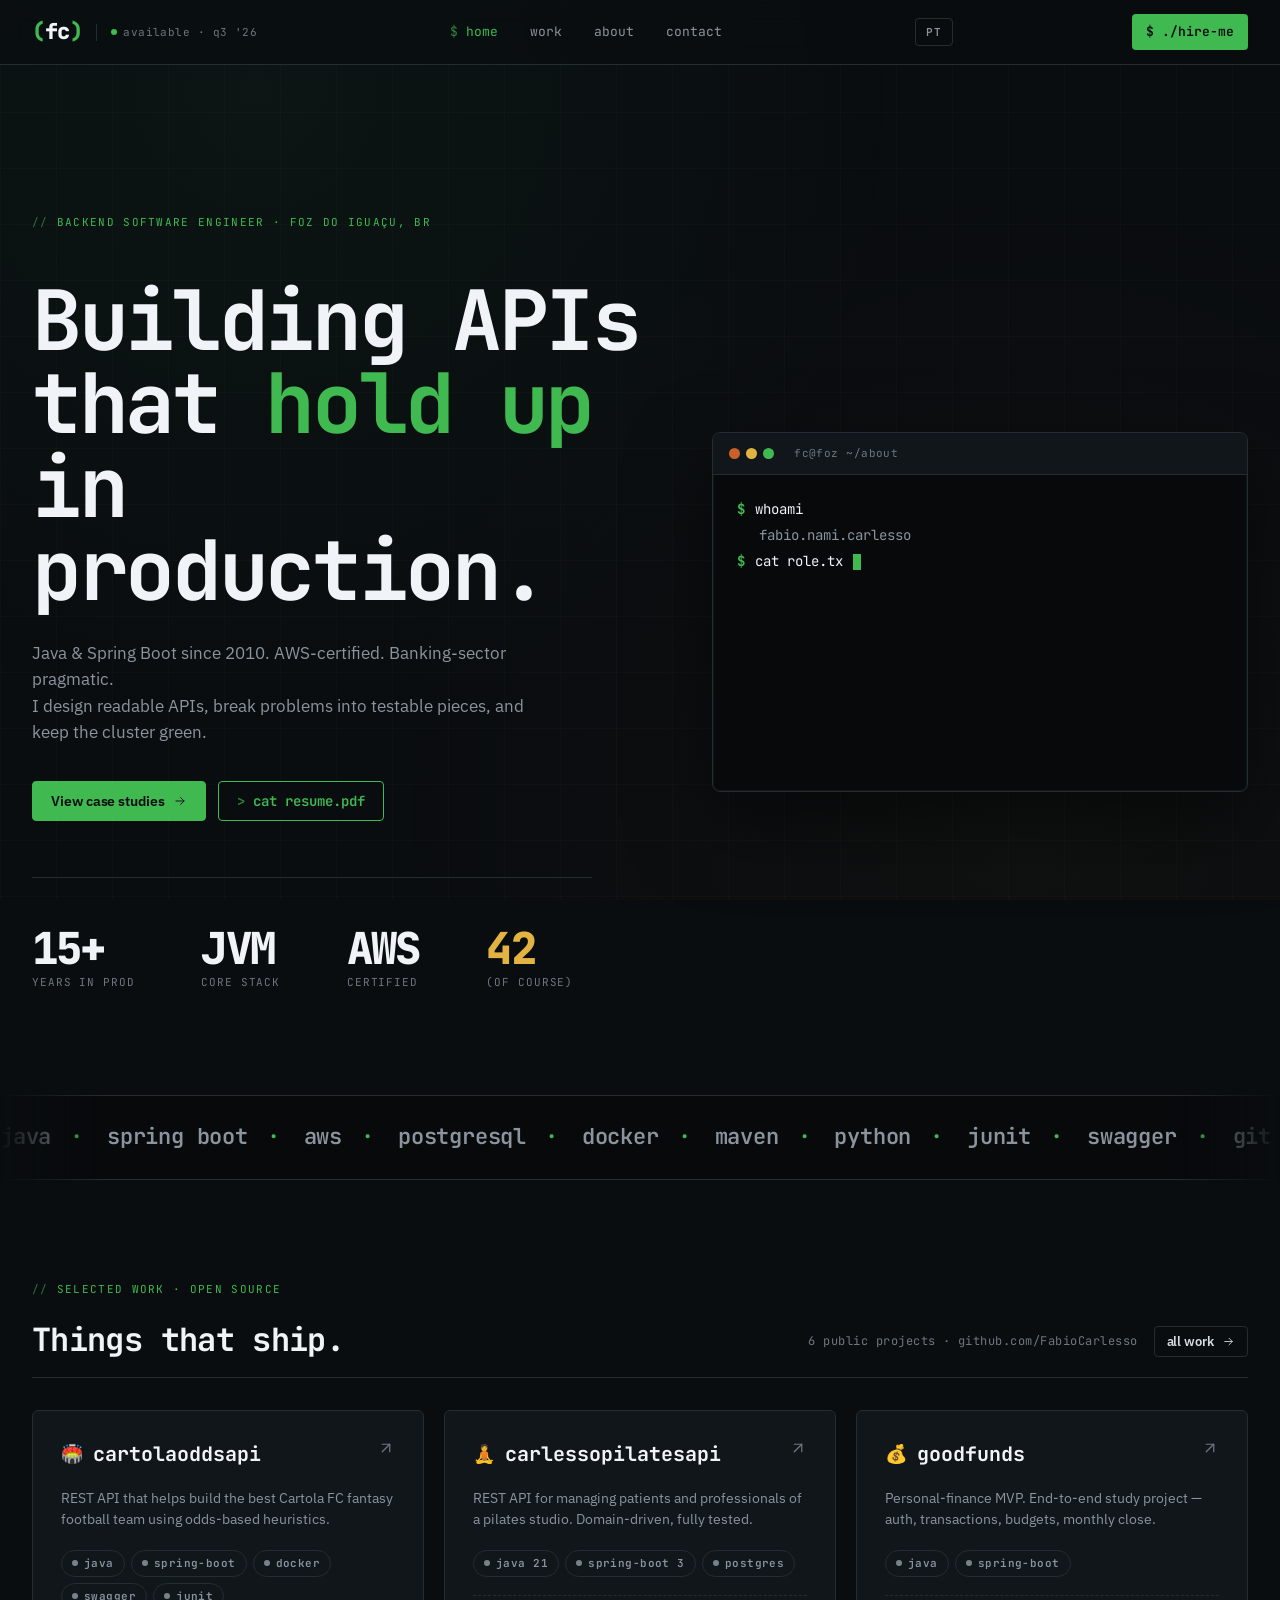
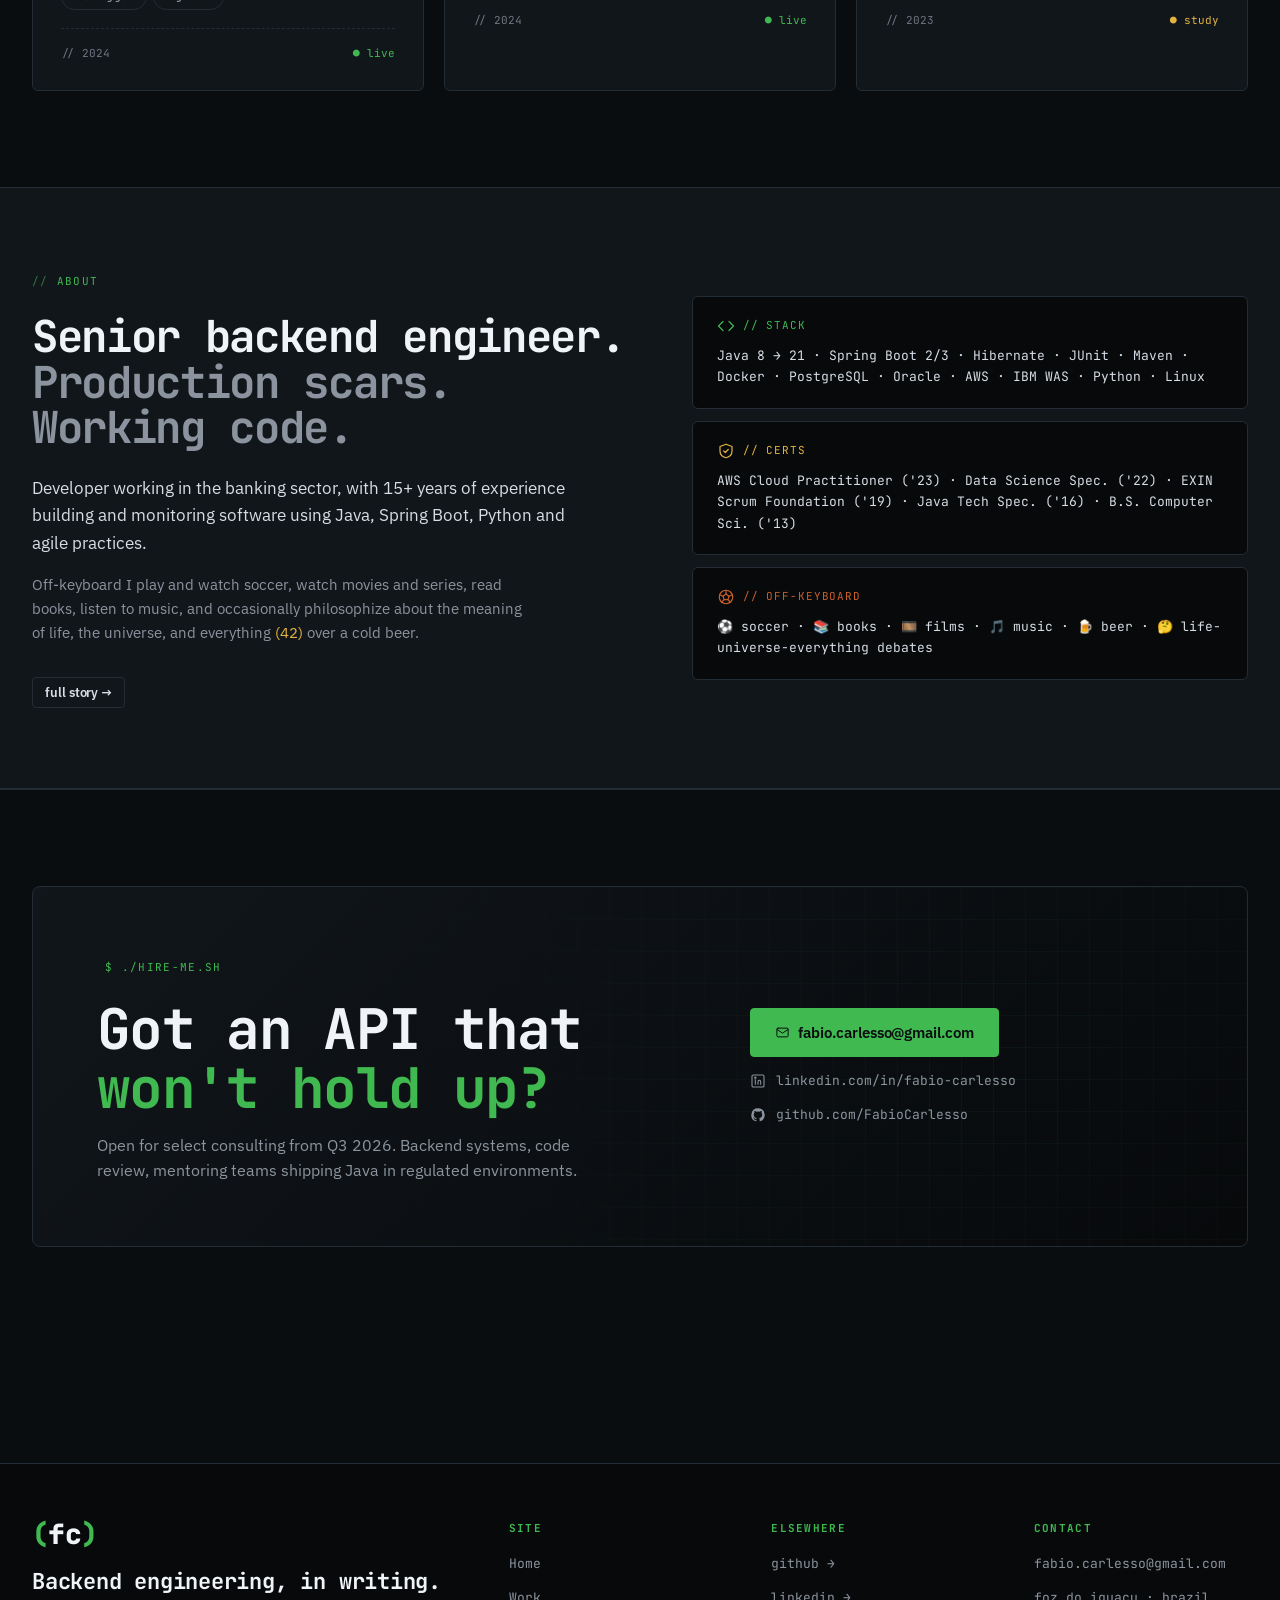
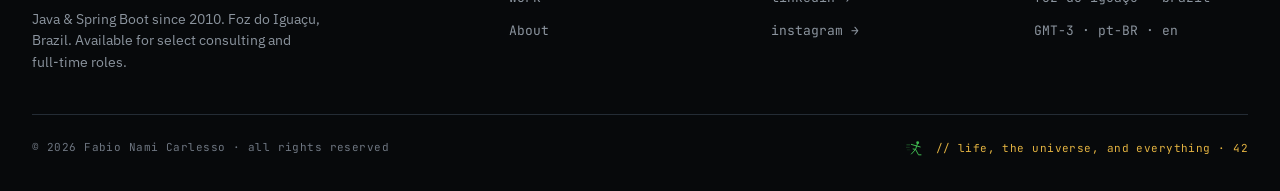
==== index.html @ 84242313 "feat: add PT/EN language toggle with full site translation Implements bilingual support (English def" ====
<!DOCTYPE html>
<html lang="en">
<head>
    <meta charset="UTF-8">
    <meta name="viewport" content="width=device-width, initial-scale=1.0">
    <title>Fabio Carlesso · Backend Engineer</title>
    <meta name="description" content="Building APIs that hold up in production. Java · Spring Boot · AWS · 15+ years.">
    <meta name="author" content="Fabio Carlesso">
    <meta name="keywords" content="Fabio Carlesso, Backend Engineer, Java, Spring Boot, AWS, API">
    <meta name="theme-color" content="#0A0D10">

    <meta property="og:title" content="Fabio Carlesso · Backend Engineer">
    <meta property="og:description" content="Building APIs that hold up in production. Java · Spring Boot · AWS · 15+ years.">
    <meta property="og:image" content="https://fabiocarlesso.com/assets/og-image.png">
    <meta property="og:url" content="https://fabiocarlesso.com/">
    <meta property="og:type" content="website">
    <meta name="twitter:card" content="summary_large_image">
    <meta name="twitter:creator" content="@fabio_carlesso">

    <link rel="icon" type="image/svg+xml" href="assets/favicon.svg">
    <link rel="icon" type="image/x-icon" href="assets/favicon.ico">
    <link rel="apple-touch-icon" sizes="180x180" href="assets/apple-touch-icon.png">
    <link rel="icon" sizes="192x192" href="assets/favicon-192.png">
    <link rel="icon" sizes="512x512" href="assets/favicon-512.png">

    <link rel="preconnect" href="https://fonts.googleapis.com">
    <link rel="preconnect" href="https://fonts.gstatic.com" crossorigin>
    <link href="https://fonts.googleapis.com/css2?family=IBM+Plex+Sans:wght@300;400;500;600;700&family=IBM+Plex+Serif:ital,wght@0,400;1,400&family=JetBrains+Mono:wght@400;500;600;700;800&display=swap" rel="stylesheet">

    <link rel="stylesheet" href="css/tokens.css">
    <link rel="stylesheet" href="css/style.css">
    <script src="js/site.js" defer></script>
</head>
<body>
    <div class="site">
        <header class="topbar">
            <div class="topbar-inner">
                <a class="topbar-brand" href="index.html" aria-label="fc() — Fabio Carlesso, home">
                    <span class="logo-fc"><span class="paren">(</span>fc<span class="paren">)</span></span>
                    <span class="topbar-status"><span class="pulse"></span><span data-i18n="topbar.status">available · q3 '26</span></span>
                </a>
                <button class="nav-toggle" aria-expanded="false" aria-controls="primary-nav">menu</button>
                <nav class="topbar-nav" id="primary-nav" aria-label="Primary">
                    <a class="active" href="index.html" data-i18n="nav.home">home</a>
                    <a href="work.html" data-i18n="nav.work">work</a>
                    <a href="about.html" data-i18n="nav.about">about</a>
                    <!-- writing: hidden until first post — <a href="writing.html">writing</a> -->
                    <a href="contact.html" data-i18n="nav.contact">contact</a>
                </nav>
                <button class="lang-toggle" id="lang-toggle" aria-label="Toggle language">PT</button>
                <a class="topbar-cta" href="contact.html">$ ./hire-me</a>
            </div>
        </header>

        <main class="page page-home">
            <!-- HERO -->
            <section class="hero">
                <div class="container">
                    <div class="hero-grid">
                        <div class="hero-left">
                            <div class="kicker" data-i18n="home.kicker">Backend Software Engineer · Foz do Iguaçu, BR</div>
                            <h1 class="hero-h1" data-i18n="home.hero.h1">Building APIs<br>that <span class="green">hold up</span><br>in production.</h1>
                            <p class="hero-lede" data-i18n="home.hero.lede">Java &amp; Spring Boot since 2010. AWS-certified. Banking-sector pragmatic.<br>I design readable APIs, break problems into testable pieces, and keep the cluster green.</p>
                            <div class="hero-cta">
                                <a class="btn btn-primary" href="work.html"><span data-i18n="home.hero.cta.primary">View case studies</span>
                                    <svg viewBox="0 0 24 24" fill="none" stroke="currentColor" stroke-width="1.6" stroke-linecap="round" stroke-linejoin="round"><line x1="5" y1="12" x2="19" y2="12"/><polyline points="13 6 19 12 13 18"/></svg>
                                </a>
                                <a class="btn btn-terminal btn-mono" href="contact.html">cat resume.pdf</a>
                            </div>
                            <div class="hero-stats">
                                <div class="statb"><div class="statb-num">15+</div><div class="statb-lab" data-i18n="home.hero.stat.years">years in prod</div></div>
                                <div class="statb"><div class="statb-num">JVM</div><div class="statb-lab" data-i18n="home.hero.stat.stack">core stack</div></div>
                                <div class="statb"><div class="statb-num">AWS</div><div class="statb-lab" data-i18n="home.hero.stat.cert">certified</div></div>
                                <div class="statb"><div class="statb-num amber">42</div><div class="statb-lab">(of course)</div></div>
                            </div>
                        </div>
                        <div class="hero-right">
                            <div class="term-card">
                                <div class="term-card-bar">
                                    <span class="dot dot-r"></span><span class="dot dot-y"></span><span class="dot dot-g"></span>
                                    <span class="term-title">fc@foz ~/about</span>
                                </div>
                                <div class="term-card-body" data-terminal-body></div>
                            </div>
                        </div>
                    </div>
                </div>
            </section>

            <!-- TECH MARQUEE -->
            <div class="marq" aria-hidden="true">
                <div class="marq-track">
                    <span class="marq-item">java</span><span class="marq-item">spring boot</span><span class="marq-item">aws</span><span class="marq-item">postgresql</span><span class="marq-item">docker</span><span class="marq-item">maven</span><span class="marq-item">python</span><span class="marq-item">junit</span><span class="marq-item">swagger</span><span class="marq-item">git</span><span class="marq-item">linux</span><span class="marq-item">intellij</span><span class="marq-item">kafka</span><span class="marq-item">redis</span><span class="marq-item">oracle</span><span class="marq-item">ibm was</span>
                    <span class="marq-item">java</span><span class="marq-item">spring boot</span><span class="marq-item">aws</span><span class="marq-item">postgresql</span><span class="marq-item">docker</span><span class="marq-item">maven</span><span class="marq-item">python</span><span class="marq-item">junit</span><span class="marq-item">swagger</span><span class="marq-item">git</span><span class="marq-item">linux</span><span class="marq-item">intellij</span><span class="marq-item">kafka</span><span class="marq-item">redis</span><span class="marq-item">oracle</span><span class="marq-item">ibm was</span>
                </div>
            </div>

            <!-- FEATURED WORK -->
            <section class="section-pad">
                <div class="container">
                    <div class="kicker" data-i18n="home.work.kicker">selected work · open source</div>
                    <div class="section-head">
                        <h2 data-i18n="home.work.h2">Things that ship.</h2>
                        <div class="row" style="gap:16px">
                            <span class="sub" data-i18n="home.work.sub">6 public projects · github.com/FabioCarlesso</span>
                            <a class="btn btn-ghost btn-sm" href="work.html"><span data-i18n="home.work.all">all work</span>
                                <svg viewBox="0 0 24 24" fill="none" stroke="currentColor" stroke-width="1.6" stroke-linecap="round" stroke-linejoin="round"><line x1="5" y1="12" x2="19" y2="12"/><polyline points="13 6 19 12 13 18"/></svg>
                            </a>
                        </div>
                    </div>
                    <div class="proj-grid">
                        <a class="proj" href="https://github.com/FabioCarlesso/cartolaoddsapi" target="_blank" rel="noreferrer">
                            <div class="proj-head">
                                <div class="proj-name"><span class="glyph">🏟️</span>cartolaoddsapi</div>
                                <span class="proj-arrow"><svg viewBox="0 0 24 24" fill="none" stroke="currentColor" stroke-width="1.6" stroke-linecap="round" stroke-linejoin="round" width="18" height="18"><line x1="7" y1="17" x2="17" y2="7"/><polyline points="7 7 17 7 17 17"/></svg></span>
                            </div>
                            <p class="proj-desc" data-i18n="proj.cartolaoddsapi">REST API that helps build the best Cartola FC fantasy football team using odds-based heuristics.</p>
                            <div class="proj-tags"><span class="bd bd-neutral">java</span><span class="bd bd-neutral">spring-boot</span><span class="bd bd-neutral">docker</span><span class="bd bd-neutral">swagger</span><span class="bd bd-neutral">junit</span></div>
                            <div class="proj-meta-row"><span>// 2024</span><span class="proj-status live" data-i18n="proj.status.live">● live</span></div>
                        </a>
                        <a class="proj" href="https://github.com/FabioCarlesso/carlessopilatesapi" target="_blank" rel="noreferrer">
                            <div class="proj-head">
                                <div class="proj-name"><span class="glyph">🧘</span>carlessopilatesapi</div>
                                <span class="proj-arrow"><svg viewBox="0 0 24 24" fill="none" stroke="currentColor" stroke-width="1.6" stroke-linecap="round" stroke-linejoin="round" width="18" height="18"><line x1="7" y1="17" x2="17" y2="7"/><polyline points="7 7 17 7 17 17"/></svg></span>
                            </div>
                            <p class="proj-desc" data-i18n="proj.carlessopilatesapi">REST API for managing patients and professionals of a pilates studio. Domain-driven, fully tested.</p>
                            <div class="proj-tags"><span class="bd bd-neutral">java 21</span><span class="bd bd-neutral">spring-boot 3</span><span class="bd bd-neutral">postgres</span></div>
                            <div class="proj-meta-row"><span>// 2024</span><span class="proj-status live" data-i18n="proj.status.live">● live</span></div>
                        </a>
                        <a class="proj" href="https://github.com/FabioCarlesso/goodfunds" target="_blank" rel="noreferrer">
                            <div class="proj-head">
                                <div class="proj-name"><span class="glyph">💰</span>goodfunds</div>
                                <span class="proj-arrow"><svg viewBox="0 0 24 24" fill="none" stroke="currentColor" stroke-width="1.6" stroke-linecap="round" stroke-linejoin="round" width="18" height="18"><line x1="7" y1="17" x2="17" y2="7"/><polyline points="7 7 17 7 17 17"/></svg></span>
                            </div>
                            <p class="proj-desc" data-i18n="proj.goodfunds">Personal-finance MVP. End-to-end study project — auth, transactions, budgets, monthly close.</p>
                            <div class="proj-tags"><span class="bd bd-neutral">java</span><span class="bd bd-neutral">spring-boot</span></div>
                            <div class="proj-meta-row"><span>// 2023</span><span class="proj-status study" data-i18n="proj.status.study">● study</span></div>
                        </a>
                    </div>
                </div>
            </section>

            <!-- ABOUT PREVIEW -->
            <section class="about-preview">
                <div class="container">
                    <div class="about-grid">
                        <div>
                            <div class="kicker" data-i18n="home.about.kicker">about</div>
                            <h2 class="h-display" style="font-size:44px;margin-bottom:24px" data-i18n="home.about.h2">Senior backend engineer.<br><span class="muted">Production scars. Working code.</span></h2>
                            <p class="lede" data-i18n="home.about.lede">Developer working in the banking sector, with 15+ years of experience building and monitoring software using Java, Spring Boot, Python and agile practices.</p>
                            <p class="sub" data-i18n="home.about.sub">Off-keyboard I play and watch soccer, watch movies and series, read books, listen to music, and occasionally philosophize about the meaning of life, the universe, and everything <span class="amber">(42)</span> over a cold beer.</p>
                            <a class="btn btn-ghost btn-sm" href="about.html" data-i18n="home.about.link">full story →</a>
                        </div>
                        <div class="about-card-stack">
                            <div class="ac">
                                <div class="ac-h green"><svg viewBox="0 0 24 24" fill="none" stroke="currentColor" stroke-width="1.6" stroke-linecap="round" stroke-linejoin="round" width="18" height="18"><polyline points="8 6 2 12 8 18"/><polyline points="16 6 22 12 16 18"/></svg><span class="mono green">// STACK</span></div>
                                <div class="ac-body">Java 8 → 21 · Spring Boot 2/3 · Hibernate · JUnit · Maven · Docker · PostgreSQL · Oracle · AWS · IBM WAS · Python · Linux</div>
                            </div>
                            <div class="ac">
                                <div class="ac-h amber"><svg viewBox="0 0 24 24" fill="none" stroke="currentColor" stroke-width="1.6" stroke-linecap="round" stroke-linejoin="round" width="18" height="18"><path d="M12 3l8 3v6c0 5-3.5 8-8 9-4.5-1-8-4-8-9V6z"/><polyline points="9 12 11 14 15 10"/></svg><span class="mono amber">// CERTS</span></div>
                                <div class="ac-body">AWS Cloud Practitioner ('23) · Data Science Spec. ('22) · EXIN Scrum Foundation ('19) · Java Tech Spec. ('16) · B.S. Computer Sci. ('13)</div>
                            </div>
                            <div class="ac">
                                <div class="ac-h" style="color:var(--fc-rust)"><svg viewBox="0 0 24 24" fill="none" stroke="currentColor" stroke-width="1.6" stroke-linecap="round" stroke-linejoin="round" width="18" height="18"><circle cx="12" cy="12" r="9"/><polygon points="12 8 16 11 14.5 15.5 9.5 15.5 8 11"/><line x1="12" y1="3" x2="12" y2="8"/><line x1="3.5" y1="9" x2="8" y2="11"/><line x1="20.5" y1="9" x2="16" y2="11"/><line x1="6" y1="19" x2="9.5" y2="15.5"/><line x1="18" y1="19" x2="14.5" y2="15.5"/></svg><span class="mono" style="color:var(--fc-rust)">// OFF-KEYBOARD</span></div>
                                <div class="ac-body">⚽ soccer · 📚 books · 🎞️ films · 🎵 music · 🍺 beer · 🤔 life-universe-everything debates</div>
                            </div>
                        </div>
                    </div>
                </div>
            </section>

            <!-- RECENT WRITING — hidden until first post; uncomment the block below to re-enable -->
            <!--
            <section class="section-pad">
                <div class="container">
                    <div class="kicker">recent writing</div>
                    <div class="section-head">
                        <h2>Notes from production.</h2>
                        <div class="row" style="gap:16px">
                            <span class="sub">dev notes · debug logs · the occasional rant</span>
                            <a class="btn btn-ghost btn-sm" href="writing.html">archive
                                <svg viewBox="0 0 24 24" fill="none" stroke="currentColor" stroke-width="1.6" stroke-linecap="round" stroke-linejoin="round"><line x1="5" y1="12" x2="19" y2="12"/><polyline points="13 6 19 12 13 18"/></svg>
                            </a>
                        </div>
                    </div>
                    <div class="post-grid">
                        <a class="post-card" href="writing.html">
                            <div class="post-meta"><span>May 14, 2026</span><span>·</span><span>4 min</span><span style="margin-left:auto;color:var(--fc-green)">#debugging</span></div>
                            <h3>The YAML didn't lie</h3>
                            <p>4 hours of Spring Boot debugging, one semicolon, three lessons.</p>
                            <div class="post-foot">read →</div>
                        </a>
                        <a class="post-card" href="writing.html">
                            <div class="post-meta"><span>April 28, 2026</span><span>·</span><span>6 min</span><span style="margin-left:auto;color:var(--fc-green)">#java</span></div>
                            <h3>Why I still reach for Spring Boot in 2026</h3>
                            <p>After 15 years of churn, the boring choice keeps shipping.</p>
                            <div class="post-foot">read →</div>
                        </a>
                        <a class="post-card" href="writing.html">
                            <div class="post-meta"><span>April 10, 2026</span><span>·</span><span>8 min</span><span style="margin-left:auto;color:var(--fc-green)">#career</span></div>
                            <h3>Banking-sector pragmatic</h3>
                            <p>What 6 years inside a regulated environment taught me about boring software.</p>
                            <div class="post-foot">read →</div>
                        </a>
                    </div>
                </div>
            </section>
            -->

            <!-- CONTACT CTA -->
            <section class="section-pad section-pad--bordered">
                <div class="container">
                    <div class="cta-card">
                        <div class="cta-grid-bg"></div>
                        <div class="cta-inner">
                            <div>
                                <div class="kicker kicker--bare">$ ./hire-me.sh</div>
                                <h2 class="h-display" style="font-size:56px" data-i18n="home.cta.h2">Got an API that<br><span class="green">won't hold up?</span></h2>
                                <p class="lede" data-i18n="home.cta.lede">Open for select consulting from Q3 2026. Backend systems, code review, mentoring teams shipping Java in regulated environments.</p>
                            </div>
                            <div class="cta-actions">
                                <a class="btn btn-primary btn-lg" href="contact.html">
                                    <svg viewBox="0 0 24 24" fill="none" stroke="currentColor" stroke-width="1.6" stroke-linecap="round" stroke-linejoin="round"><rect x="3" y="5" width="18" height="14" rx="2"/><polyline points="3 7 12 13 21 7"/></svg>
                                    fabio.carlesso@gmail.com
                                </a>
                                <a class="cta-link" href="https://www.linkedin.com/in/fabio-carlesso/" target="_blank" rel="noreferrer">
                                    <svg viewBox="0 0 24 24" fill="none" stroke="currentColor" stroke-width="1.6" stroke-linecap="round" stroke-linejoin="round"><rect x="3" y="3" width="18" height="18" rx="2"/><line x1="8" y1="10" x2="8" y2="17"/><circle cx="8" cy="7" r="1"/><path d="M12 17v-4a2 2 0 0 1 4 0v4M12 13v4"/></svg>
                                    linkedin.com/in/fabio-carlesso
                                </a>
                                <a class="cta-link" href="https://github.com/FabioCarlesso" target="_blank" rel="noreferrer">
                                    <svg viewBox="0 0 24 24" fill="currentColor" stroke="none"><path d="M12 2a10 10 0 0 0-3.16 19.49c.5.09.68-.22.68-.48v-1.7c-2.78.6-3.37-1.34-3.37-1.34-.45-1.16-1.11-1.46-1.11-1.46-.91-.62.07-.6.07-.6 1 .07 1.53 1.04 1.53 1.04.9 1.52 2.34 1.08 2.91.83.09-.65.35-1.08.63-1.33-2.22-.25-4.55-1.11-4.55-4.94 0-1.1.39-1.99 1.03-2.69-.1-.25-.45-1.27.1-2.65 0 0 .84-.27 2.75 1.02a9.6 9.6 0 0 1 5 0c1.9-1.29 2.75-1.02 2.75-1.02.55 1.38.2 2.4.1 2.65.64.7 1.03 1.59 1.03 2.69 0 3.84-2.34 4.69-4.57 4.94.36.31.68.92.68 1.85V21c0 .27.18.58.69.48A10 10 0 0 0 12 2z"/></svg>
                                    github.com/FabioCarlesso
                                </a>
                            </div>
                        </div>
                    </div>
                </div>
            </section>
        </main>

        <footer class="footer">
            <div class="footer-inner">
                <div class="footer-grid">
                    <div class="footer-brand">
                        <span class="logo-fc"><span class="paren">(</span>fc<span class="paren">)</span></span>
                        <h3 data-i18n="footer.brand.h3">Backend engineering, in writing.</h3>
                        <p data-i18n="footer.brand.p">Java &amp; Spring Boot since 2010. Foz do Iguaçu, Brazil. Available for select consulting and full-time roles.</p>
                    </div>
                    <div class="footer-col">
                        <h4 data-i18n="footer.site">Site</h4>
                        <ul>
                            <li><a href="index.html" data-i18n="footer.nav.home">Home</a></li>
                            <li><a href="work.html" data-i18n="footer.nav.work">Work</a></li>
                            <li><a href="about.html" data-i18n="footer.nav.about">About</a></li>
                            <!-- writing: hidden until first post — <li><a href="writing.html">Writing</a></li> -->
                        </ul>
                    </div>
                    <div class="footer-col">
                        <h4 data-i18n="footer.elsewhere">Elsewhere</h4>
                        <ul>
                            <li><a href="https://github.com/FabioCarlesso" target="_blank" rel="noreferrer">github →</a></li>
                            <li><a href="https://www.linkedin.com/in/fabio-carlesso/" target="_blank" rel="noreferrer">linkedin →</a></li>
                            <li><a href="https://www.instagram.com/fabio.carlesso/" target="_blank" rel="noreferrer">instagram →</a></li>
                        </ul>
                    </div>
                    <div class="footer-col">
                        <h4 data-i18n="footer.contact.label">Contact</h4>
                        <ul>
                            <li><a href="mailto:fabio.carlesso@gmail.com">fabio.carlesso@gmail.com</a></li>
                            <li><a>foz do iguaçu · brazil</a></li>
                            <li><a>GMT-3 · pt-BR · en</a></li>
                        </ul>
                    </div>
                </div>
                <div class="footer-bottom">
                    <div data-i18n="footer.copyright">© 2026 Fabio Nami Carlesso · all rights reserved</div>
                    <div class="easter">
                        <svg viewBox="0 0 48 48" width="20" height="20" aria-hidden="true"><circle cx="28" cy="9" r="3.5" fill="var(--fc-green)"/><path d="M27 13 L23 25 L17 24" stroke="var(--fc-green)" stroke-width="2.4" fill="none" stroke-linecap="round"/><path d="M23 16 L34 19" stroke="var(--fc-green)" stroke-width="2.4" fill="none" stroke-linecap="round"/><path d="M23 16 L13 13" stroke="var(--fc-green)" stroke-width="2.4" fill="none" stroke-linecap="round"/><path d="M23 25 L30 38 L36 38" stroke="var(--fc-green)" stroke-width="2.4" fill="none" stroke-linecap="round"/><path d="M23 25 L13 36" stroke="var(--fc-green)" stroke-width="2.4" fill="none" stroke-linecap="round"/><line x1="2" y1="14" x2="9" y2="14" stroke="var(--fc-green)" stroke-width="1.6" stroke-linecap="round" opacity="0.6"/><line x1="0" y1="20" x2="8" y2="20" stroke="var(--fc-green)" stroke-width="1.6" stroke-linecap="round" opacity="0.4"/><line x1="3" y1="26" x2="9" y2="26" stroke="var(--fc-green)" stroke-width="1.6" stroke-linecap="round" opacity="0.25"/></svg>
                        <span>// life, the universe, and everything · 42</span>
                    </div>
                </div>
            </div>
        </footer>
    </div>
</body>
</html>
---- css/tokens.css ----
/* ============================================================
   FABIO CARLESSO — DESIGN TOKENS v1.0
   Dark-first sistema técnico com personalidade
   ============================================================ */

:root {
  /* —— Core palette ——————————————————————————————— */
  --fc-ink:        #0a0d10;   /* obsidian — backgrounds primários */
  --fc-ink-2:      #11161b;   /* surface elevation 1 */
  --fc-ink-3:      #1a2128;   /* surface elevation 2 */
  --fc-ink-4:      #242c35;   /* borders / dividers em dark */

  --fc-paper:      #f5f1ea;   /* off-white quente — light surfaces */
  --fc-paper-2:    #ebe6dc;   /* paper elevation */
  --fc-paper-3:    #ddd5c6;   /* borders em light */

  --fc-bone:       #fafaf7;   /* near-white para máximo contraste */

  /* —— Accents ——————————————————————————————————— */
  --fc-green:      #3fb950;   /* terminal green — accent primário */
  --fc-green-soft: #2ea043;
  --fc-green-glow: rgba(63, 185, 80, 0.18);

  --fc-amber:      #e3b341;   /* 42 / easter eggs / highlights */
  --fc-amber-soft: #d29922;

  --fc-rust:       #c8602a;   /* secundário quente raro */
  --fc-rust-soft:  #a04d20;

  /* —— Text ————————————————————————————————————— */
  --fc-text-hi:    #f0f3f7;
  --fc-text:       #d6dde4;
  --fc-text-mid:   #8b949e;
  --fc-text-low:   #6e7681;
  --fc-text-faint: #484f58;

  /* Light context */
  --fc-text-ink-hi:  #0a0d10;
  --fc-text-ink:     #2a3038;
  --fc-text-ink-mid: #5a6470;
  --fc-text-ink-low: #8a929c;

  /* —— Type ————————————————————————————————————— */
  --fc-font-display: "JetBrains Mono", ui-monospace, monospace;
  --fc-font-mono:    "JetBrains Mono", ui-monospace, monospace;
  --fc-font-body:    "IBM Plex Sans", system-ui, sans-serif;
  --fc-font-serif:   "IBM Plex Serif", Georgia, serif;

  /* —— Scale ————————————————————————————————————— */
  --fc-size-xs:   12px;
  --fc-size-sm:   13px;
  --fc-size-base: 15px;
  --fc-size-md:   17px;
  --fc-size-lg:   20px;
  --fc-size-xl:   28px;
  --fc-size-2xl:  40px;
  --fc-size-3xl:  60px;
  --fc-size-4xl:  92px;
  --fc-size-5xl:  140px;

  /* —— Spacing ————————————————————————————————— */
  --fc-s-1: 4px;
  --fc-s-2: 8px;
  --fc-s-3: 12px;
  --fc-s-4: 16px;
  --fc-s-5: 24px;
  --fc-s-6: 32px;
  --fc-s-7: 48px;
  --fc-s-8: 64px;
  --fc-s-9: 96px;
  --fc-s-10: 128px;

  /* —— Radii ————————————————————————————————————— */
  --fc-r-0: 0;
  --fc-r-1: 2px;
  --fc-r-2: 4px;
  --fc-r-3: 6px;
  --fc-r-4: 8px;
  --fc-r-pill: 999px;

  /* —— Borders ————————————————————————————————— */
  --fc-border-dark:  1px solid var(--fc-ink-4);
  --fc-border-light: 1px solid var(--fc-paper-3);

  /* —— Grid ————————————————————————————————————— */
  --fc-container: 1280px;
  --fc-gutter: 32px;
}
---- css/style.css ----
/* ============================================================
   FABIO CARLESSO — (fc) design system · site styles
   Ported from handoff/design-references to static multi-page HTML.
   Tokens are the contract — every value below is var(--fc-*).
   ============================================================ */

/* —— Reset ————————————————————————————————————————— */
* { box-sizing: border-box; margin: 0; padding: 0; }

html, body {
  background: var(--fc-ink);
  color: var(--fc-text);
  font-family: var(--fc-font-body);
  font-size: var(--fc-size-base);
  line-height: 1.55;
  -webkit-font-smoothing: antialiased;
  scroll-behavior: smooth;
}

::selection { background: var(--fc-green); color: var(--fc-ink); }

a { color: inherit; text-decoration: none; cursor: pointer; }

img { max-width: 100%; display: block; }

button { font-family: inherit; }

:focus-visible {
  outline: 2px solid var(--fc-green);
  outline-offset: 2px;
  border-radius: var(--fc-r-1);
}

/* —— Background — subtle grid + glow ——————————————— */
body::before {
  content: "";
  position: fixed;
  inset: 0;
  background-image:
    linear-gradient(rgba(255, 255, 255, 0.018) 1px, transparent 1px),
    linear-gradient(90deg, rgba(255, 255, 255, 0.018) 1px, transparent 1px);
  background-size: 56px 56px;
  pointer-events: none;
  z-index: 0;
}
body::after {
  content: "";
  position: fixed;
  inset: 0;
  background:
    radial-gradient(circle at 20% 10%, rgba(63, 185, 80, 0.05), transparent 50%),
    radial-gradient(circle at 80% 90%, rgba(227, 179, 65, 0.03), transparent 50%);
  pointer-events: none;
  z-index: 0;
}

/* —— Layout shell —————————————————————————————————— */
.site {
  position: relative;
  z-index: 1;
  min-height: 100vh;
  display: flex;
  flex-direction: column;
}

.container {
  max-width: var(--fc-container);
  margin: 0 auto;
  padding: 0 var(--fc-gutter);
  width: 100%;
}
.container--tight { max-width: 980px; }

.page {
  animation: fadeUp 0.4s ease-out;
  padding: 80px 0 120px;
}
@keyframes fadeUp {
  from { opacity: 0; transform: translateY(12px); }
  to   { opacity: 1; transform: translateY(0); }
}

/* —— Brand mark: (fc) ——————————————————————————————— */
.logo-fc {
  font-family: var(--fc-font-mono);
  font-weight: 800;
  letter-spacing: -0.02em;
  color: var(--fc-text-hi);
  line-height: 1;
  white-space: nowrap;
}
.logo-fc .paren { color: var(--fc-green); }

/* —— Generic utilities ————————————————————————————— */
.mono  { font-family: var(--fc-font-mono); }
.green { color: var(--fc-green); }
.amber { color: var(--fc-amber); }
.muted { color: var(--fc-text-mid); }
.faint { color: var(--fc-text-low); }
.row { display: flex; align-items: center; gap: 12px; }
.col { display: flex; flex-direction: column; }
.visually-hidden {
  position: absolute; width: 1px; height: 1px;
  padding: 0; margin: -1px; overflow: hidden;
  clip: rect(0, 0, 0, 0); white-space: nowrap; border: 0;
}

/* —— Common section bits ——————————————————————————— */
.kicker {
  display: inline-flex;
  align-items: center;
  gap: 8px;
  font-family: var(--fc-font-mono);
  font-size: 11px;
  letter-spacing: 0.12em;
  text-transform: uppercase;
  color: var(--fc-green);
  margin-bottom: 24px;
}
.kicker::before { content: "//"; opacity: 0.6; }
.kicker--bare::before { content: ""; }

.section-head {
  display: flex;
  justify-content: space-between;
  align-items: flex-end;
  margin-bottom: 32px;
  padding-bottom: 20px;
  border-bottom: 1px solid var(--fc-ink-4);
  gap: 24px;
}
.section-head h2 {
  font-family: var(--fc-font-mono);
  font-size: 32px;
  font-weight: 700;
  color: var(--fc-text-hi);
  letter-spacing: -0.02em;
  line-height: 1.1;
}
.section-head .sub {
  font-family: var(--fc-font-mono);
  font-size: 12px;
  color: var(--fc-text-low);
  letter-spacing: 0.04em;
}

.h-display {
  font-family: var(--fc-font-mono);
  font-weight: 700;
  letter-spacing: -0.03em;
  line-height: 1.04;
  color: var(--fc-text-hi);
}

/* ============================================================
   TOP BAR
   ============================================================ */
.topbar {
  position: sticky;
  top: 0;
  z-index: 50;
  backdrop-filter: blur(12px);
  -webkit-backdrop-filter: blur(12px);
  background: rgba(10, 13, 16, 0.78);
  border-bottom: 1px solid var(--fc-ink-4);
}
.topbar-inner {
  max-width: var(--fc-container);
  margin: 0 auto;
  padding: 14px var(--fc-gutter);
  display: flex;
  align-items: center;
  justify-content: space-between;
  gap: 32px;
}
.topbar-brand {
  display: flex;
  align-items: center;
  gap: 14px;
}
.topbar-brand .logo-fc { font-size: 22px; }
.topbar-status {
  font-family: var(--fc-font-mono);
  font-size: 11px;
  color: var(--fc-text-low);
  letter-spacing: 0.04em;
  padding-left: 14px;
  border-left: 1px solid var(--fc-ink-4);
  display: flex;
  align-items: center;
  gap: 6px;
}
.pulse {
  width: 6px; height: 6px;
  border-radius: var(--fc-r-pill);
  background: var(--fc-green);
  box-shadow: 0 0 0 0 rgba(63, 185, 80, 0.6);
  animation: pulse 2.2s ease-out infinite;
}
@keyframes pulse {
  0%   { box-shadow: 0 0 0 0 rgba(63, 185, 80, 0.6); }
  60%  { box-shadow: 0 0 0 10px rgba(63, 185, 80, 0); }
  100% { box-shadow: 0 0 0 0 rgba(63, 185, 80, 0); }
}
.topbar-nav { display: flex; gap: 4px; align-items: center; }
.topbar-nav a {
  font-family: var(--fc-font-mono);
  font-size: 13px;
  color: var(--fc-text-mid);
  padding: 8px 14px;
  border-radius: var(--fc-r-2);
  transition: all 0.15s ease;
}
.topbar-nav a:hover { color: var(--fc-text-hi); background: var(--fc-ink-3); }
.topbar-nav a.active { color: var(--fc-green); }
.topbar-nav a.active::before { content: "$ "; opacity: 0.7; }
.topbar-cta {
  font-family: var(--fc-font-mono);
  font-size: 13px;
  font-weight: 600;
  color: var(--fc-ink);
  background: var(--fc-green);
  padding: 8px 14px;
  border-radius: var(--fc-r-2);
  cursor: pointer;
  transition: background 0.15s ease;
  border: none;
}
.topbar-cta:hover { background: var(--fc-green-soft); }
.nav-toggle { display: none; }

/* —— Language toggle ——————————————————————————————— */
.lang-toggle {
  background: transparent;
  border: 1px solid var(--fc-ink-4);
  border-radius: var(--fc-r-2);
  color: var(--fc-text-mid);
  font-family: var(--fc-font-mono);
  font-size: 11px;
  font-weight: 600;
  letter-spacing: 0.08em;
  padding: 6px 10px;
  cursor: pointer;
  transition: color 0.15s ease, border-color 0.15s ease;
  white-space: nowrap;
  flex-shrink: 0;
}
.lang-toggle:hover {
  color: var(--fc-green);
  border-color: var(--fc-green);
}

/* ============================================================
   FOOTER
   ============================================================ */
.footer {
  margin-top: auto;
  border-top: 1px solid var(--fc-ink-4);
  background: #07090b;
}
.footer-inner {
  max-width: var(--fc-container);
  margin: 0 auto;
  padding: 56px var(--fc-gutter) 32px;
}
.footer-grid {
  display: grid;
  grid-template-columns: 2fr 1fr 1fr 1fr;
  gap: 48px;
  padding-bottom: 40px;
  border-bottom: 1px solid var(--fc-ink-4);
}
.footer-brand .logo-fc { font-size: 28px; }
.footer-brand h3 {
  font-family: var(--fc-font-mono);
  font-size: 22px;
  font-weight: 700;
  color: var(--fc-text-hi);
  margin: 14px 0 10px;
  letter-spacing: -0.01em;
}
.footer-brand p { font-size: 14px; color: var(--fc-text-mid); max-width: 36ch; }
.footer-col h4 {
  font-family: var(--fc-font-mono);
  font-size: 11px;
  letter-spacing: 0.12em;
  text-transform: uppercase;
  color: var(--fc-green);
  margin-bottom: 14px;
}
.footer-col ul { list-style: none; display: flex; flex-direction: column; gap: 10px; }
.footer-col li a {
  font-family: var(--fc-font-mono);
  font-size: 13px;
  color: var(--fc-text-mid);
  transition: color 0.15s ease;
}
.footer-col li a:hover { color: var(--fc-green); }
.footer-bottom {
  padding-top: 24px;
  display: flex;
  justify-content: space-between;
  gap: 16px;
  flex-wrap: wrap;
  font-family: var(--fc-font-mono);
  font-size: 11px;
  color: var(--fc-text-low);
  letter-spacing: 0.04em;
}
.footer-bottom .easter { display: flex; align-items: center; gap: 10px; }
.footer-bottom .easter span { color: var(--fc-amber); }

/* ============================================================
   BUTTONS
   ============================================================ */
.btn {
  display: inline-flex;
  align-items: center;
  gap: 8px;
  font-family: var(--fc-font-body);
  font-weight: 600;
  font-size: 14px;
  line-height: 1;
  padding: 12px 18px;
  border-radius: var(--fc-r-2);
  border: 1px solid transparent;
  cursor: pointer;
  transition: all 0.15s ease;
  letter-spacing: -0.005em;
}
.btn svg { width: 1em; height: 1em; }
.btn-mono { font-family: var(--fc-font-mono); font-weight: 600; letter-spacing: 0; }
.btn-sm { padding: 8px 12px; font-size: 13px; }
.btn-lg { padding: 16px 24px; font-size: 15px; }
.btn-primary { background: var(--fc-green); color: var(--fc-ink); border-color: var(--fc-green); }
.btn-primary:hover { background: var(--fc-green-soft); }
.btn-secondary { background: var(--fc-ink-3); color: var(--fc-text-hi); border-color: var(--fc-ink-4); }
.btn-secondary:hover { background: var(--fc-ink-4); }
.btn-ghost { background: transparent; color: var(--fc-text); border-color: var(--fc-ink-4); }
.btn-ghost:hover { color: var(--fc-green); border-color: var(--fc-green); }
.btn-terminal {
  background: var(--fc-ink);
  color: var(--fc-green);
  border-color: var(--fc-green);
  font-family: var(--fc-font-mono);
  font-weight: 600;
}
.btn-terminal::before { content: "> "; opacity: 0.7; }
.btn-terminal:hover { background: var(--fc-green-glow); }
.btn-danger { background: var(--fc-rust); color: var(--fc-bone); border-color: var(--fc-rust); }

/* ============================================================
   BADGES
   ============================================================ */
.bd {
  display: inline-flex;
  align-items: center;
  gap: 6px;
  padding: 4px 10px;
  border-radius: var(--fc-r-pill);
  font-family: var(--fc-font-mono);
  font-size: 11px;
  font-weight: 600;
  letter-spacing: 0.04em;
  border: 1px solid;
}
.bd::before {
  content: "";
  width: 6px; height: 6px; border-radius: var(--fc-r-pill);
  background: currentColor;
  opacity: 0.85;
}
.bd-neutral { color: var(--fc-text-mid); border-color: var(--fc-ink-4); background: var(--fc-ink-2); }
.bd-active  { color: var(--fc-green); border-color: rgba(63, 185, 80, 0.35); background: rgba(63, 185, 80, 0.08); }
.bd-warn    { color: var(--fc-amber); border-color: rgba(227, 179, 65, 0.4); background: rgba(227, 179, 65, 0.08); }
.bd-error   { color: var(--fc-rust); border-color: rgba(200, 96, 42, 0.4); background: rgba(200, 96, 42, 0.08); }

/* ============================================================
   STAT BLOCK
   ============================================================ */
.statb { padding: 24px 0; display: flex; flex-direction: column; gap: 4px; }
.statb-num {
  font-family: var(--fc-font-mono);
  font-weight: 800;
  font-size: 44px;
  letter-spacing: -0.04em;
  line-height: 1;
  color: var(--fc-text-hi);
}
.statb-num.amber { color: var(--fc-amber); }
.statb-lab {
  font-family: var(--fc-font-mono);
  font-size: 11px;
  color: var(--fc-text-low);
  letter-spacing: 0.08em;
  text-transform: uppercase;
}

/* ============================================================
   PROJECT CARD
   ============================================================ */
.proj {
  display: block;
  padding: 28px;
  background: var(--fc-ink-2);
  border: 1px solid var(--fc-ink-4);
  border-radius: var(--fc-r-3);
  transition: all 0.2s ease;
  position: relative;
  overflow: hidden;
}
.proj:hover { border-color: var(--fc-green); transform: translateY(-2px); }
.proj:hover .proj-arrow { transform: translate(4px, -4px); color: var(--fc-green); }
.proj-head { display: flex; justify-content: space-between; align-items: flex-start; margin-bottom: 18px; }
.proj-name {
  font-family: var(--fc-font-mono);
  font-size: 20px;
  font-weight: 700;
  color: var(--fc-text-hi);
  display: flex;
  align-items: center;
  gap: 10px;
}
.proj-name .glyph { font-size: 18px; }
.proj-arrow { color: var(--fc-text-low); transition: all 0.2s ease; display: inline-flex; }
.proj-desc {
  font-size: 14px;
  color: var(--fc-text-mid);
  line-height: 1.55;
  margin-bottom: 18px;
  min-height: 44px;
}
.proj-tags { display: flex; flex-wrap: wrap; gap: 6px; }
.proj-meta-row {
  display: flex;
  justify-content: space-between;
  margin-top: 18px;
  padding-top: 16px;
  border-top: 1px dashed var(--fc-ink-4);
  font-family: var(--fc-font-mono);
  font-size: 11px;
  color: var(--fc-text-low);
}
.proj-status.live    { color: var(--fc-green); }
.proj-status.study   { color: var(--fc-amber); }
.proj-status.archived { color: var(--fc-text-low); }

/* ============================================================
   TERMINAL CARD (home hero)
   ============================================================ */
.term-card {
  background: #07090b;
  border: 1px solid var(--fc-ink-4);
  border-radius: var(--fc-r-4);
  overflow: hidden;
  font-family: var(--fc-font-mono);
  box-shadow:
    0 30px 80px rgba(0, 0, 0, 0.5),
    0 0 0 1px rgba(63, 185, 80, 0.08) inset;
  min-height: 360px;
}
.term-card-bar {
  display: flex; align-items: center; gap: 6px;
  padding: 12px 16px;
  background: var(--fc-ink-2);
  border-bottom: 1px solid var(--fc-ink-4);
}
.dot { width: 11px; height: 11px; border-radius: var(--fc-r-pill); }
.dot-r { background: var(--fc-rust); }
.dot-y { background: var(--fc-amber); }
.dot-g { background: var(--fc-green); }
.term-title { margin-left: 14px; font-size: 11px; color: var(--fc-text-low); letter-spacing: 0.04em; }
.term-card-body {
  padding: 22px 24px;
  font-size: 14px;
  line-height: 1.85;
  color: var(--fc-text);
  min-height: 300px;
}
.term-line { display: flex; align-items: center; gap: 10px; }
.prompt { color: var(--fc-green); font-weight: 700; }
.cmd { color: var(--fc-text-hi); }
.term-out { padding-left: 22px; color: var(--fc-text-mid); }
.term-out.amber { color: var(--fc-amber); }
.cursor {
  display: inline-block;
  width: 8px; height: 16px;
  vertical-align: -2px;
  background: var(--fc-green);
  animation: blink 1.1s steps(1) infinite;
}
@keyframes blink { 0%, 50% { opacity: 1; } 50.01%, 100% { opacity: 0; } }

/* ============================================================
   TECH MARQUEE
   ============================================================ */
.marq {
  overflow: hidden;
  padding: 24px 0;
  border-top: 1px solid var(--fc-ink-4);
  border-bottom: 1px solid var(--fc-ink-4);
  background: #07090b;
  -webkit-mask-image: linear-gradient(90deg, transparent, black 8%, black 92%, transparent);
  mask-image: linear-gradient(90deg, transparent, black 8%, black 92%, transparent);
}
.marq-track {
  display: flex;
  gap: 56px;
  animation: marq 40s linear infinite;
  width: max-content;
}
.marq-item {
  font-family: var(--fc-font-mono);
  font-size: 22px;
  font-weight: 600;
  color: var(--fc-text-mid);
  letter-spacing: -0.01em;
  text-transform: lowercase;
  position: relative;
}
.marq-item::after { content: "·"; position: absolute; right: -32px; color: var(--fc-green); }
@keyframes marq { from { transform: translateX(0); } to { transform: translateX(-50%); } }
@media (prefers-reduced-motion: reduce) {
  .marq-track { animation: none; }
  .cursor { animation: none; }
  .pulse { animation: none; }
}

/* ============================================================
   HOME — hero / about preview / writing preview / CTA
   ============================================================ */
.hero { padding: 64px 0 80px; }
.hero-grid { display: grid; grid-template-columns: 1.15fr 1fr; gap: 64px; align-items: center; }
.hero-h1 {
  font-family: var(--fc-font-mono);
  font-weight: 700;
  font-size: clamp(48px, 6.5vw, 88px);
  line-height: 1;
  letter-spacing: -0.04em;
  color: var(--fc-text-hi);
  margin: 24px 0 28px;
}
.hero-lede {
  font-size: 17px;
  line-height: 1.55;
  color: var(--fc-text-mid);
  max-width: 52ch;
  margin-bottom: 36px;
}
.hero-cta { display: flex; gap: 12px; margin-bottom: 56px; flex-wrap: wrap; }
.hero-stats {
  display: grid;
  grid-template-columns: repeat(4, auto);
  gap: 48px;
  padding-top: 24px;
  border-top: 1px solid var(--fc-ink-4);
  max-width: 560px;
}

.proj-grid { display: grid; grid-template-columns: repeat(3, 1fr); gap: 20px; }

.about-preview {
  padding: 80px 0;
  background: var(--fc-ink-2);
  border-top: 1px solid var(--fc-ink-4);
  border-bottom: 1px solid var(--fc-ink-4);
}
.about-grid { display: grid; grid-template-columns: 1.1fr 1fr; gap: 48px; align-items: center; }
.about-grid .lede { font-size: 17px; color: var(--fc-text); line-height: 1.6; margin-bottom: 16px; max-width: 55ch; }
.about-grid .sub  { font-size: 15px; color: var(--fc-text-mid); line-height: 1.6; margin-bottom: 32px; max-width: 55ch; }
.about-card-stack { display: flex; flex-direction: column; gap: 12px; }
.ac { padding: 20px 24px; background: #07090b; border: 1px solid var(--fc-ink-4); border-radius: var(--fc-r-3); }
.ac-h { display: flex; align-items: center; gap: 8px; margin-bottom: 10px; font-size: 11px; letter-spacing: 0.08em; font-family: var(--fc-font-mono); }
.ac-body { font-family: var(--fc-font-mono); font-size: 13px; color: var(--fc-text); line-height: 1.65; }

.post-grid { display: grid; grid-template-columns: repeat(3, 1fr); gap: 20px; }
.post-card {
  display: block;
  padding: 28px;
  background: var(--fc-ink-2);
  border: 1px solid var(--fc-ink-4);
  border-radius: var(--fc-r-3);
  transition: all 0.2s ease;
}
.post-card:hover { border-color: var(--fc-green); transform: translateY(-2px); }
.post-meta { display: flex; gap: 8px; font-family: var(--fc-font-mono); font-size: 11px; color: var(--fc-text-low); margin-bottom: 16px; letter-spacing: 0.04em; }
.post-card h3 { font-family: var(--fc-font-mono); font-size: 22px; font-weight: 700; color: var(--fc-text-hi); margin-bottom: 8px; letter-spacing: -0.01em; line-height: 1.2; }
.post-card p { font-size: 14px; color: var(--fc-text-mid); line-height: 1.55; }
.post-foot { margin-top: 20px; padding-top: 16px; border-top: 1px dashed var(--fc-ink-4); font-family: var(--fc-font-mono); font-size: 12px; color: var(--fc-green); }

.cta-card {
  position: relative;
  padding: 64px;
  background: linear-gradient(135deg, var(--fc-ink-2), #07090b);
  border: 1px solid var(--fc-ink-4);
  border-radius: var(--fc-r-4);
  overflow: hidden;
}
.cta-grid-bg {
  position: absolute; inset: 0;
  background-image:
    linear-gradient(rgba(63, 185, 80, 0.06) 1px, transparent 1px),
    linear-gradient(90deg, rgba(63, 185, 80, 0.06) 1px, transparent 1px);
  background-size: 32px 32px;
  -webkit-mask-image: radial-gradient(circle at 80% 50%, black, transparent 70%);
  mask-image: radial-gradient(circle at 80% 50%, black, transparent 70%);
  pointer-events: none;
}
.cta-inner { position: relative; display: grid; grid-template-columns: 1.4fr 1fr; gap: 48px; align-items: center; }
.cta-inner .lede { font-size: 16px; color: var(--fc-text-mid); max-width: 50ch; margin-top: 16px; }
.cta-actions { display: flex; flex-direction: column; gap: 14px; align-items: flex-start; }
.cta-link { display: flex; align-items: center; gap: 10px; font-family: var(--fc-font-mono); font-size: 13px; color: var(--fc-text-mid); }
.cta-link:hover { color: var(--fc-green); }
.cta-link svg { width: 16px; height: 16px; }

.section-pad { padding: 96px 0; }
.section-pad--bordered { border-top: 1px solid var(--fc-ink-4); }

/* ============================================================
   WORK
   ============================================================ */
.work-bar {
  display: flex;
  justify-content: space-between;
  align-items: center;
  margin-bottom: 32px;
  padding-bottom: 16px;
  border-bottom: 1px solid var(--fc-ink-4);
  gap: 24px;
  flex-wrap: wrap;
}
.work-filters { display: flex; gap: 6px; flex-wrap: wrap; }
.filter {
  padding: 8px 14px;
  background: transparent;
  border: 1px solid var(--fc-ink-4);
  border-radius: var(--fc-r-2);
  font-family: var(--fc-font-mono);
  font-size: 12px;
  color: var(--fc-text-mid);
  cursor: pointer;
  transition: all 0.15s ease;
  display: inline-flex;
  align-items: center;
  gap: 8px;
}
.filter:hover { color: var(--fc-text-hi); border-color: var(--fc-ink-3); }
.filter.active { color: var(--fc-green); border-color: var(--fc-green); background: rgba(63, 185, 80, 0.06); }
.filter-count { font-size: 10px; padding: 1px 6px; background: var(--fc-ink-3); border-radius: var(--fc-r-pill); color: var(--fc-text-low); }
.filter.active .filter-count { background: rgba(63, 185, 80, 0.18); color: var(--fc-green); }
.work-link { font-family: var(--fc-font-mono); font-size: 12px; color: var(--fc-text-mid); display: inline-flex; align-items: center; gap: 8px; }
.work-link:hover { color: var(--fc-green); }
.work-grid { display: grid; grid-template-columns: repeat(3, 1fr); gap: 20px; }
.proj.is-hidden { display: none; }
.empty { padding: 64px; text-align: center; color: var(--fc-text-low); border: 1px dashed var(--fc-ink-4); border-radius: var(--fc-r-3); display: none; }
.empty.show { display: block; }

.case-study { padding: 64px 0; border-top: 1px solid var(--fc-ink-4); background: var(--fc-ink-2); }
.cs-grid { display: grid; grid-template-columns: 1fr 2fr; gap: 64px; align-items: start; }
.cs-stat-col { display: flex; flex-direction: column; gap: 20px; padding-right: 32px; border-right: 1px solid var(--fc-ink-4); }
.cs-stat { display: flex; flex-direction: column; gap: 4px; }
.cs-stat b { font-family: var(--fc-font-mono); font-weight: 800; font-size: 44px; color: var(--fc-green); letter-spacing: -0.04em; line-height: 1; }
.cs-stat span { font-family: var(--fc-font-mono); font-size: 11px; color: var(--fc-text-low); letter-spacing: 0.08em; text-transform: uppercase; }
.cs-body h3 { font-family: var(--fc-font-mono); font-size: 14px; font-weight: 700; color: var(--fc-green); margin-bottom: 8px; margin-top: 24px; letter-spacing: 0.04em; text-transform: uppercase; }
.cs-body h3:first-child { margin-top: 0; }
.cs-body p { font-size: 15px; color: var(--fc-text); line-height: 1.65; max-width: 60ch; }
.cs-actions { margin-top: 24px; display: flex; gap: 12px; flex-wrap: wrap; }

/* ============================================================
   ABOUT
   ============================================================ */
.about-2col { display: grid; grid-template-columns: 1.5fr 1fr; gap: 56px; align-items: start; }
.about-2col .lede { font-size: 18px; color: var(--fc-text); line-height: 1.65; margin-bottom: 20px; max-width: 60ch; }
.about-2col p + p { font-size: 16px; color: var(--fc-text-mid); line-height: 1.65; margin-bottom: 20px; max-width: 60ch; }
.about-portrait {
  aspect-ratio: 3 / 4;
  background: linear-gradient(135deg, var(--fc-ink-2), #07090b);
  border: 1px solid var(--fc-ink-4);
  border-radius: var(--fc-r-3);
  padding: 32px;
  position: relative;
  overflow: hidden;
  display: flex;
  flex-direction: column;
  justify-content: flex-end;
}
.portrait-grid {
  position: absolute; inset: 0;
  background-image:
    linear-gradient(rgba(63, 185, 80, 0.06) 1px, transparent 1px),
    linear-gradient(90deg, rgba(63, 185, 80, 0.06) 1px, transparent 1px);
  background-size: 28px 28px;
  -webkit-mask-image: radial-gradient(circle at 60% 30%, black, transparent 80%);
  mask-image: radial-gradient(circle at 60% 30%, black, transparent 80%);
}
.portrait-content { position: relative; z-index: 1; }
.portrait-mono { font-family: var(--fc-font-mono); font-size: 12px; color: var(--fc-green); margin-bottom: 16px; }
.portrait-name {
  font-family: var(--fc-font-mono);
  font-weight: 800;
  font-size: 42px;
  color: var(--fc-text-hi);
  letter-spacing: -0.03em;
  line-height: 1;
  margin-bottom: 20px;
}
.portrait-tags { display: flex; flex-wrap: wrap; gap: 6px; margin-bottom: 16px; }
.portrait-loc { display: flex; align-items: center; gap: 8px; font-family: var(--fc-font-mono); font-size: 12px; color: var(--fc-text-low); padding-top: 16px; border-top: 1px solid var(--fc-ink-4); }

.timeline-section { padding: 80px 0; background: var(--fc-ink-2); border-top: 1px solid var(--fc-ink-4); border-bottom: 1px solid var(--fc-ink-4); }
.tl { position: relative; }
.tl-line { position: absolute; left: 80px; top: 8px; bottom: 8px; width: 1px; background: var(--fc-ink-4); }
.tl-row { display: grid; grid-template-columns: 80px 24px 1fr; gap: 20px; padding: 20px 0; align-items: start; }
.tl-year { font-family: var(--fc-font-mono); font-size: 22px; font-weight: 700; letter-spacing: -0.02em; }
.tl-dot {
  width: 12px; height: 12px;
  border-radius: var(--fc-r-pill);
  background: var(--fc-ink-2);
  border: 2px solid;
  margin-top: 8px;
  margin-left: 6px;
  position: relative;
  z-index: 1;
}
.tl-content { padding-top: 4px; }
.tl-tag { font-family: var(--fc-font-mono); font-size: 11px; letter-spacing: 0.08em; margin-bottom: 4px; display: block; }
.tl-content p { font-size: 15px; color: var(--fc-text); line-height: 1.55; max-width: 60ch; }
/* timeline tag colors */
.tag-java, .tag-ship { color: var(--fc-green); }
.tag-education, .tag-cert { color: var(--fc-amber); }
.tag-career { color: var(--fc-text-hi); }
.tag-now { color: var(--fc-rust); }
.tl-dot.tag-java, .tl-dot.tag-ship { border-color: var(--fc-green); }
.tl-dot.tag-education, .tl-dot.tag-cert { border-color: var(--fc-amber); }
.tl-dot.tag-career { border-color: var(--fc-text-hi); }
.tl-dot.tag-now { border-color: var(--fc-rust); }

.certs { display: grid; grid-template-columns: repeat(3, 1fr); gap: 16px; }
.cert {
  position: relative;
  padding: 28px;
  background: var(--fc-ink-2);
  border: 1px solid var(--fc-ink-4);
  border-radius: var(--fc-r-3);
}
.cert--easter { border-color: rgba(227, 179, 65, 0.3); background: linear-gradient(135deg, var(--fc-ink-2), rgba(227, 179, 65, 0.04)); }
.cert-year { position: absolute; top: 20px; right: 24px; font-family: var(--fc-font-mono); font-size: 11px; color: var(--fc-text-low); letter-spacing: 0.04em; }
.cert h4 { font-family: var(--fc-font-mono); font-size: 16px; font-weight: 700; color: var(--fc-text-hi); margin: 16px 0 6px; letter-spacing: -0.005em; }
.cert p { font-size: 13px; color: var(--fc-text-mid); }

/* ============================================================
   WRITING
   ============================================================ */
.writing-list { display: flex; flex-direction: column; gap: 4px; margin-bottom: 80px; }
.writing-row {
  display: grid;
  grid-template-columns: 120px 1fr;
  gap: 32px;
  padding: 32px 0;
  border-top: 1px solid var(--fc-ink-4);
  transition: all 0.2s ease;
  align-items: start;
}
.writing-row:hover { background: var(--fc-ink-2); padding-left: 16px; padding-right: 16px; border-radius: var(--fc-r-3); }
.writing-row:hover h3 { color: var(--fc-green); }
.writing-row:last-child { border-bottom: 1px solid var(--fc-ink-4); }
.wr-date { font-family: var(--fc-font-mono); display: flex; flex-direction: column; gap: 4px; }
.wr-year { font-size: 11px; color: var(--fc-text-low); letter-spacing: 0.08em; text-transform: uppercase; }
.wr-day { font-size: 13px; color: var(--fc-text); }
.wr-meta { display: flex; gap: 8px; font-family: var(--fc-font-mono); font-size: 11px; color: var(--fc-text-low); margin-bottom: 12px; letter-spacing: 0.04em; }
.wr-meta span:first-child { color: var(--fc-green); }
.wr-body h3 {
  font-family: var(--fc-font-mono);
  font-size: 28px;
  font-weight: 700;
  color: var(--fc-text-hi);
  letter-spacing: -0.02em;
  margin-bottom: 10px;
  transition: color 0.15s ease;
}
.wr-body p { font-size: 15px; color: var(--fc-text-mid); line-height: 1.6; max-width: 65ch; }
.wr-foot { margin-top: 14px; font-family: var(--fc-font-mono); font-size: 12px; color: var(--fc-green); }

.sub-block {
  padding: 40px;
  background: var(--fc-ink-2);
  border: 1px solid var(--fc-ink-4);
  border-radius: var(--fc-r-3);
  display: grid;
  grid-template-columns: 1fr 1fr;
  gap: 32px;
  align-items: center;
}
.sub-block h3 { font-family: var(--fc-font-mono); font-size: 28px; color: var(--fc-text-hi); margin-bottom: 12px; letter-spacing: -0.02em; }
.sub-block p { font-size: 14px; color: var(--fc-text-mid); max-width: 44ch; }
.sub-form { display: flex; gap: 8px; }
.sub-form input {
  flex: 1;
  padding: 12px 14px;
  background: #07090b;
  border: 1px solid var(--fc-ink-4);
  border-radius: var(--fc-r-2);
  color: var(--fc-text-hi);
  font-family: var(--fc-font-mono);
  font-size: 13px;
  outline: none;
}
.sub-form input:focus { border-color: var(--fc-green); }

/* ============================================================
   CONTACT
   ============================================================ */
.contact-grid { display: grid; grid-template-columns: 1fr 1.1fr; gap: 56px; }
/* Single-column variant used while the contact form is disabled (no backend). */
.contact-grid--solo { grid-template-columns: 1fr; max-width: 640px; }
.contact-left .lede { font-size: 17px; color: var(--fc-text); margin-bottom: 32px; line-height: 1.6; max-width: 50ch; }
.methods { display: flex; flex-direction: column; gap: 8px; margin-bottom: 32px; }
.method {
  display: grid;
  grid-template-columns: 24px 1fr 16px;
  gap: 16px;
  padding: 16px 20px;
  background: var(--fc-ink-2);
  border: 1px solid var(--fc-ink-4);
  border-radius: var(--fc-r-3);
  align-items: center;
  transition: all 0.15s ease;
}
.method:hover { border-color: var(--fc-green); transform: translateX(4px); }
.method--info { cursor: default; }
.method--info:hover { transform: none; border-color: var(--fc-ink-4); }
.method-label { font-family: var(--fc-font-mono); font-size: 10px; color: var(--fc-text-low); letter-spacing: 0.12em; }
.method-value { font-family: var(--fc-font-mono); font-size: 14px; color: var(--fc-text-hi); margin-top: 2px; }
.method svg { width: 20px; height: 20px; }
.method .arrow { width: 16px; height: 16px; color: var(--fc-text-low); }

.response-box {
  padding: 20px 24px;
  background: rgba(63, 185, 80, 0.04);
  border: 1px solid rgba(63, 185, 80, 0.25);
  border-radius: var(--fc-r-3);
  display: flex;
  align-items: center;
  gap: 16px;
}
.response-pulse { width: 12px; }
.response-pulse span {
  display: inline-block;
  width: 10px; height: 10px;
  border-radius: var(--fc-r-pill);
  background: var(--fc-green);
  animation: pulse 2.2s ease-out infinite;
}
.response-box .big { font-family: var(--fc-font-mono); font-size: 20px; color: var(--fc-text-hi); margin-top: 4px; }

.contact-right {
  background: #07090b;
  border: 1px solid var(--fc-ink-4);
  border-radius: var(--fc-r-3);
  overflow: hidden;
  font-family: var(--fc-font-mono);
}
.form-bar {
  display: flex; align-items: center; gap: 6px;
  padding: 12px 16px;
  background: var(--fc-ink-2);
  border-bottom: 1px solid var(--fc-ink-4);
}
.form-title { margin-left: 14px; font-size: 11px; color: var(--fc-text-low); letter-spacing: 0.04em; }
.form-body { padding: 32px; }
.form-group { margin-bottom: 18px; display: flex; flex-direction: column; gap: 6px; }
.form-group label { font-family: var(--fc-font-mono); font-size: 12px; color: var(--fc-green); }
.req { color: var(--fc-rust); }
.form-group input, .form-group textarea {
  padding: 10px 14px;
  background: var(--fc-ink-2);
  border: 1px solid var(--fc-ink-4);
  border-radius: var(--fc-r-2);
  color: var(--fc-text-hi);
  font-family: var(--fc-font-mono);
  font-size: 14px;
  outline: none;
  resize: vertical;
}
.form-group input:focus, .form-group textarea:focus { border-color: var(--fc-green); }
.form-foot { display: flex; align-items: center; justify-content: space-between; gap: 16px; margin-top: 24px; padding-top: 20px; border-top: 1px dashed var(--fc-ink-4); flex-wrap: wrap; }

.form-success { text-align: center; padding: 48px 24px; }
.form-success[hidden] { display: none; }
.success-glyph {
  width: 80px; height: 80px;
  margin: 0 auto 24px;
  border-radius: var(--fc-r-pill);
  background: rgba(63, 185, 80, 0.1);
  border: 2px solid var(--fc-green);
  display: flex;
  align-items: center;
  justify-content: center;
}
.form-success h3 { font-family: var(--fc-font-mono); font-size: 28px; color: var(--fc-text-hi); margin-bottom: 12px; letter-spacing: -0.02em; }
.form-success p { color: var(--fc-text-mid); max-width: 42ch; margin: 0 auto; line-height: 1.6; }
.form-success .exit { font-family: var(--fc-font-mono); font-size: 13px; color: var(--fc-text-low); margin-top: 24px; }
.form-success .exit .amber { color: var(--fc-amber); }

/* ============================================================
   RESPONSIVE
   ============================================================ */
@media (max-width: 1024px) {
  .hero-grid { grid-template-columns: 1fr; gap: 48px; }
  .cta-inner { grid-template-columns: 1fr; gap: 32px; }
  .about-grid, .about-2col, .contact-grid { grid-template-columns: 1fr; gap: 40px; }
  .cs-grid { grid-template-columns: 1fr; gap: 32px; }
  .cs-stat-col { flex-direction: row; flex-wrap: wrap; gap: 32px; padding-right: 0; border-right: none; padding-bottom: 24px; border-bottom: 1px solid var(--fc-ink-4); }
  .footer-grid { grid-template-columns: 1fr 1fr; gap: 32px; }
  .proj-grid, .post-grid, .work-grid, .certs { grid-template-columns: repeat(2, 1fr); }
}

@media (max-width: 720px) {
  .topbar-status { display: none; }
  .nav-toggle {
    display: inline-flex;
    background: transparent;
    border: 1px solid var(--fc-ink-4);
    border-radius: var(--fc-r-2);
    color: var(--fc-text-hi);
    font-family: var(--fc-font-mono);
    font-size: 13px;
    padding: 8px 12px;
    cursor: pointer;
  }
  .topbar-nav {
    display: none;
    position: absolute;
    top: 100%;
    left: 0;
    right: 0;
    flex-direction: column;
    align-items: stretch;
    gap: 0;
    background: rgba(10, 13, 16, 0.97);
    backdrop-filter: blur(12px);
    -webkit-backdrop-filter: blur(12px);
    border-bottom: 1px solid var(--fc-ink-4);
    padding: 8px var(--fc-gutter) 16px;
  }
  .topbar-nav.open { display: flex; }
  .topbar-nav a { padding: 12px 8px; }
  .topbar-cta { display: none; }
  .hero-stats { grid-template-columns: repeat(2, 1fr); gap: 24px; }
  .proj-grid, .post-grid, .work-grid, .certs, .footer-grid, .sub-block { grid-template-columns: 1fr; }
  .page { padding: 48px 0 80px; }
  .cta-card { padding: 40px 24px; }
  .tl-line { left: 64px; }
  .tl-row { grid-template-columns: 64px 16px 1fr; gap: 12px; }
  .tl-year { font-size: 18px; }
  .writing-row { grid-template-columns: 1fr; gap: 12px; }
  .form-body, .cta-card { padding: 24px; }
}
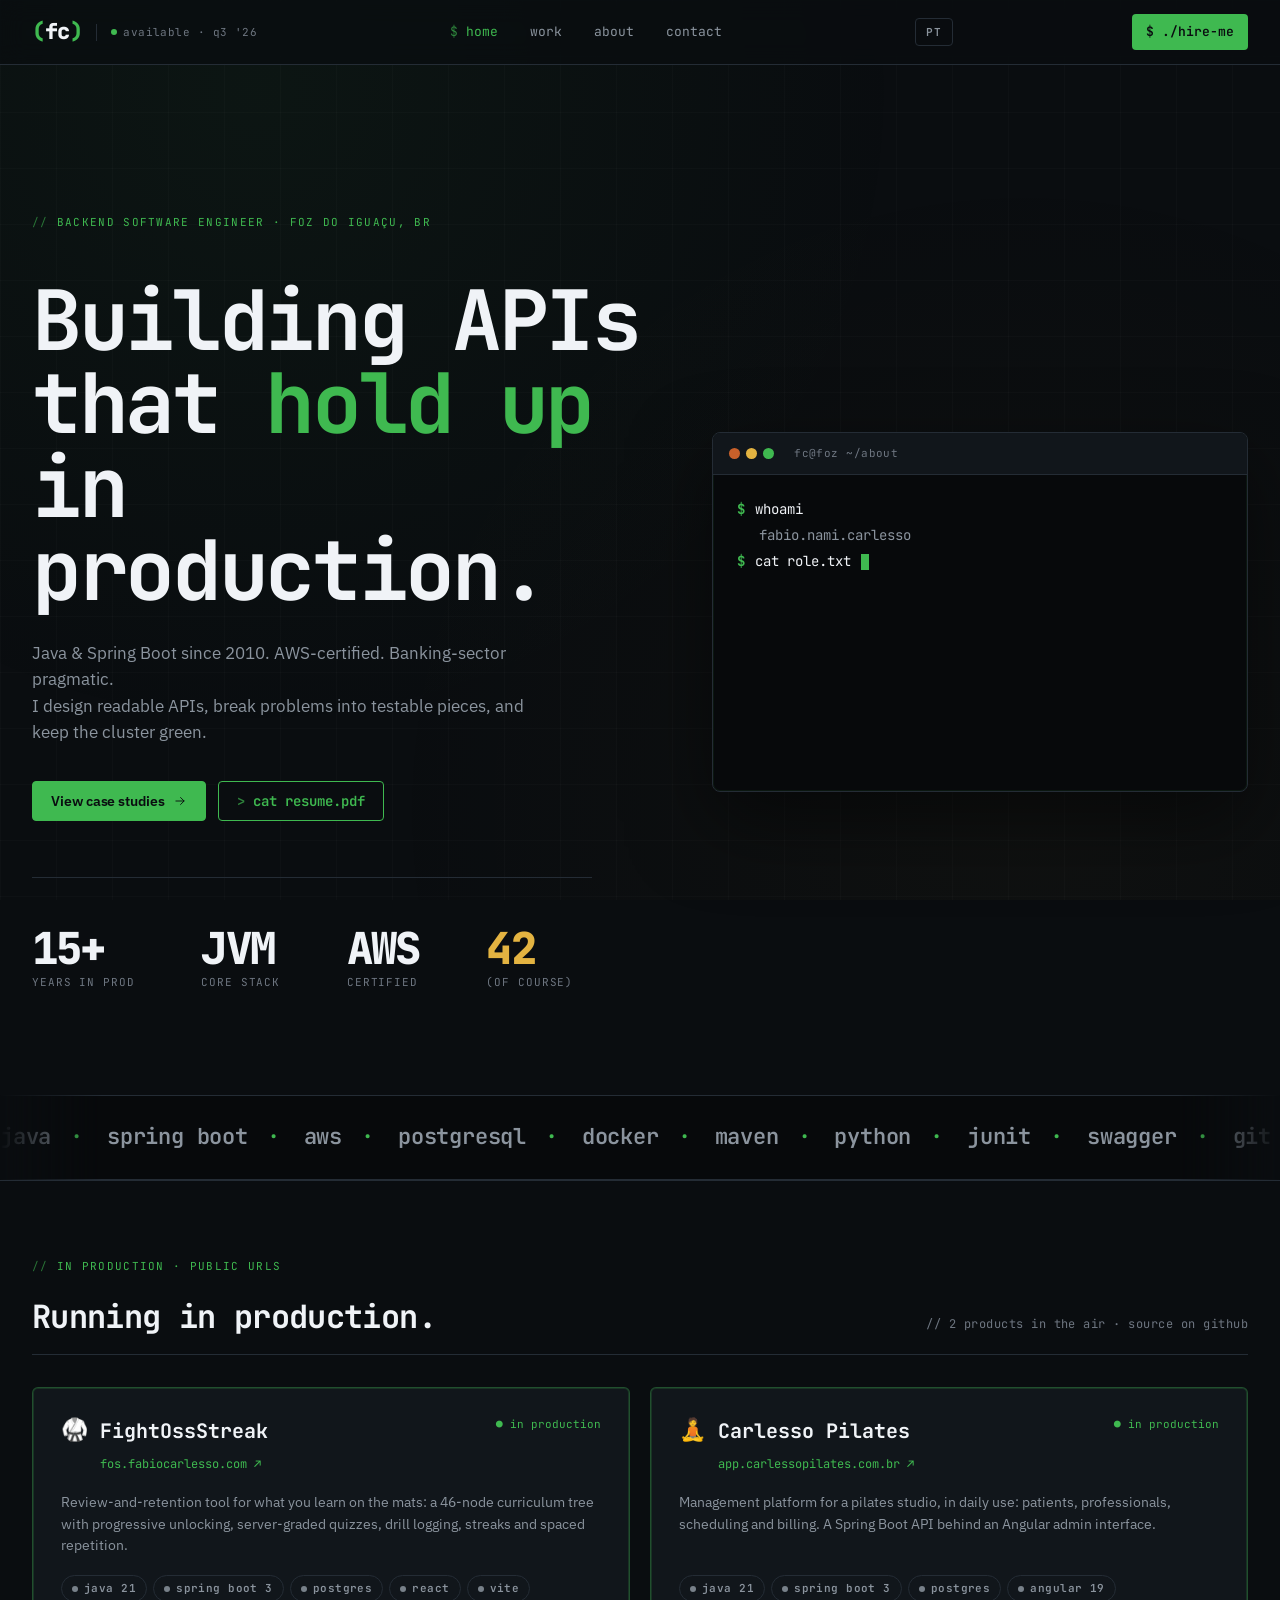
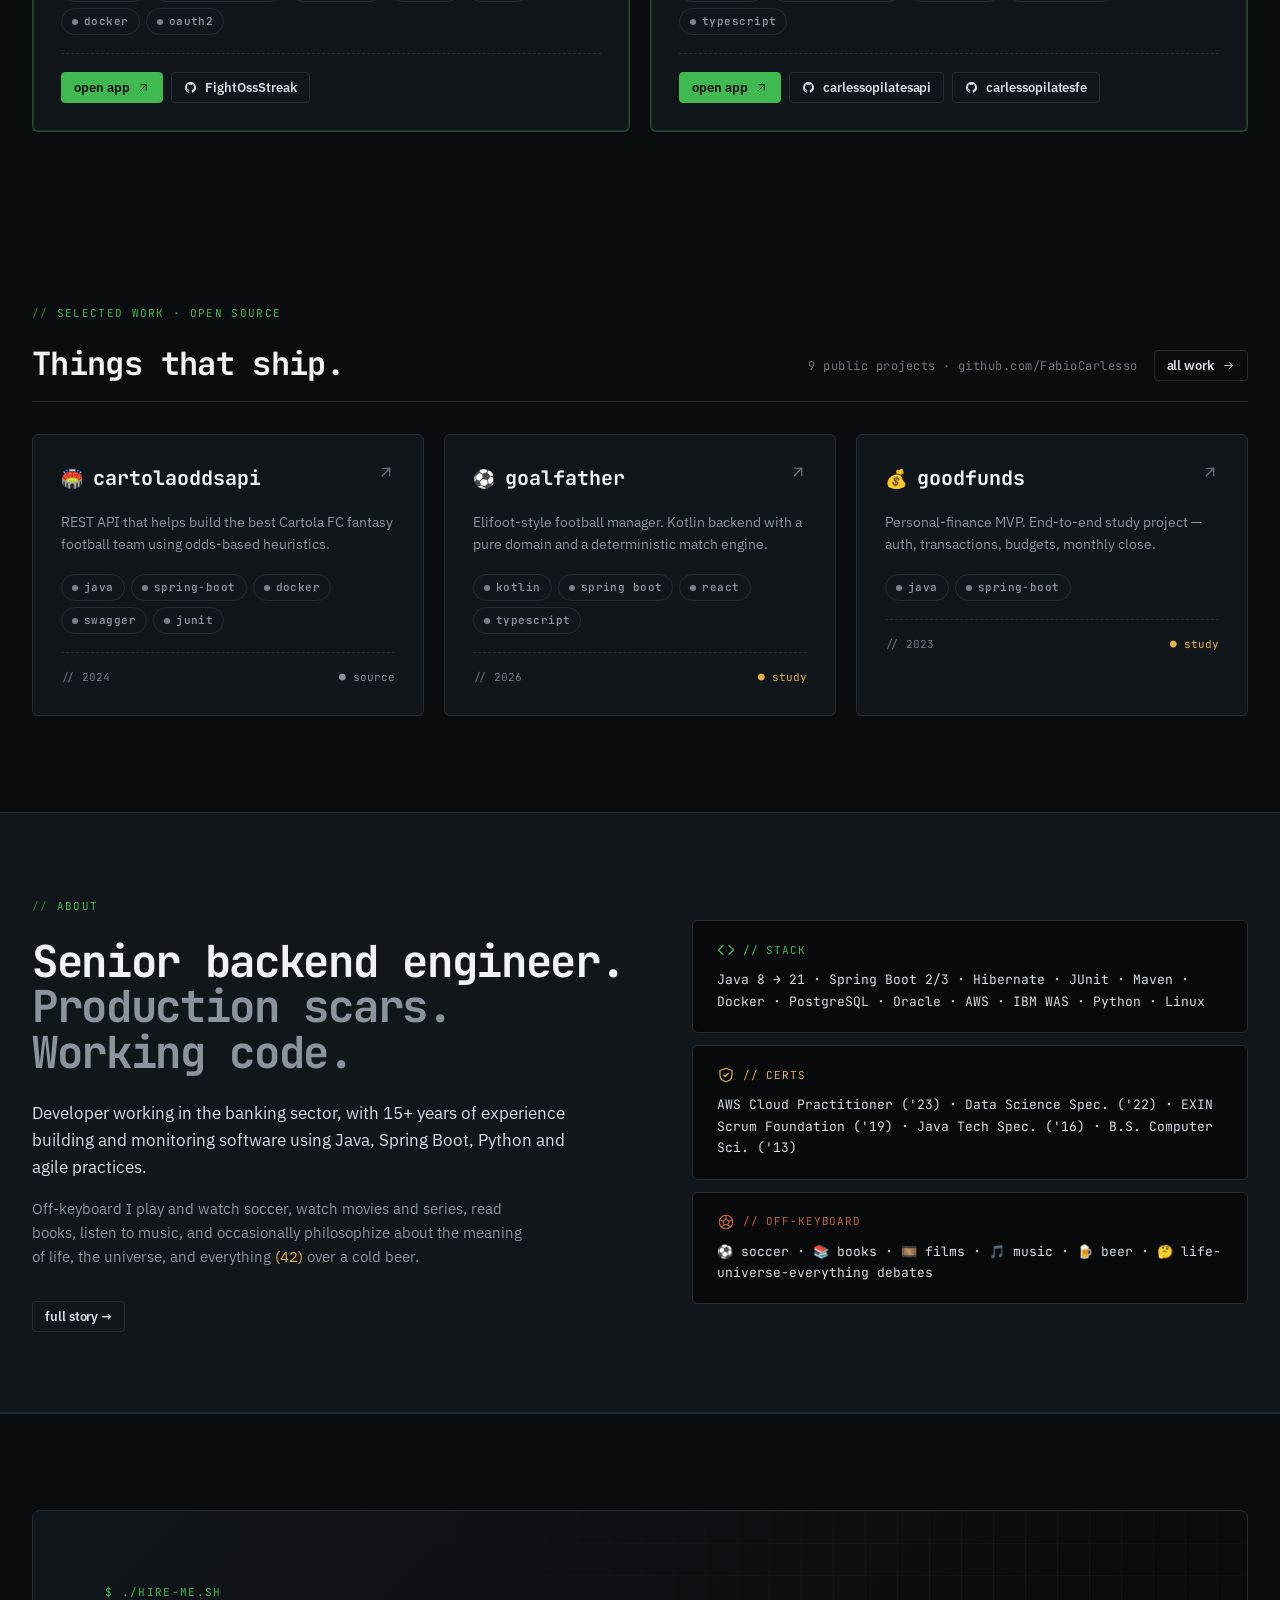
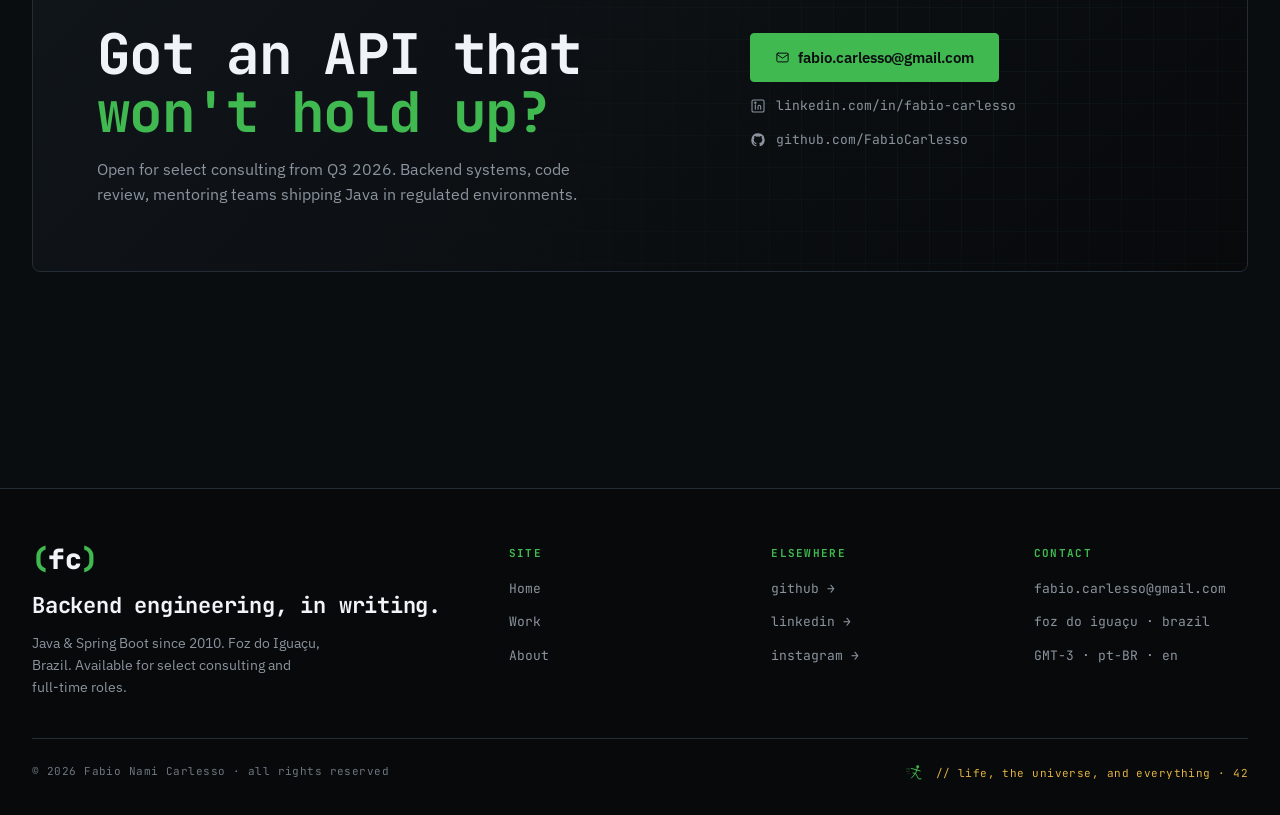
==== commit fbaebdce: "feat: highlight the projects running in production Two projects are live on public URLs and the site" ====
--- a/index.html
+++ b/index.html
@@ -4,7 +4,7 @@
     <meta charset="UTF-8">
     <meta name="viewport" content="width=device-width, initial-scale=1.0">
     <title>Fabio Carlesso · Backend Engineer</title>
-    <meta name="description" content="Building APIs that hold up in production. Java · Spring Boot · AWS · 15+ years.">
+    <meta name="description" content="Building APIs that hold up in production. Java · Spring Boot · AWS · 15+ years. Live products: fos.fabiocarlesso.com and app.carlessopilates.com.br.">
     <meta name="author" content="Fabio Carlesso">
     <meta name="keywords" content="Fabio Carlesso, Backend Engineer, Java, Spring Boot, AWS, API">
     <meta name="theme-color" content="#0A0D10">
@@ -95,6 +95,67 @@
                 </div>
             </div>
 
+            <!-- IN PRODUCTION -->
+            <section class="prod-section">
+                <div class="container">
+                    <div class="kicker" data-i18n="prod.kicker">in production · public urls</div>
+                    <div class="section-head">
+                        <h2 data-i18n="prod.h2">Running in production.</h2>
+                        <span class="sub" data-i18n="prod.sub">// 2 products in the air · source on github</span>
+                    </div>
+                    <div class="prod-grid">
+                        <article class="prod-card">
+                            <div class="prod-head">
+                                <span class="glyph">🥋</span>
+                                <div class="prod-id">
+                                    <h3 class="prod-name">FightOssStreak</h3>
+                                    <a class="prod-url" href="https://fos.fabiocarlesso.com" target="_blank" rel="noreferrer">fos.fabiocarlesso.com ↗</a>
+                                </div>
+                                <span class="proj-status production" data-i18n="proj.status.production">● in production</span>
+                            </div>
+                            <p class="prod-desc" data-i18n="prod.fos.desc">Review-and-retention tool for what you learn on the mats: a 46-node curriculum tree with progressive unlocking, server-graded quizzes, drill logging, streaks and spaced repetition.</p>
+                            <div class="proj-tags"><span class="bd bd-neutral">java 21</span><span class="bd bd-neutral">spring boot 3</span><span class="bd bd-neutral">postgres</span><span class="bd bd-neutral">react</span><span class="bd bd-neutral">vite</span><span class="bd bd-neutral">docker</span><span class="bd bd-neutral">oauth2</span></div>
+                            <div class="prod-actions">
+                                <a class="btn btn-primary btn-sm" href="https://fos.fabiocarlesso.com" target="_blank" rel="noreferrer">
+                                    <span data-i18n="prod.open">open app</span>
+                                    <svg viewBox="0 0 24 24" fill="none" stroke="currentColor" stroke-width="1.6" stroke-linecap="round" stroke-linejoin="round"><line x1="7" y1="17" x2="17" y2="7"/><polyline points="7 7 17 7 17 17"/></svg>
+                                </a>
+                                <a class="btn btn-ghost btn-sm" href="https://github.com/FabioCarlesso/FightOssStreak" target="_blank" rel="noreferrer">
+                                    <svg viewBox="0 0 24 24" fill="currentColor" stroke="none"><path d="M12 2a10 10 0 0 0-3.16 19.49c.5.09.68-.22.68-.48v-1.7c-2.78.6-3.37-1.34-3.37-1.34-.45-1.16-1.11-1.46-1.11-1.46-.91-.62.07-.6.07-.6 1 .07 1.53 1.04 1.53 1.04.9 1.52 2.34 1.08 2.91.83.09-.65.35-1.08.63-1.33-2.22-.25-4.55-1.11-4.55-4.94 0-1.1.39-1.99 1.03-2.69-.1-.25-.45-1.27.1-2.65 0 0 .84-.27 2.75 1.02a9.6 9.6 0 0 1 5 0c1.9-1.29 2.75-1.02 2.75-1.02.55 1.38.2 2.4.1 2.65.64.7 1.03 1.59 1.03 2.69 0 3.84-2.34 4.69-4.57 4.94.36.31.68.92.68 1.85V21c0 .27.18.58.69.48A10 10 0 0 0 12 2z"/></svg>
+                                    FightOssStreak
+                                </a>
+                            </div>
+                        </article>
+                        <article class="prod-card">
+                            <div class="prod-head">
+                                <span class="glyph">🧘</span>
+                                <div class="prod-id">
+                                    <h3 class="prod-name">Carlesso Pilates</h3>
+                                    <a class="prod-url" href="https://app.carlessopilates.com.br" target="_blank" rel="noreferrer">app.carlessopilates.com.br ↗</a>
+                                </div>
+                                <span class="proj-status production" data-i18n="proj.status.production">● in production</span>
+                            </div>
+                            <p class="prod-desc" data-i18n="prod.pilates.desc">Management platform for a pilates studio, in daily use: patients, professionals, scheduling and billing. A Spring Boot API behind an Angular admin interface.</p>
+                            <div class="proj-tags"><span class="bd bd-neutral">java 21</span><span class="bd bd-neutral">spring boot 3</span><span class="bd bd-neutral">postgres</span><span class="bd bd-neutral">angular 19</span><span class="bd bd-neutral">typescript</span></div>
+                            <div class="prod-actions">
+                                <a class="btn btn-primary btn-sm" href="https://app.carlessopilates.com.br" target="_blank" rel="noreferrer">
+                                    <span data-i18n="prod.open">open app</span>
+                                    <svg viewBox="0 0 24 24" fill="none" stroke="currentColor" stroke-width="1.6" stroke-linecap="round" stroke-linejoin="round"><line x1="7" y1="17" x2="17" y2="7"/><polyline points="7 7 17 7 17 17"/></svg>
+                                </a>
+                                <a class="btn btn-ghost btn-sm" href="https://github.com/FabioCarlesso/carlessopilatesapi" target="_blank" rel="noreferrer">
+                                    <svg viewBox="0 0 24 24" fill="currentColor" stroke="none"><path d="M12 2a10 10 0 0 0-3.16 19.49c.5.09.68-.22.68-.48v-1.7c-2.78.6-3.37-1.34-3.37-1.34-.45-1.16-1.11-1.46-1.11-1.46-.91-.62.07-.6.07-.6 1 .07 1.53 1.04 1.53 1.04.9 1.52 2.34 1.08 2.91.83.09-.65.35-1.08.63-1.33-2.22-.25-4.55-1.11-4.55-4.94 0-1.1.39-1.99 1.03-2.69-.1-.25-.45-1.27.1-2.65 0 0 .84-.27 2.75 1.02a9.6 9.6 0 0 1 5 0c1.9-1.29 2.75-1.02 2.75-1.02.55 1.38.2 2.4.1 2.65.64.7 1.03 1.59 1.03 2.69 0 3.84-2.34 4.69-4.57 4.94.36.31.68.92.68 1.85V21c0 .27.18.58.69.48A10 10 0 0 0 12 2z"/></svg>
+                                    carlessopilatesapi
+                                </a>
+                                <a class="btn btn-ghost btn-sm" href="https://github.com/FabioCarlesso/carlessopilatesfe" target="_blank" rel="noreferrer">
+                                    <svg viewBox="0 0 24 24" fill="currentColor" stroke="none"><path d="M12 2a10 10 0 0 0-3.16 19.49c.5.09.68-.22.68-.48v-1.7c-2.78.6-3.37-1.34-3.37-1.34-.45-1.16-1.11-1.46-1.11-1.46-.91-.62.07-.6.07-.6 1 .07 1.53 1.04 1.53 1.04.9 1.52 2.34 1.08 2.91.83.09-.65.35-1.08.63-1.33-2.22-.25-4.55-1.11-4.55-4.94 0-1.1.39-1.99 1.03-2.69-.1-.25-.45-1.27.1-2.65 0 0 .84-.27 2.75 1.02a9.6 9.6 0 0 1 5 0c1.9-1.29 2.75-1.02 2.75-1.02.55 1.38.2 2.4.1 2.65.64.7 1.03 1.59 1.03 2.69 0 3.84-2.34 4.69-4.57 4.94.36.31.68.92.68 1.85V21c0 .27.18.58.69.48A10 10 0 0 0 12 2z"/></svg>
+                                    carlessopilatesfe
+                                </a>
+                            </div>
+                        </article>
+                    </div>
+                </div>
+            </section>
+
             <!-- FEATURED WORK -->
             <section class="section-pad">
                 <div class="container">
@@ -102,7 +163,7 @@
                     <div class="section-head">
                         <h2 data-i18n="home.work.h2">Things that ship.</h2>
                         <div class="row" style="gap:16px">
-                            <span class="sub" data-i18n="home.work.sub">6 public projects · github.com/FabioCarlesso</span>
+                            <span class="sub" data-i18n="home.work.sub">9 public projects · github.com/FabioCarlesso</span>
                             <a class="btn btn-ghost btn-sm" href="work.html"><span data-i18n="home.work.all">all work</span>
                                 <svg viewBox="0 0 24 24" fill="none" stroke="currentColor" stroke-width="1.6" stroke-linecap="round" stroke-linejoin="round"><line x1="5" y1="12" x2="19" y2="12"/><polyline points="13 6 19 12 13 18"/></svg>
                             </a>
@@ -116,16 +177,16 @@
                             </div>
                             <p class="proj-desc" data-i18n="proj.cartolaoddsapi">REST API that helps build the best Cartola FC fantasy football team using odds-based heuristics.</p>
                             <div class="proj-tags"><span class="bd bd-neutral">java</span><span class="bd bd-neutral">spring-boot</span><span class="bd bd-neutral">docker</span><span class="bd bd-neutral">swagger</span><span class="bd bd-neutral">junit</span></div>
-                            <div class="proj-meta-row"><span>// 2024</span><span class="proj-status live" data-i18n="proj.status.live">● live</span></div>
-                        </a>
-                        <a class="proj" href="https://github.com/FabioCarlesso/carlessopilatesapi" target="_blank" rel="noreferrer">
+                            <div class="proj-meta-row"><span>// 2024</span><span class="proj-status source" data-i18n="proj.status.source">● source</span></div>
+                        </a>
+                        <a class="proj" href="https://github.com/FabioCarlesso/goalfather" target="_blank" rel="noreferrer">
                             <div class="proj-head">
-                                <div class="proj-name"><span class="glyph">🧘</span>carlessopilatesapi</div>
+                                <div class="proj-name"><span class="glyph">⚽</span>goalfather</div>
                                 <span class="proj-arrow"><svg viewBox="0 0 24 24" fill="none" stroke="currentColor" stroke-width="1.6" stroke-linecap="round" stroke-linejoin="round" width="18" height="18"><line x1="7" y1="17" x2="17" y2="7"/><polyline points="7 7 17 7 17 17"/></svg></span>
                             </div>
-                            <p class="proj-desc" data-i18n="proj.carlessopilatesapi">REST API for managing patients and professionals of a pilates studio. Domain-driven, fully tested.</p>
-                            <div class="proj-tags"><span class="bd bd-neutral">java 21</span><span class="bd bd-neutral">spring-boot 3</span><span class="bd bd-neutral">postgres</span></div>
-                            <div class="proj-meta-row"><span>// 2024</span><span class="proj-status live" data-i18n="proj.status.live">● live</span></div>
+                            <p class="proj-desc" data-i18n="proj.goalfather">Elifoot-style football manager. Kotlin backend with a pure domain and a deterministic match engine.</p>
+                            <div class="proj-tags"><span class="bd bd-neutral">kotlin</span><span class="bd bd-neutral">spring boot</span><span class="bd bd-neutral">react</span><span class="bd bd-neutral">typescript</span></div>
+                            <div class="proj-meta-row"><span>// 2026</span><span class="proj-status study" data-i18n="proj.status.study">● study</span></div>
                         </a>
                         <a class="proj" href="https://github.com/FabioCarlesso/goodfunds" target="_blank" rel="noreferrer">
                             <div class="proj-head">
--- a/css/style.css
+++ b/css/style.css
@@ -441,9 +441,68 @@
   font-size: 11px;
   color: var(--fc-text-low);
 }
-.proj-status.live    { color: var(--fc-green); }
+.proj-status.production { color: var(--fc-green); }
+.proj-status.source  { color: var(--fc-text-mid); }
 .proj-status.study   { color: var(--fc-amber); }
 .proj-status.archived { color: var(--fc-text-low); }
+
+/* ============================================================
+   IN PRODUCTION — projects with a public URL
+   Two links per card (open app + source), so this is an
+   <article> and not the <a>-based .proj card.
+   ============================================================ */
+.prod-section { padding: 72px 0; border-top: 1px solid var(--fc-ink-4); }
+/* same block inlined inside an existing .container (see work.html) */
+.prod-inline { margin-bottom: 56px; }
+.prod-grid { display: grid; grid-template-columns: repeat(2, 1fr); gap: 20px; }
+.prod-card {
+  display: flex;
+  flex-direction: column;
+  padding: 28px;
+  background: var(--fc-ink-2);
+  border: 1px solid rgba(63, 185, 80, 0.35);
+  border-radius: var(--fc-r-3);
+  box-shadow: 0 0 0 1px var(--fc-green-glow) inset;
+  transition: border-color 0.2s ease;
+}
+.prod-card:hover { border-color: var(--fc-green); }
+.prod-head { display: flex; align-items: flex-start; gap: 12px; margin-bottom: 18px; }
+.prod-head .glyph { font-size: 22px; line-height: 1.2; }
+.prod-id { flex: 1; min-width: 0; }
+.prod-name {
+  font-family: var(--fc-font-mono);
+  font-size: 20px;
+  font-weight: 700;
+  color: var(--fc-text-hi);
+  margin: 0 0 4px;
+}
+.prod-url {
+  font-family: var(--fc-font-mono);
+  font-size: 12px;
+  color: var(--fc-green);
+  overflow-wrap: anywhere;
+}
+.prod-url:hover { text-decoration: underline; }
+.prod-card .proj-status {
+  font-family: var(--fc-font-mono);
+  font-size: 11px;
+  white-space: nowrap;
+}
+.prod-desc {
+  font-size: 14px;
+  color: var(--fc-text-mid);
+  line-height: 1.55;
+  margin-bottom: 18px;
+}
+.prod-actions {
+  display: flex;
+  flex-wrap: wrap;
+  gap: 8px;
+  margin-top: 18px;
+  padding-top: 18px;
+  border-top: 1px dashed var(--fc-ink-4);
+}
+.prod-card .proj-tags { margin-top: auto; }
 
 /* ============================================================
    TERMINAL CARD (home hero)
@@ -947,7 +1006,14 @@
   .topbar-nav a { padding: 12px 8px; }
   .topbar-cta { display: none; }
   .hero-stats { grid-template-columns: repeat(2, 1fr); gap: 24px; }
-  .proj-grid, .post-grid, .work-grid, .certs, .footer-grid, .sub-block { grid-template-columns: 1fr; }
+  .proj-grid, .post-grid, .work-grid, .certs, .footer-grid, .sub-block, .prod-grid { grid-template-columns: 1fr; }
+  .prod-section { padding: 48px 0; }
+  .prod-card { padding: 24px 20px; }
+  /* status badge takes its own line so the name and url keep the full width */
+  .prod-head { flex-wrap: wrap; }
+  .prod-card .proj-status { flex-basis: 100%; order: 3; }
+  .prod-name { font-size: 18px; }
+  .prod-section .section-head, .prod-inline .section-head { flex-direction: column; align-items: flex-start; gap: 8px; }
   .page { padding: 48px 0 80px; }
   .cta-card { padding: 40px 24px; }
   .tl-line { left: 64px; }
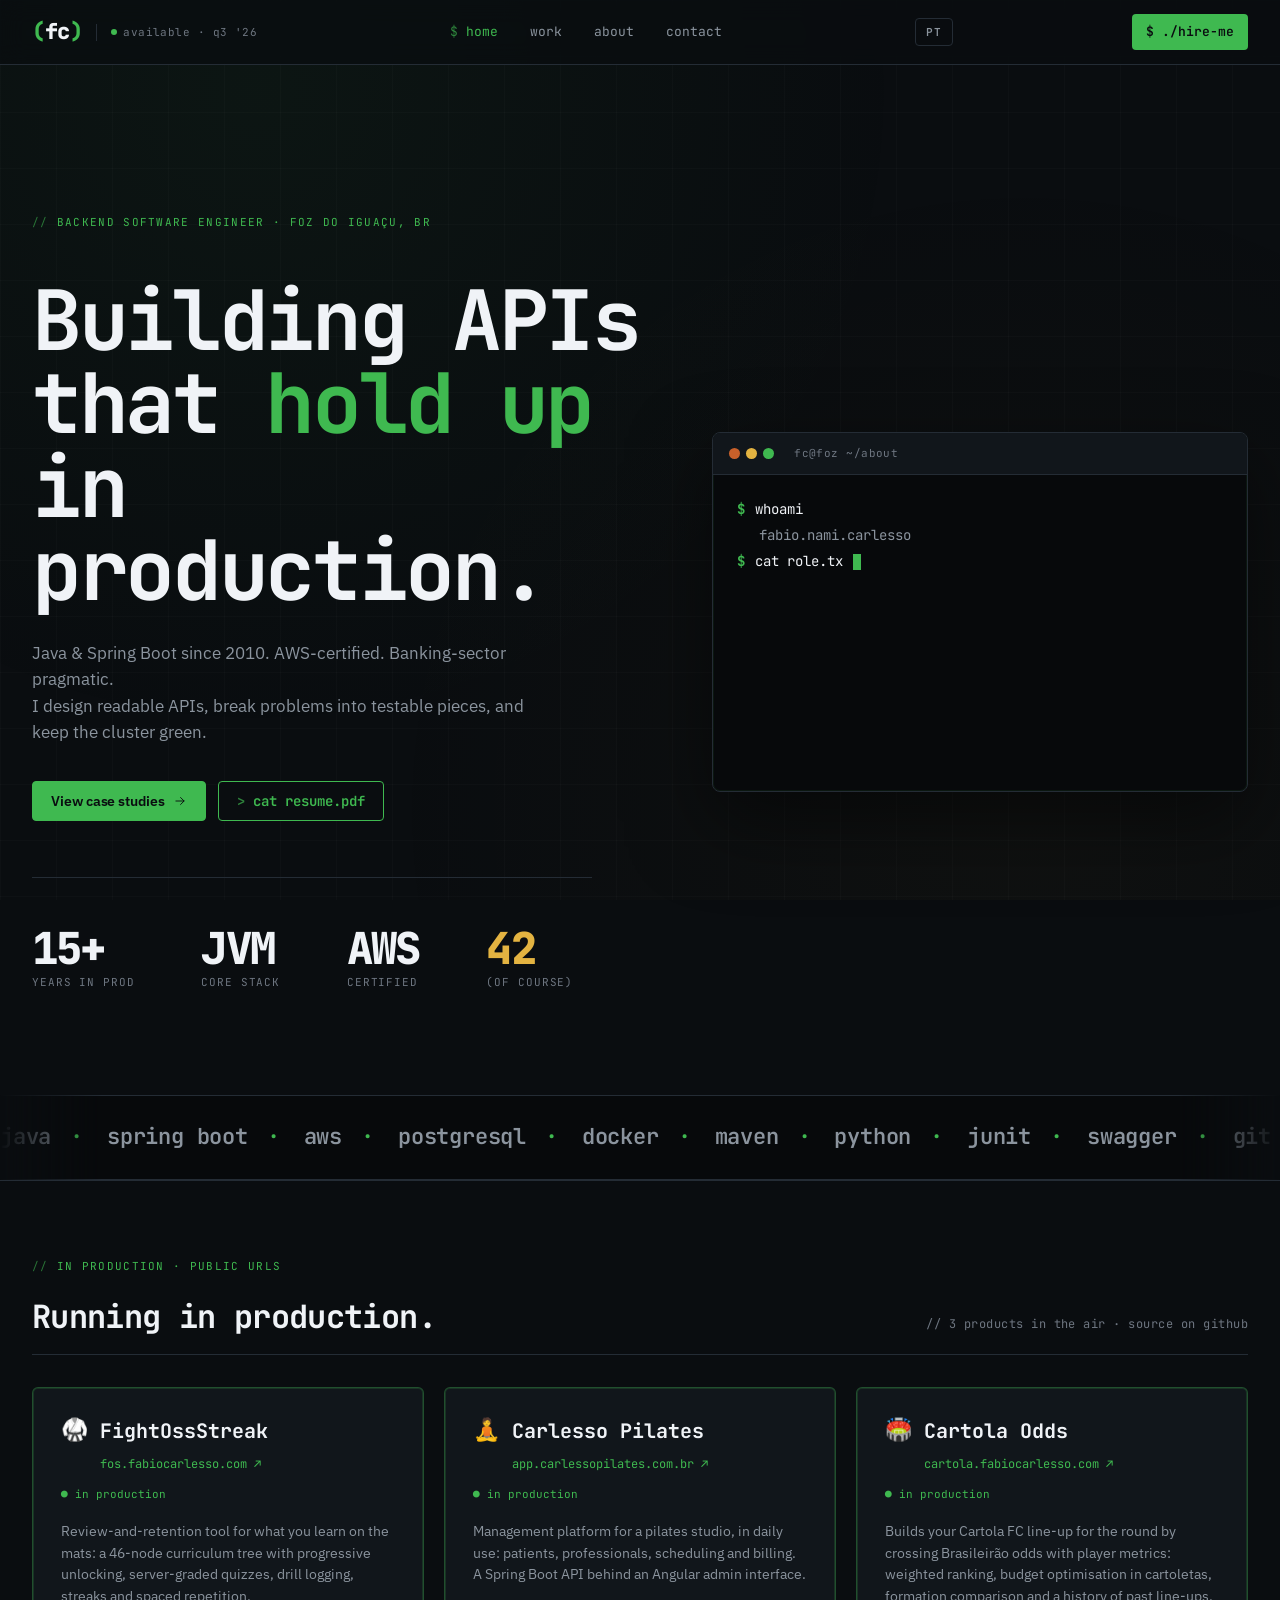
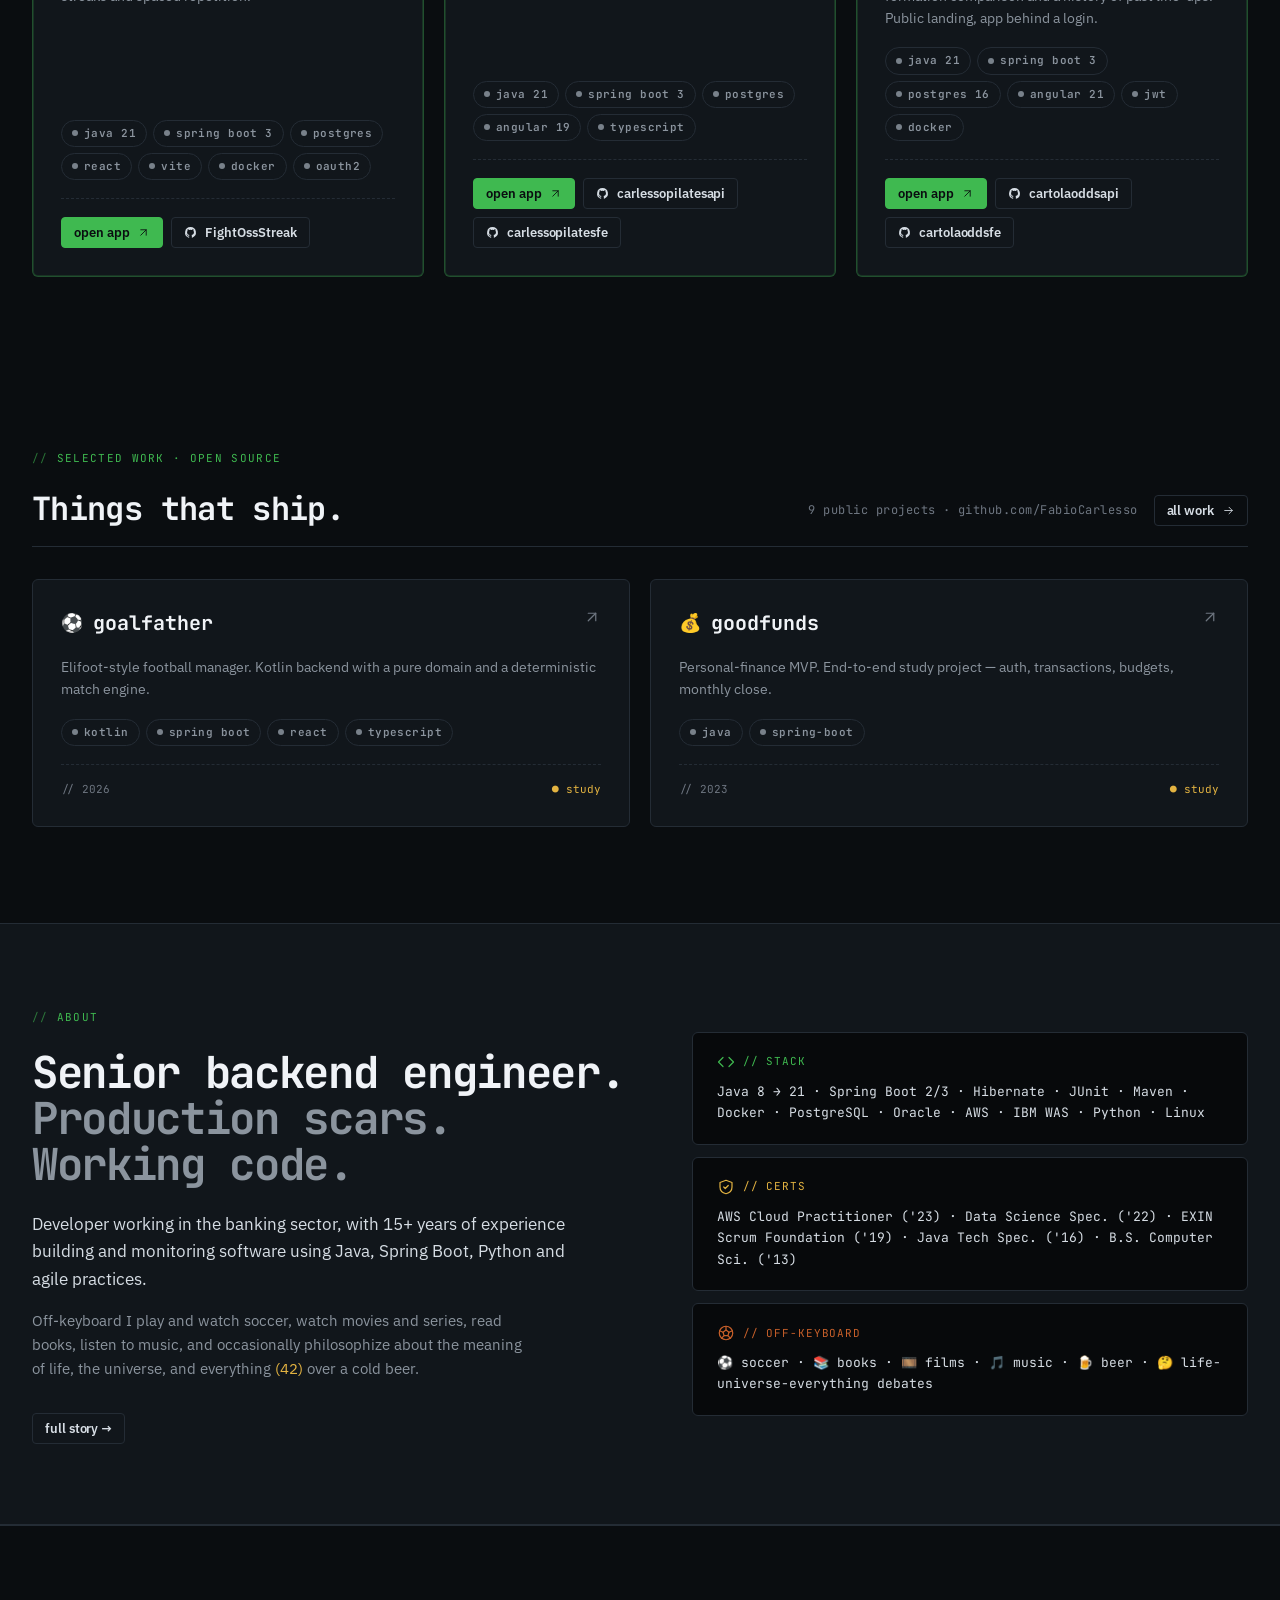
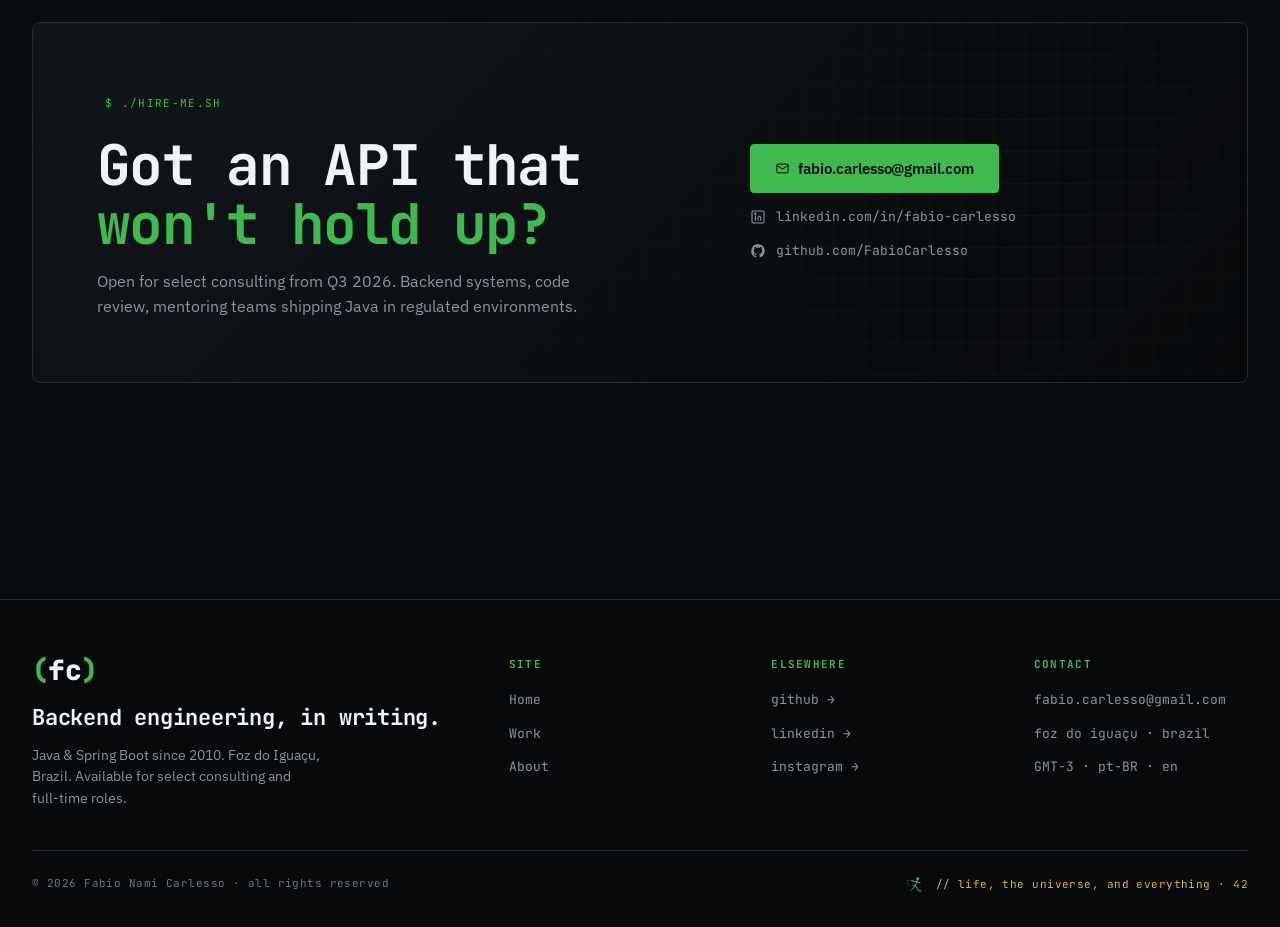
==== commit 1bbe1493: "feat: add Cartola Odds to the in-production block cartola.fabiocarlesso.com went live, served by car" ====
--- a/index.html
+++ b/index.html
@@ -4,7 +4,7 @@
     <meta charset="UTF-8">
     <meta name="viewport" content="width=device-width, initial-scale=1.0">
     <title>Fabio Carlesso · Backend Engineer</title>
-    <meta name="description" content="Building APIs that hold up in production. Java · Spring Boot · AWS · 15+ years. Live products: fos.fabiocarlesso.com and app.carlessopilates.com.br.">
+    <meta name="description" content="Building APIs that hold up in production. Java · Spring Boot · AWS · 15+ years. Live products: fos.fabiocarlesso.com, app.carlessopilates.com.br and cartola.fabiocarlesso.com.">
     <meta name="author" content="Fabio Carlesso">
     <meta name="keywords" content="Fabio Carlesso, Backend Engineer, Java, Spring Boot, AWS, API">
     <meta name="theme-color" content="#0A0D10">
@@ -152,6 +152,32 @@
                                 </a>
                             </div>
                         </article>
+                        <article class="prod-card">
+                            <div class="prod-head">
+                                <span class="glyph">🏟️</span>
+                                <div class="prod-id">
+                                    <h3 class="prod-name">Cartola Odds</h3>
+                                    <a class="prod-url" href="https://cartola.fabiocarlesso.com" target="_blank" rel="noreferrer">cartola.fabiocarlesso.com ↗</a>
+                                </div>
+                                <span class="proj-status production" data-i18n="proj.status.production">● in production</span>
+                            </div>
+                            <p class="prod-desc" data-i18n="prod.cartola.desc">Builds your Cartola FC line-up for the round by crossing Brasileirão odds with player metrics: weighted ranking, budget optimisation in cartoletas, formation comparison and a history of past line-ups. Public landing, app behind a login.</p>
+                            <div class="proj-tags"><span class="bd bd-neutral">java 21</span><span class="bd bd-neutral">spring boot 3</span><span class="bd bd-neutral">postgres 16</span><span class="bd bd-neutral">angular 21</span><span class="bd bd-neutral">jwt</span><span class="bd bd-neutral">docker</span></div>
+                            <div class="prod-actions">
+                                <a class="btn btn-primary btn-sm" href="https://cartola.fabiocarlesso.com" target="_blank" rel="noreferrer">
+                                    <span data-i18n="prod.open">open app</span>
+                                    <svg viewBox="0 0 24 24" fill="none" stroke="currentColor" stroke-width="1.6" stroke-linecap="round" stroke-linejoin="round"><line x1="7" y1="17" x2="17" y2="7"/><polyline points="7 7 17 7 17 17"/></svg>
+                                </a>
+                                <a class="btn btn-ghost btn-sm" href="https://github.com/FabioCarlesso/cartolaoddsapi" target="_blank" rel="noreferrer">
+                                    <svg viewBox="0 0 24 24" fill="currentColor" stroke="none"><path d="M12 2a10 10 0 0 0-3.16 19.49c.5.09.68-.22.68-.48v-1.7c-2.78.6-3.37-1.34-3.37-1.34-.45-1.16-1.11-1.46-1.11-1.46-.91-.62.07-.6.07-.6 1 .07 1.53 1.04 1.53 1.04.9 1.52 2.34 1.08 2.91.83.09-.65.35-1.08.63-1.33-2.22-.25-4.55-1.11-4.55-4.94 0-1.1.39-1.99 1.03-2.69-.1-.25-.45-1.27.1-2.65 0 0 .84-.27 2.75 1.02a9.6 9.6 0 0 1 5 0c1.9-1.29 2.75-1.02 2.75-1.02.55 1.38.2 2.4.1 2.65.64.7 1.03 1.59 1.03 2.69 0 3.84-2.34 4.69-4.57 4.94.36.31.68.92.68 1.85V21c0 .27.18.58.69.48A10 10 0 0 0 12 2z"/></svg>
+                                    cartolaoddsapi
+                                </a>
+                                <a class="btn btn-ghost btn-sm" href="https://github.com/FabioCarlesso/cartolaoddsfe" target="_blank" rel="noreferrer">
+                                    <svg viewBox="0 0 24 24" fill="currentColor" stroke="none"><path d="M12 2a10 10 0 0 0-3.16 19.49c.5.09.68-.22.68-.48v-1.7c-2.78.6-3.37-1.34-3.37-1.34-.45-1.16-1.11-1.46-1.11-1.46-.91-.62.07-.6.07-.6 1 .07 1.53 1.04 1.53 1.04.9 1.52 2.34 1.08 2.91.83.09-.65.35-1.08.63-1.33-2.22-.25-4.55-1.11-4.55-4.94 0-1.1.39-1.99 1.03-2.69-.1-.25-.45-1.27.1-2.65 0 0 .84-.27 2.75 1.02a9.6 9.6 0 0 1 5 0c1.9-1.29 2.75-1.02 2.75-1.02.55 1.38.2 2.4.1 2.65.64.7 1.03 1.59 1.03 2.69 0 3.84-2.34 4.69-4.57 4.94.36.31.68.92.68 1.85V21c0 .27.18.58.69.48A10 10 0 0 0 12 2z"/></svg>
+                                    cartolaoddsfe
+                                </a>
+                            </div>
+                        </article>
                     </div>
                 </div>
             </section>
@@ -169,16 +195,7 @@
                             </a>
                         </div>
                     </div>
-                    <div class="proj-grid">
-                        <a class="proj" href="https://github.com/FabioCarlesso/cartolaoddsapi" target="_blank" rel="noreferrer">
-                            <div class="proj-head">
-                                <div class="proj-name"><span class="glyph">🏟️</span>cartolaoddsapi</div>
-                                <span class="proj-arrow"><svg viewBox="0 0 24 24" fill="none" stroke="currentColor" stroke-width="1.6" stroke-linecap="round" stroke-linejoin="round" width="18" height="18"><line x1="7" y1="17" x2="17" y2="7"/><polyline points="7 7 17 7 17 17"/></svg></span>
-                            </div>
-                            <p class="proj-desc" data-i18n="proj.cartolaoddsapi">REST API that helps build the best Cartola FC fantasy football team using odds-based heuristics.</p>
-                            <div class="proj-tags"><span class="bd bd-neutral">java</span><span class="bd bd-neutral">spring-boot</span><span class="bd bd-neutral">docker</span><span class="bd bd-neutral">swagger</span><span class="bd bd-neutral">junit</span></div>
-                            <div class="proj-meta-row"><span>// 2024</span><span class="proj-status source" data-i18n="proj.status.source">● source</span></div>
-                        </a>
+                    <div class="proj-grid proj-grid--duo">
                         <a class="proj" href="https://github.com/FabioCarlesso/goalfather" target="_blank" rel="noreferrer">
                             <div class="proj-head">
                                 <div class="proj-name"><span class="glyph">⚽</span>goalfather</div>
--- a/css/style.css
+++ b/css/style.css
@@ -454,7 +454,7 @@
 .prod-section { padding: 72px 0; border-top: 1px solid var(--fc-ink-4); }
 /* same block inlined inside an existing .container (see work.html) */
 .prod-inline { margin-bottom: 56px; }
-.prod-grid { display: grid; grid-template-columns: repeat(2, 1fr); gap: 20px; }
+.prod-grid { display: grid; grid-template-columns: repeat(3, 1fr); gap: 20px; }
 .prod-card {
   display: flex;
   flex-direction: column;
@@ -466,7 +466,7 @@
   transition: border-color 0.2s ease;
 }
 .prod-card:hover { border-color: var(--fc-green); }
-.prod-head { display: flex; align-items: flex-start; gap: 12px; margin-bottom: 18px; }
+.prod-head { display: flex; flex-wrap: wrap; align-items: flex-start; gap: 12px; margin-bottom: 18px; }
 .prod-head .glyph { font-size: 22px; line-height: 1.2; }
 .prod-id { flex: 1; min-width: 0; }
 .prod-name {
@@ -486,7 +486,8 @@
 .prod-card .proj-status {
   font-family: var(--fc-font-mono);
   font-size: 11px;
-  white-space: nowrap;
+  flex-basis: 100%;
+  order: 3;
 }
 .prod-desc {
   font-size: 14px;
@@ -617,6 +618,8 @@
 }
 
 .proj-grid { display: grid; grid-template-columns: repeat(3, 1fr); gap: 20px; }
+/* two-card variant — avoids an empty third column */
+.proj-grid--duo { grid-template-columns: repeat(2, 1fr); }
 
 .about-preview {
   padding: 80px 0;
@@ -971,7 +974,7 @@
   .cs-grid { grid-template-columns: 1fr; gap: 32px; }
   .cs-stat-col { flex-direction: row; flex-wrap: wrap; gap: 32px; padding-right: 0; border-right: none; padding-bottom: 24px; border-bottom: 1px solid var(--fc-ink-4); }
   .footer-grid { grid-template-columns: 1fr 1fr; gap: 32px; }
-  .proj-grid, .post-grid, .work-grid, .certs { grid-template-columns: repeat(2, 1fr); }
+  .proj-grid, .post-grid, .work-grid, .certs, .prod-grid { grid-template-columns: repeat(2, 1fr); }
 }
 
 @media (max-width: 720px) {
@@ -1009,9 +1012,6 @@
   .proj-grid, .post-grid, .work-grid, .certs, .footer-grid, .sub-block, .prod-grid { grid-template-columns: 1fr; }
   .prod-section { padding: 48px 0; }
   .prod-card { padding: 24px 20px; }
-  /* status badge takes its own line so the name and url keep the full width */
-  .prod-head { flex-wrap: wrap; }
-  .prod-card .proj-status { flex-basis: 100%; order: 3; }
   .prod-name { font-size: 18px; }
   .prod-section .section-head, .prod-inline .section-head { flex-direction: column; align-items: flex-start; gap: 8px; }
   .page { padding: 48px 0 80px; }
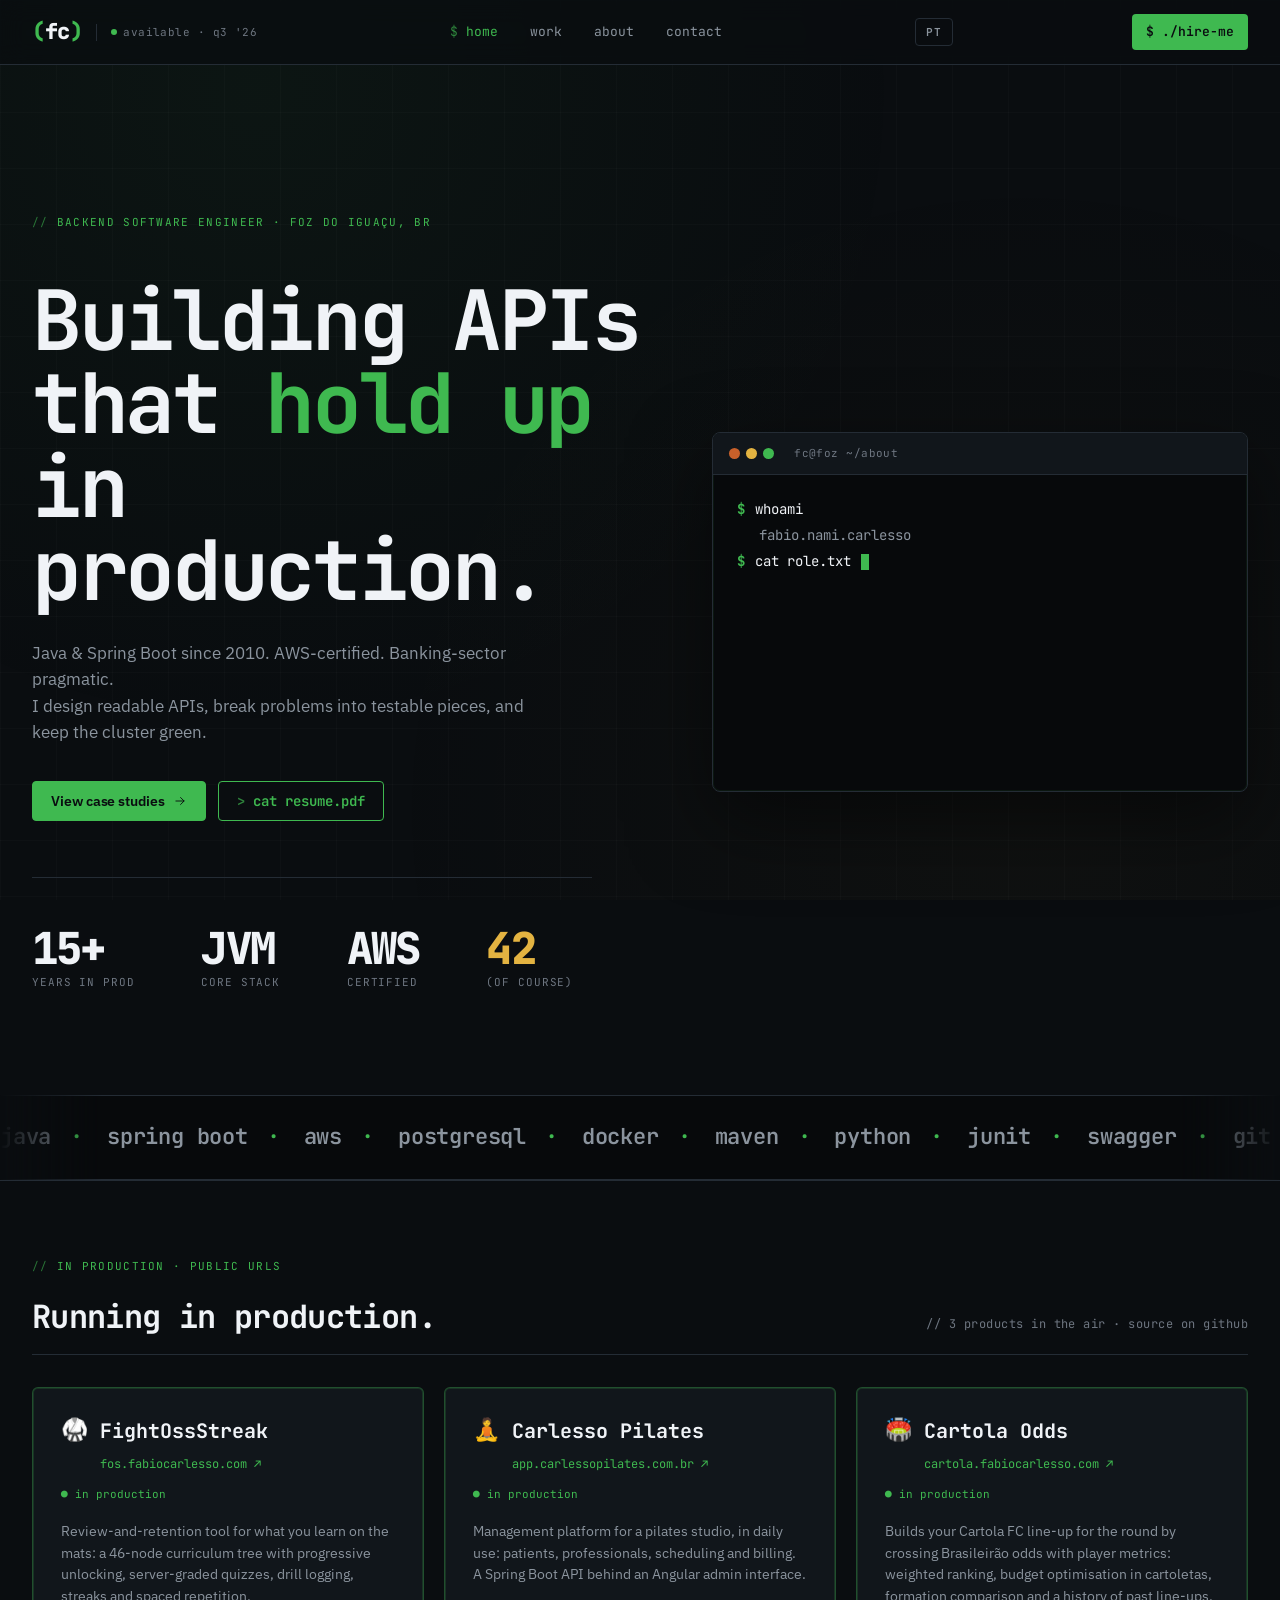
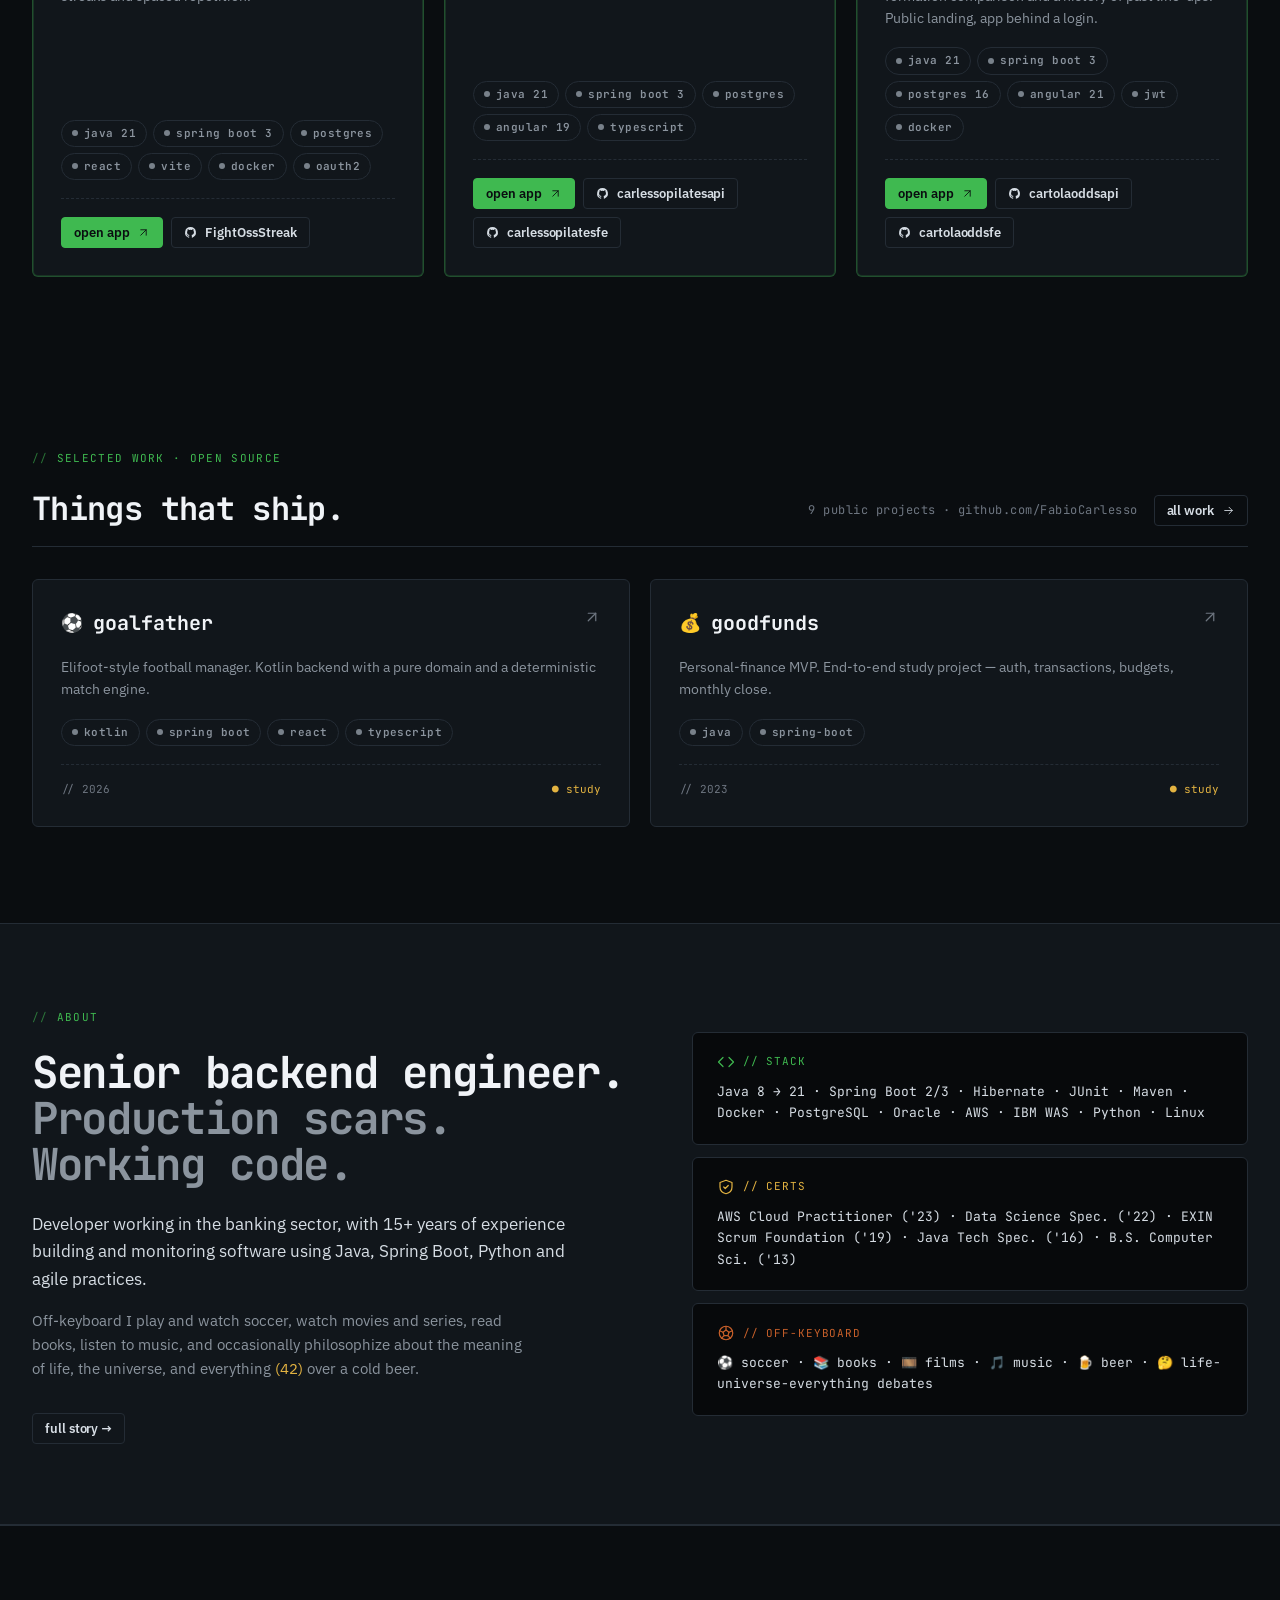
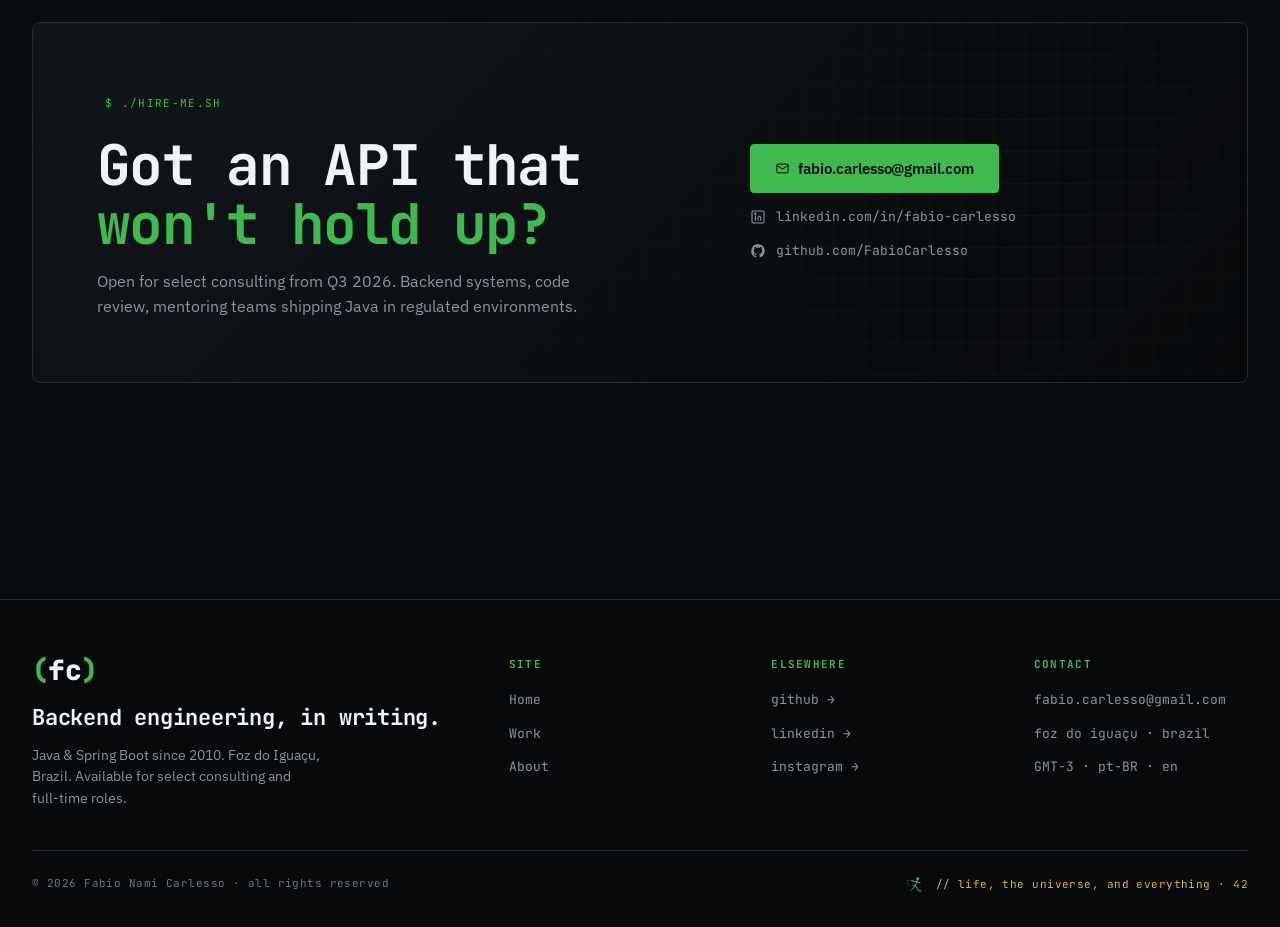
==== commit 8ac2abe0: "fix: sync the HTML fallback copy with the translation dictionary Review of this branch caught four d" ====
--- a/index.html
+++ b/index.html
@@ -101,7 +101,7 @@
                     <div class="kicker" data-i18n="prod.kicker">in production · public urls</div>
                     <div class="section-head">
                         <h2 data-i18n="prod.h2">Running in production.</h2>
-                        <span class="sub" data-i18n="prod.sub">// 2 products in the air · source on github</span>
+                        <span class="sub" data-i18n="prod.sub">// 3 products in the air · source on github</span>
                     </div>
                     <div class="prod-grid">
                         <article class="prod-card">
--- a/css/style.css
+++ b/css/style.css
@@ -1013,7 +1013,9 @@
   .prod-section { padding: 48px 0; }
   .prod-card { padding: 24px 20px; }
   .prod-name { font-size: 18px; }
-  .prod-section .section-head, .prod-inline .section-head { flex-direction: column; align-items: flex-start; gap: 8px; }
+  /* section heads stack: h2 beside its sub/button row overflows a phone */
+  .section-head { flex-direction: column; align-items: flex-start; gap: 12px; }
+  .section-head .row { flex-wrap: wrap; }
   .page { padding: 48px 0 80px; }
   .cta-card { padding: 40px 24px; }
   .tl-line { left: 64px; }
@@ -1021,5 +1023,9 @@
   .tl-year { font-size: 18px; }
   .writing-row { grid-template-columns: 1fr; gap: 12px; }
   .form-body, .cta-card { padding: 24px; }
-}
-
+  /* subscribe block: the input's default width made the card wider than the screen */
+  .sub-block { padding: 24px; }
+  .sub-form { flex-wrap: wrap; }
+  .sub-form input { min-width: 0; flex: 1 1 100%; }
+}
+
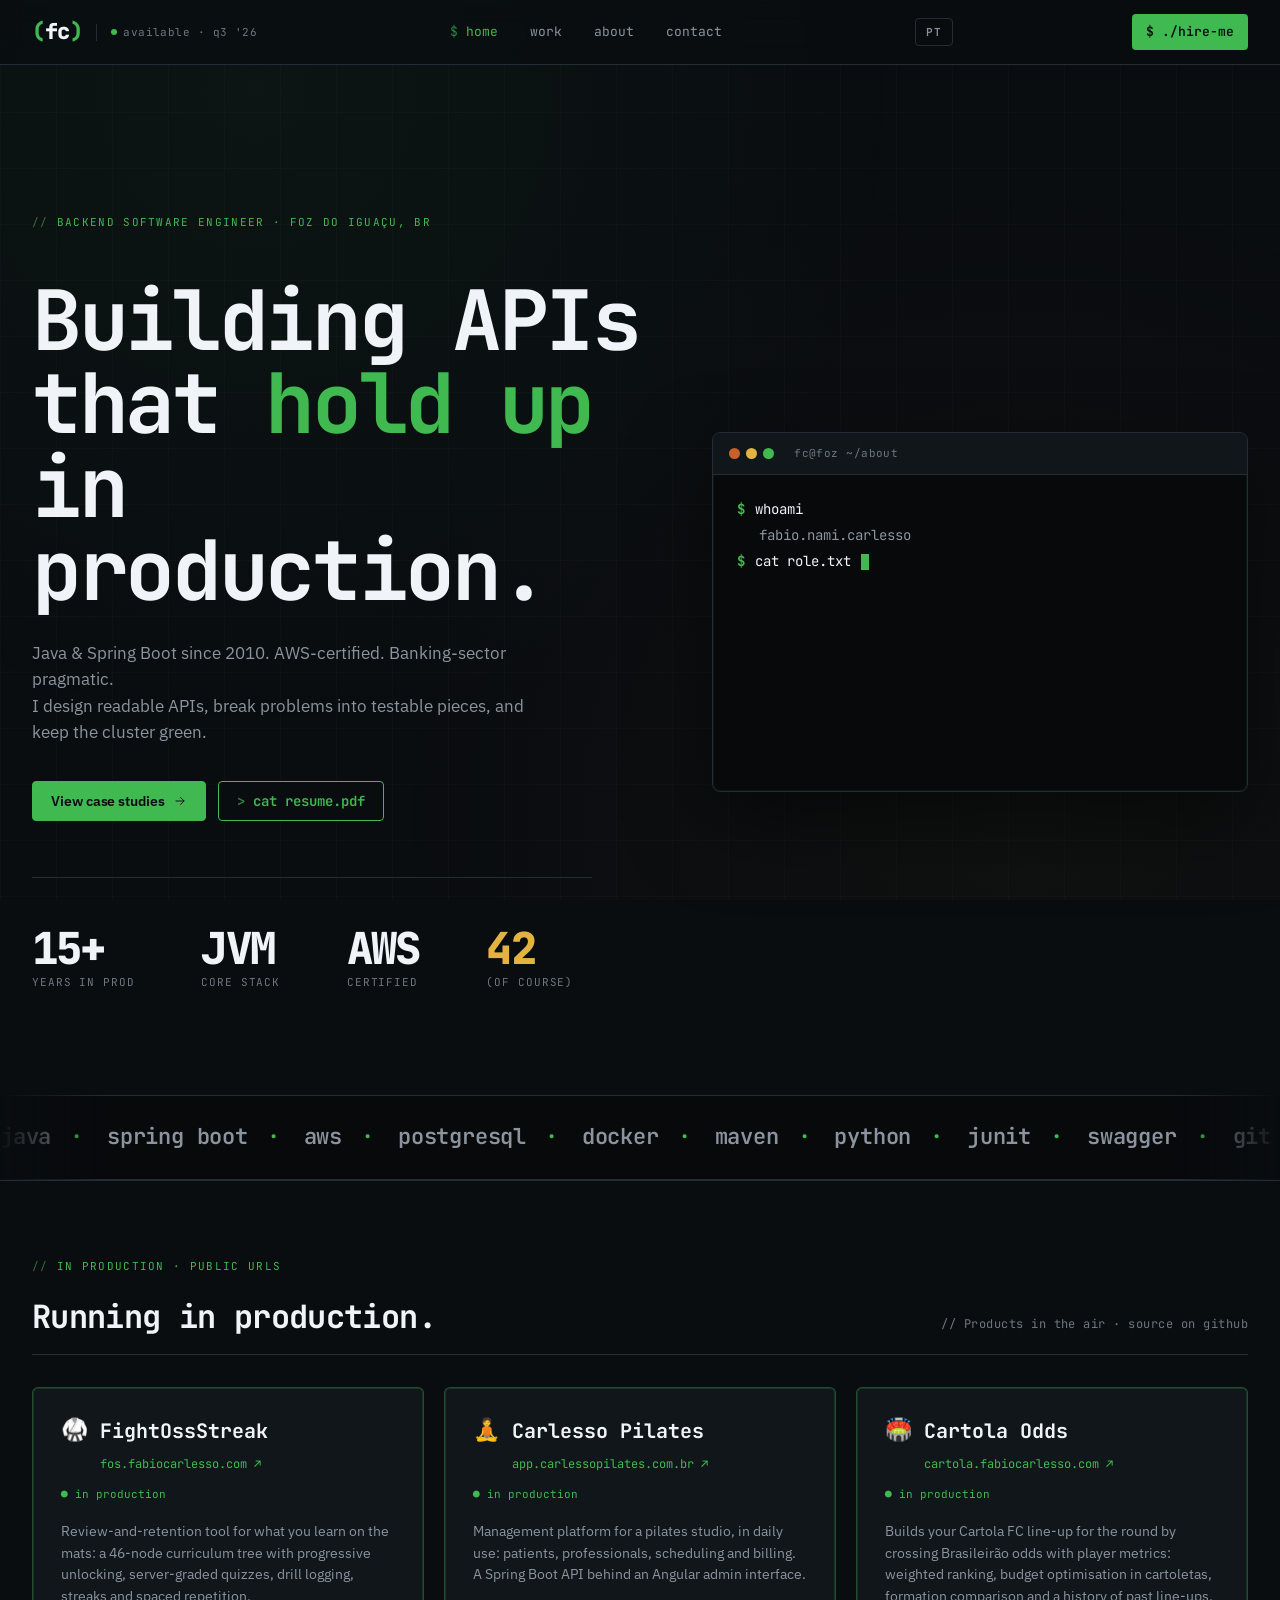
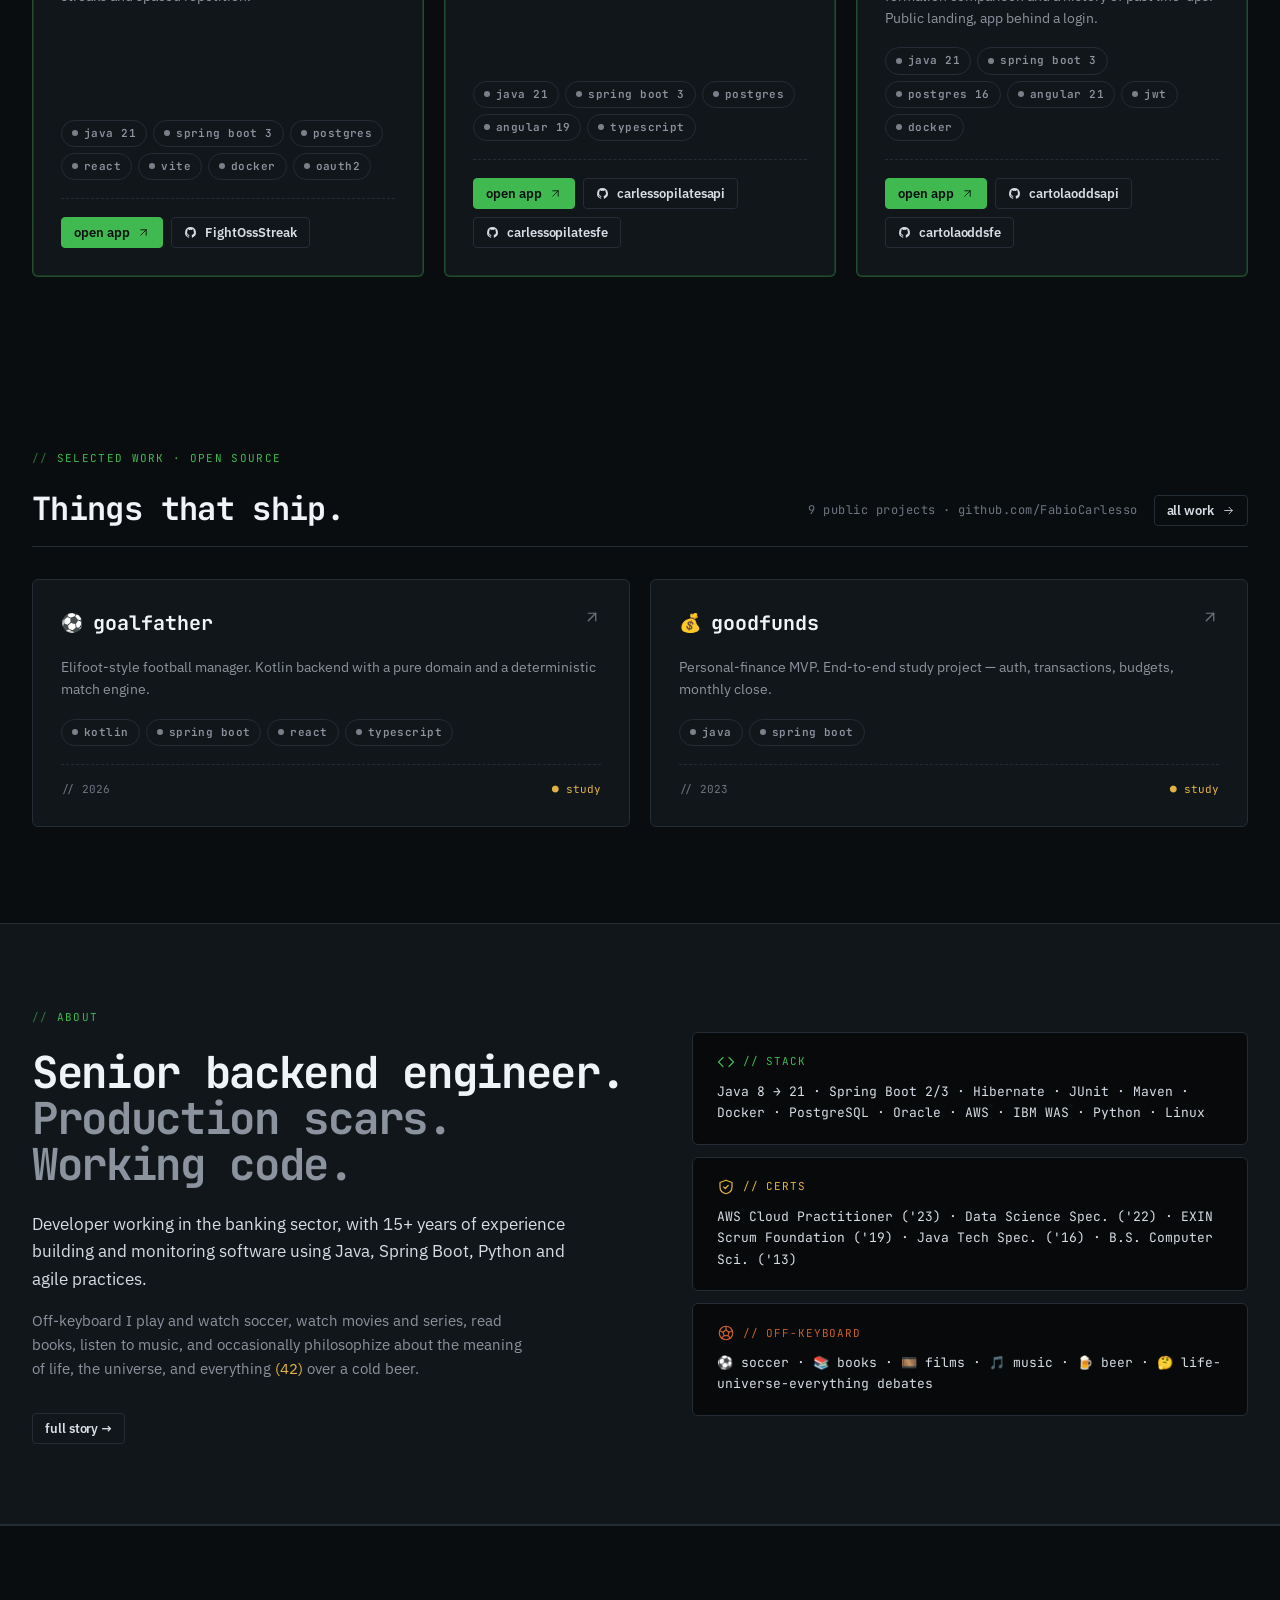
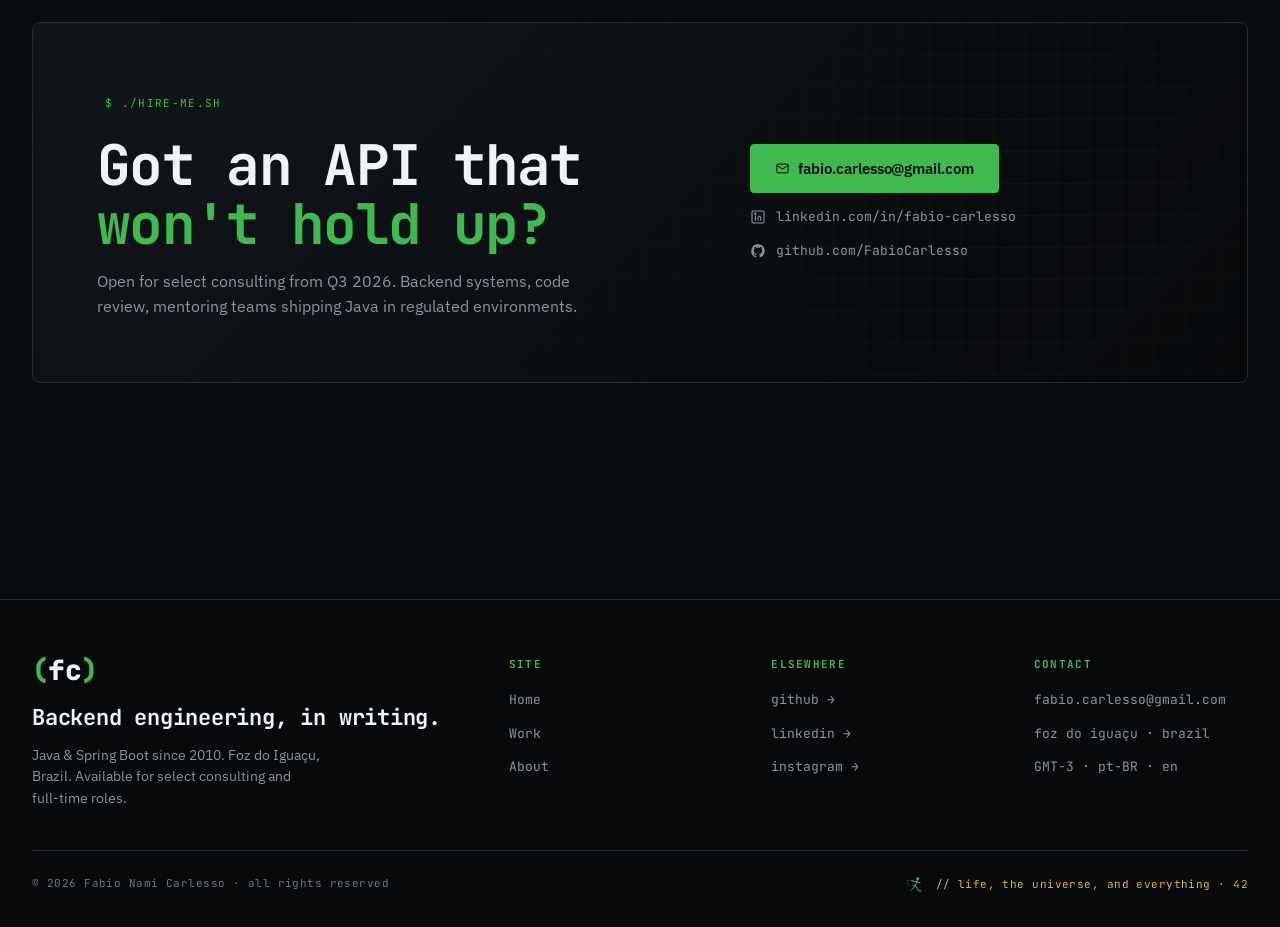
==== commit 59466393: "fix: drop the product count from the in-production subtitle "// 3 products in the air" hardcodes a n" ====
--- a/index.html
+++ b/index.html
@@ -101,7 +101,7 @@
                     <div class="kicker" data-i18n="prod.kicker">in production · public urls</div>
                     <div class="section-head">
                         <h2 data-i18n="prod.h2">Running in production.</h2>
-                        <span class="sub" data-i18n="prod.sub">// 3 products in the air · source on github</span>
+                        <span class="sub" data-i18n="prod.sub">// Products in the air · source on github</span>
                     </div>
                     <div class="prod-grid">
                         <article class="prod-card">
@@ -211,7 +211,7 @@
                                 <span class="proj-arrow"><svg viewBox="0 0 24 24" fill="none" stroke="currentColor" stroke-width="1.6" stroke-linecap="round" stroke-linejoin="round" width="18" height="18"><line x1="7" y1="17" x2="17" y2="7"/><polyline points="7 7 17 7 17 17"/></svg></span>
                             </div>
                             <p class="proj-desc" data-i18n="proj.goodfunds">Personal-finance MVP. End-to-end study project — auth, transactions, budgets, monthly close.</p>
-                            <div class="proj-tags"><span class="bd bd-neutral">java</span><span class="bd bd-neutral">spring-boot</span></div>
+                            <div class="proj-tags"><span class="bd bd-neutral">java</span><span class="bd bd-neutral">spring boot</span></div>
                             <div class="proj-meta-row"><span>// 2023</span><span class="proj-status study" data-i18n="proj.status.study">● study</span></div>
                         </a>
                     </div>
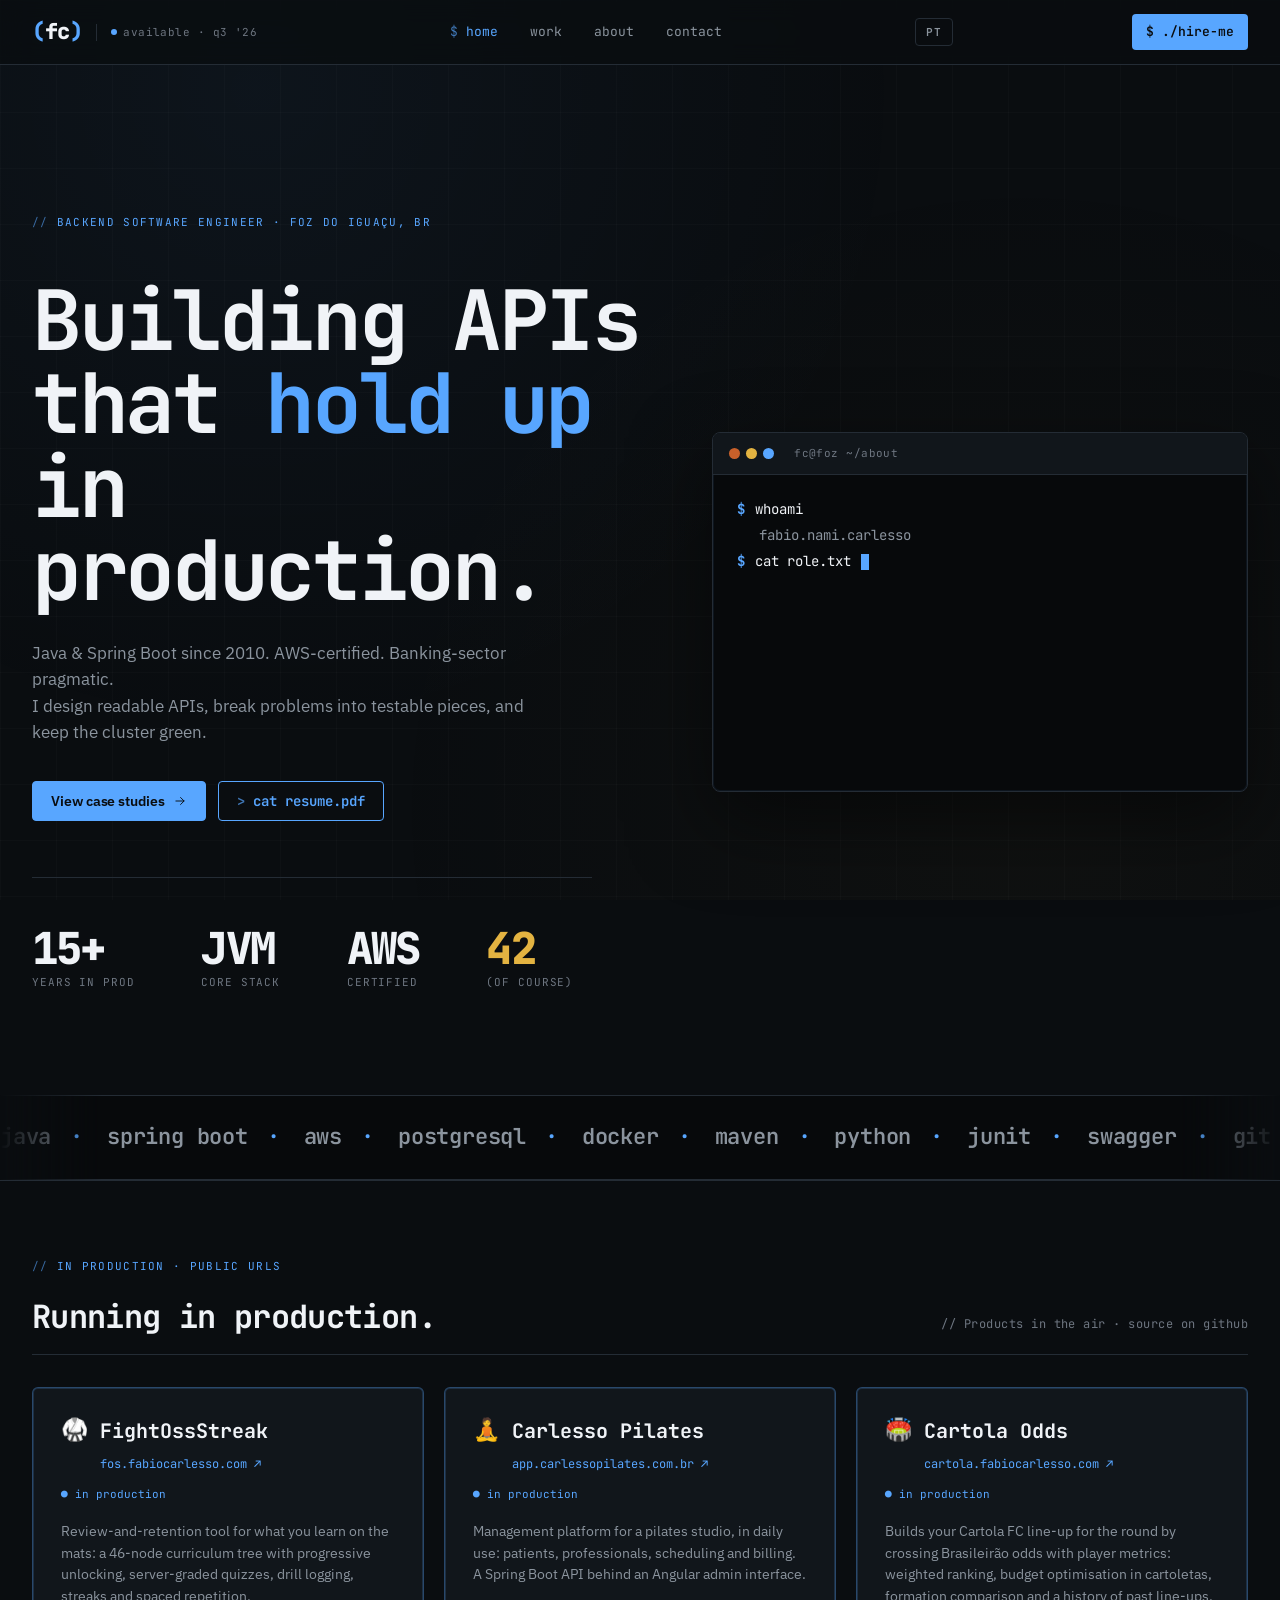
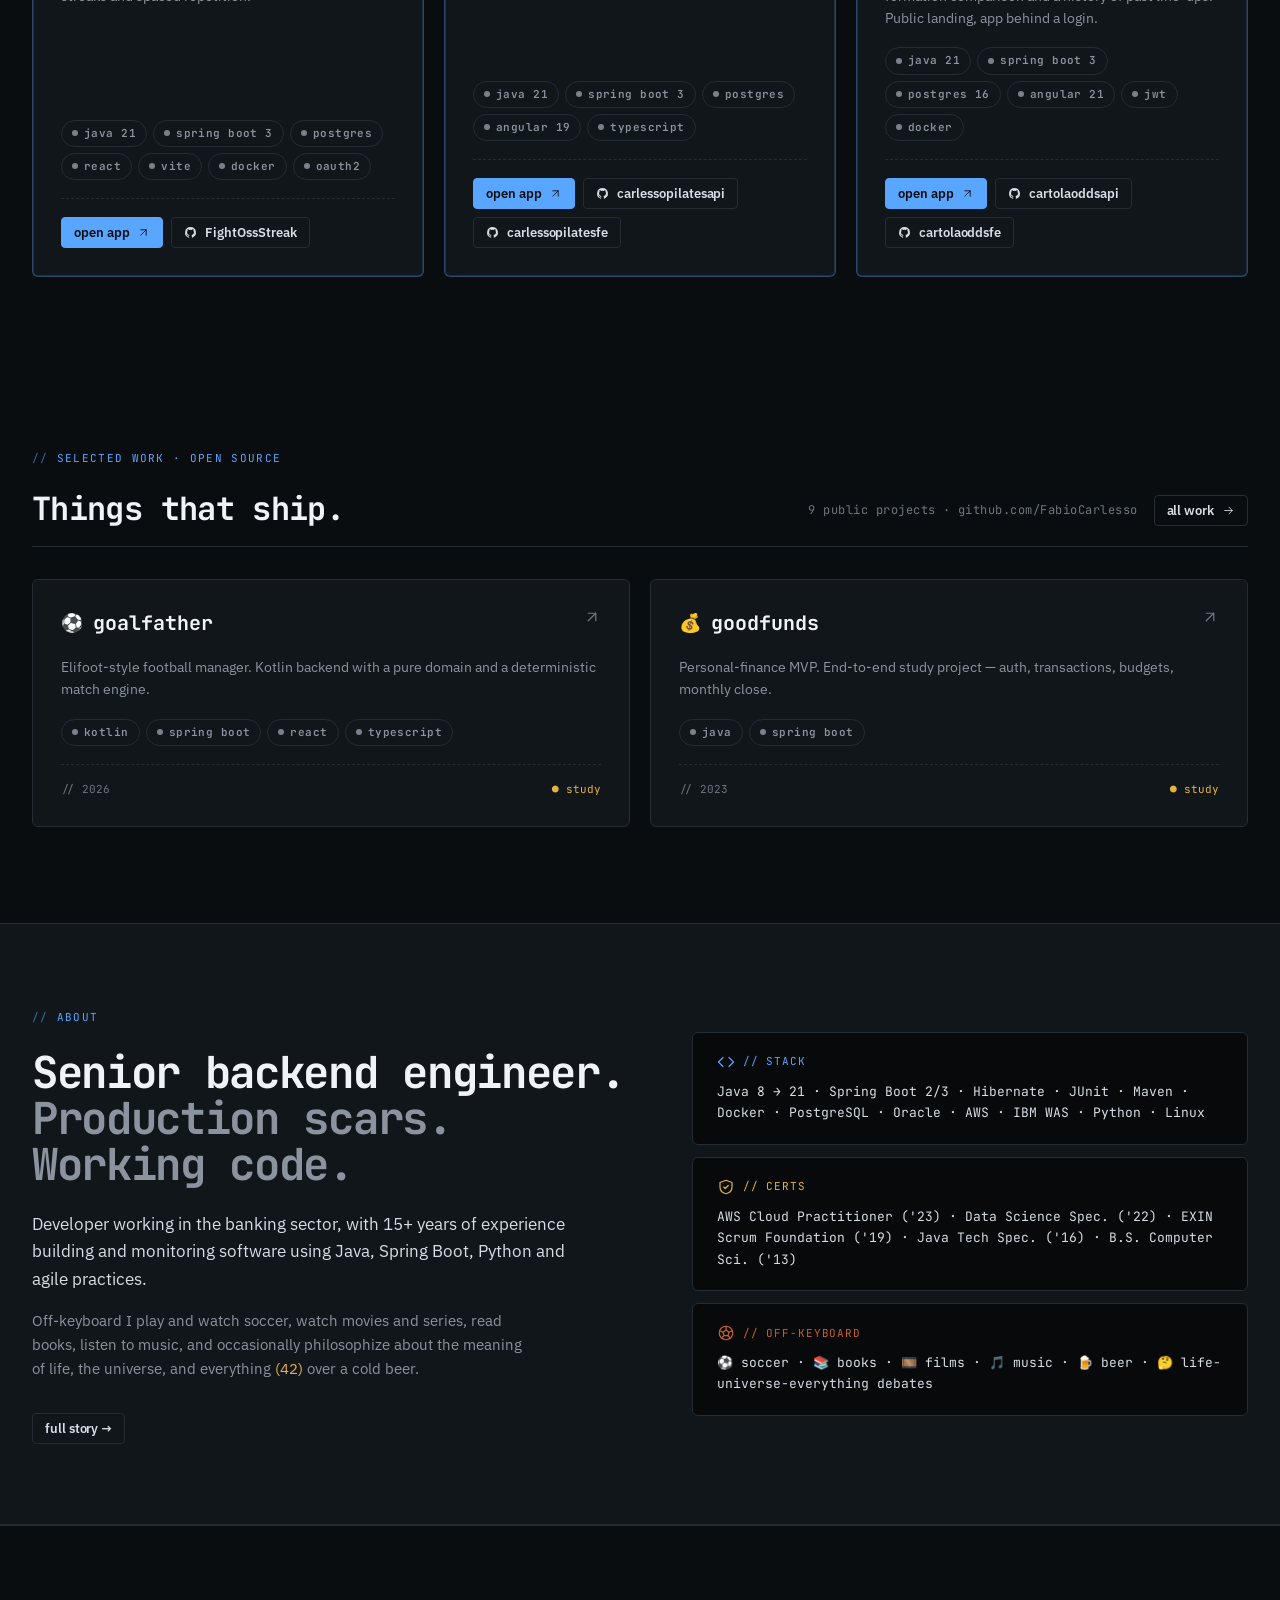
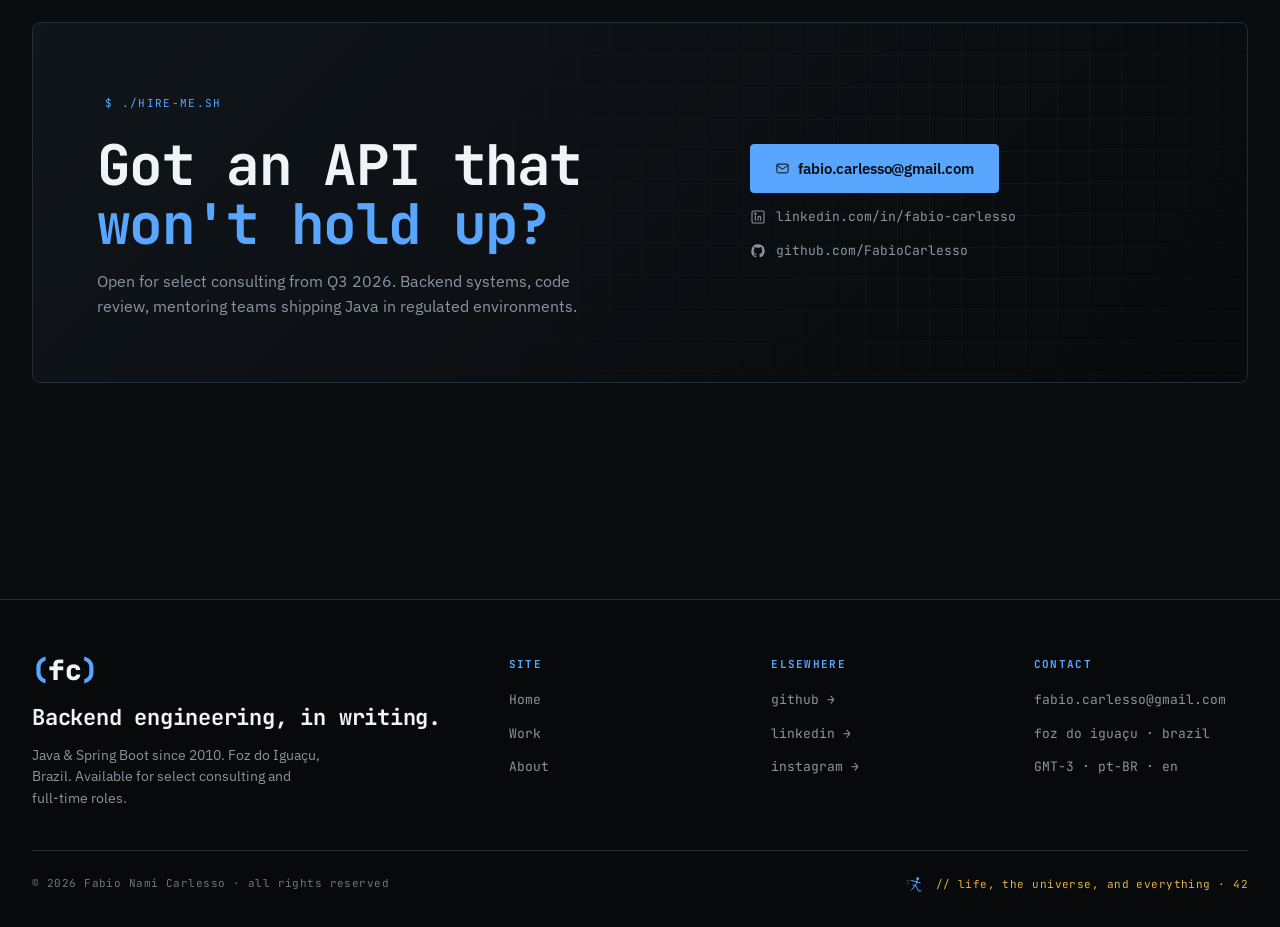
==== commit 93db1eb7: "feat: switch the accent color from green to blue Rename the accent tokens --fc-green* to --fc-blue* " ====
--- a/index.html
+++ b/index.html
@@ -59,7 +59,7 @@
                     <div class="hero-grid">
                         <div class="hero-left">
                             <div class="kicker" data-i18n="home.kicker">Backend Software Engineer · Foz do Iguaçu, BR</div>
-                            <h1 class="hero-h1" data-i18n="home.hero.h1">Building APIs<br>that <span class="green">hold up</span><br>in production.</h1>
+                            <h1 class="hero-h1" data-i18n="home.hero.h1">Building APIs<br>that <span class="blue">hold up</span><br>in production.</h1>
                             <p class="hero-lede" data-i18n="home.hero.lede">Java &amp; Spring Boot since 2010. AWS-certified. Banking-sector pragmatic.<br>I design readable APIs, break problems into testable pieces, and keep the cluster green.</p>
                             <div class="hero-cta">
                                 <a class="btn btn-primary" href="work.html"><span data-i18n="home.hero.cta.primary">View case studies</span>
@@ -231,7 +231,7 @@
                         </div>
                         <div class="about-card-stack">
                             <div class="ac">
-                                <div class="ac-h green"><svg viewBox="0 0 24 24" fill="none" stroke="currentColor" stroke-width="1.6" stroke-linecap="round" stroke-linejoin="round" width="18" height="18"><polyline points="8 6 2 12 8 18"/><polyline points="16 6 22 12 16 18"/></svg><span class="mono green">// STACK</span></div>
+                                <div class="ac-h blue"><svg viewBox="0 0 24 24" fill="none" stroke="currentColor" stroke-width="1.6" stroke-linecap="round" stroke-linejoin="round" width="18" height="18"><polyline points="8 6 2 12 8 18"/><polyline points="16 6 22 12 16 18"/></svg><span class="mono blue">// STACK</span></div>
                                 <div class="ac-body">Java 8 → 21 · Spring Boot 2/3 · Hibernate · JUnit · Maven · Docker · PostgreSQL · Oracle · AWS · IBM WAS · Python · Linux</div>
                             </div>
                             <div class="ac">
@@ -263,19 +263,19 @@
                     </div>
                     <div class="post-grid">
                         <a class="post-card" href="writing.html">
-                            <div class="post-meta"><span>May 14, 2026</span><span>·</span><span>4 min</span><span style="margin-left:auto;color:var(--fc-green)">#debugging</span></div>
+                            <div class="post-meta"><span>May 14, 2026</span><span>·</span><span>4 min</span><span style="margin-left:auto;color:var(--fc-blue)">#debugging</span></div>
                             <h3>The YAML didn't lie</h3>
                             <p>4 hours of Spring Boot debugging, one semicolon, three lessons.</p>
                             <div class="post-foot">read →</div>
                         </a>
                         <a class="post-card" href="writing.html">
-                            <div class="post-meta"><span>April 28, 2026</span><span>·</span><span>6 min</span><span style="margin-left:auto;color:var(--fc-green)">#java</span></div>
+                            <div class="post-meta"><span>April 28, 2026</span><span>·</span><span>6 min</span><span style="margin-left:auto;color:var(--fc-blue)">#java</span></div>
                             <h3>Why I still reach for Spring Boot in 2026</h3>
                             <p>After 15 years of churn, the boring choice keeps shipping.</p>
                             <div class="post-foot">read →</div>
                         </a>
                         <a class="post-card" href="writing.html">
-                            <div class="post-meta"><span>April 10, 2026</span><span>·</span><span>8 min</span><span style="margin-left:auto;color:var(--fc-green)">#career</span></div>
+                            <div class="post-meta"><span>April 10, 2026</span><span>·</span><span>8 min</span><span style="margin-left:auto;color:var(--fc-blue)">#career</span></div>
                             <h3>Banking-sector pragmatic</h3>
                             <p>What 6 years inside a regulated environment taught me about boring software.</p>
                             <div class="post-foot">read →</div>
@@ -293,7 +293,7 @@
                         <div class="cta-inner">
                             <div>
                                 <div class="kicker kicker--bare">$ ./hire-me.sh</div>
-                                <h2 class="h-display" style="font-size:56px" data-i18n="home.cta.h2">Got an API that<br><span class="green">won't hold up?</span></h2>
+                                <h2 class="h-display" style="font-size:56px" data-i18n="home.cta.h2">Got an API that<br><span class="blue">won't hold up?</span></h2>
                                 <p class="lede" data-i18n="home.cta.lede">Open for select consulting from Q3 2026. Backend systems, code review, mentoring teams shipping Java in regulated environments.</p>
                             </div>
                             <div class="cta-actions">
@@ -353,7 +353,7 @@
                 <div class="footer-bottom">
                     <div data-i18n="footer.copyright">© 2026 Fabio Nami Carlesso · all rights reserved</div>
                     <div class="easter">
-                        <svg viewBox="0 0 48 48" width="20" height="20" aria-hidden="true"><circle cx="28" cy="9" r="3.5" fill="var(--fc-green)"/><path d="M27 13 L23 25 L17 24" stroke="var(--fc-green)" stroke-width="2.4" fill="none" stroke-linecap="round"/><path d="M23 16 L34 19" stroke="var(--fc-green)" stroke-width="2.4" fill="none" stroke-linecap="round"/><path d="M23 16 L13 13" stroke="var(--fc-green)" stroke-width="2.4" fill="none" stroke-linecap="round"/><path d="M23 25 L30 38 L36 38" stroke="var(--fc-green)" stroke-width="2.4" fill="none" stroke-linecap="round"/><path d="M23 25 L13 36" stroke="var(--fc-green)" stroke-width="2.4" fill="none" stroke-linecap="round"/><line x1="2" y1="14" x2="9" y2="14" stroke="var(--fc-green)" stroke-width="1.6" stroke-linecap="round" opacity="0.6"/><line x1="0" y1="20" x2="8" y2="20" stroke="var(--fc-green)" stroke-width="1.6" stroke-linecap="round" opacity="0.4"/><line x1="3" y1="26" x2="9" y2="26" stroke="var(--fc-green)" stroke-width="1.6" stroke-linecap="round" opacity="0.25"/></svg>
+                        <svg viewBox="0 0 48 48" width="20" height="20" aria-hidden="true"><circle cx="28" cy="9" r="3.5" fill="var(--fc-blue)"/><path d="M27 13 L23 25 L17 24" stroke="var(--fc-blue)" stroke-width="2.4" fill="none" stroke-linecap="round"/><path d="M23 16 L34 19" stroke="var(--fc-blue)" stroke-width="2.4" fill="none" stroke-linecap="round"/><path d="M23 16 L13 13" stroke="var(--fc-blue)" stroke-width="2.4" fill="none" stroke-linecap="round"/><path d="M23 25 L30 38 L36 38" stroke="var(--fc-blue)" stroke-width="2.4" fill="none" stroke-linecap="round"/><path d="M23 25 L13 36" stroke="var(--fc-blue)" stroke-width="2.4" fill="none" stroke-linecap="round"/><line x1="2" y1="14" x2="9" y2="14" stroke="var(--fc-blue)" stroke-width="1.6" stroke-linecap="round" opacity="0.6"/><line x1="0" y1="20" x2="8" y2="20" stroke="var(--fc-blue)" stroke-width="1.6" stroke-linecap="round" opacity="0.4"/><line x1="3" y1="26" x2="9" y2="26" stroke="var(--fc-blue)" stroke-width="1.6" stroke-linecap="round" opacity="0.25"/></svg>
                         <span>// life, the universe, and everything · 42</span>
                     </div>
                 </div>
--- a/css/tokens.css
+++ b/css/tokens.css
@@ -17,9 +17,9 @@
   --fc-bone:       #fafaf7;   /* near-white para máximo contraste */
 
   /* —— Accents ——————————————————————————————————— */
-  --fc-green:      #3fb950;   /* terminal green — accent primário */
-  --fc-green-soft: #2ea043;
-  --fc-green-glow: rgba(63, 185, 80, 0.18);
+  --fc-blue:       #58a6ff;   /* signal blue — accent primário */
+  --fc-blue-soft:  #388bfd;
+  --fc-blue-glow:  rgba(88, 166, 255, 0.18);
 
   --fc-amber:      #e3b341;   /* 42 / easter eggs / highlights */
   --fc-amber-soft: #d29922;
--- a/css/style.css
+++ b/css/style.css
@@ -17,7 +17,7 @@
   scroll-behavior: smooth;
 }
 
-::selection { background: var(--fc-green); color: var(--fc-ink); }
+::selection { background: var(--fc-blue); color: var(--fc-ink); }
 
 a { color: inherit; text-decoration: none; cursor: pointer; }
 
@@ -26,7 +26,7 @@
 button { font-family: inherit; }
 
 :focus-visible {
-  outline: 2px solid var(--fc-green);
+  outline: 2px solid var(--fc-blue);
   outline-offset: 2px;
   border-radius: var(--fc-r-1);
 }
@@ -48,7 +48,7 @@
   position: fixed;
   inset: 0;
   background:
-    radial-gradient(circle at 20% 10%, rgba(63, 185, 80, 0.05), transparent 50%),
+    radial-gradient(circle at 20% 10%, rgba(88, 166, 255, 0.05), transparent 50%),
     radial-gradient(circle at 80% 90%, rgba(227, 179, 65, 0.03), transparent 50%);
   pointer-events: none;
   z-index: 0;
@@ -89,11 +89,11 @@
   line-height: 1;
   white-space: nowrap;
 }
-.logo-fc .paren { color: var(--fc-green); }
+.logo-fc .paren { color: var(--fc-blue); }
 
 /* —— Generic utilities ————————————————————————————— */
 .mono  { font-family: var(--fc-font-mono); }
-.green { color: var(--fc-green); }
+.blue { color: var(--fc-blue); }
 .amber { color: var(--fc-amber); }
 .muted { color: var(--fc-text-mid); }
 .faint { color: var(--fc-text-low); }
@@ -114,7 +114,7 @@
   font-size: 11px;
   letter-spacing: 0.12em;
   text-transform: uppercase;
-  color: var(--fc-green);
+  color: var(--fc-blue);
   margin-bottom: 24px;
 }
 .kicker::before { content: "//"; opacity: 0.6; }
@@ -193,14 +193,14 @@
 .pulse {
   width: 6px; height: 6px;
   border-radius: var(--fc-r-pill);
-  background: var(--fc-green);
-  box-shadow: 0 0 0 0 rgba(63, 185, 80, 0.6);
+  background: var(--fc-blue);
+  box-shadow: 0 0 0 0 rgba(88, 166, 255, 0.6);
   animation: pulse 2.2s ease-out infinite;
 }
 @keyframes pulse {
-  0%   { box-shadow: 0 0 0 0 rgba(63, 185, 80, 0.6); }
-  60%  { box-shadow: 0 0 0 10px rgba(63, 185, 80, 0); }
-  100% { box-shadow: 0 0 0 0 rgba(63, 185, 80, 0); }
+  0%   { box-shadow: 0 0 0 0 rgba(88, 166, 255, 0.6); }
+  60%  { box-shadow: 0 0 0 10px rgba(88, 166, 255, 0); }
+  100% { box-shadow: 0 0 0 0 rgba(88, 166, 255, 0); }
 }
 .topbar-nav { display: flex; gap: 4px; align-items: center; }
 .topbar-nav a {
@@ -212,21 +212,21 @@
   transition: all 0.15s ease;
 }
 .topbar-nav a:hover { color: var(--fc-text-hi); background: var(--fc-ink-3); }
-.topbar-nav a.active { color: var(--fc-green); }
+.topbar-nav a.active { color: var(--fc-blue); }
 .topbar-nav a.active::before { content: "$ "; opacity: 0.7; }
 .topbar-cta {
   font-family: var(--fc-font-mono);
   font-size: 13px;
   font-weight: 600;
   color: var(--fc-ink);
-  background: var(--fc-green);
+  background: var(--fc-blue);
   padding: 8px 14px;
   border-radius: var(--fc-r-2);
   cursor: pointer;
   transition: background 0.15s ease;
   border: none;
 }
-.topbar-cta:hover { background: var(--fc-green-soft); }
+.topbar-cta:hover { background: var(--fc-blue-soft); }
 .nav-toggle { display: none; }
 
 /* —— Language toggle ——————————————————————————————— */
@@ -246,8 +246,8 @@
   flex-shrink: 0;
 }
 .lang-toggle:hover {
-  color: var(--fc-green);
-  border-color: var(--fc-green);
+  color: var(--fc-blue);
+  border-color: var(--fc-blue);
 }
 
 /* ============================================================
@@ -285,7 +285,7 @@
   font-size: 11px;
   letter-spacing: 0.12em;
   text-transform: uppercase;
-  color: var(--fc-green);
+  color: var(--fc-blue);
   margin-bottom: 14px;
 }
 .footer-col ul { list-style: none; display: flex; flex-direction: column; gap: 10px; }
@@ -295,7 +295,7 @@
   color: var(--fc-text-mid);
   transition: color 0.15s ease;
 }
-.footer-col li a:hover { color: var(--fc-green); }
+.footer-col li a:hover { color: var(--fc-blue); }
 .footer-bottom {
   padding-top: 24px;
   display: flex;
@@ -332,21 +332,21 @@
 .btn-mono { font-family: var(--fc-font-mono); font-weight: 600; letter-spacing: 0; }
 .btn-sm { padding: 8px 12px; font-size: 13px; }
 .btn-lg { padding: 16px 24px; font-size: 15px; }
-.btn-primary { background: var(--fc-green); color: var(--fc-ink); border-color: var(--fc-green); }
-.btn-primary:hover { background: var(--fc-green-soft); }
+.btn-primary { background: var(--fc-blue); color: var(--fc-ink); border-color: var(--fc-blue); }
+.btn-primary:hover { background: var(--fc-blue-soft); }
 .btn-secondary { background: var(--fc-ink-3); color: var(--fc-text-hi); border-color: var(--fc-ink-4); }
 .btn-secondary:hover { background: var(--fc-ink-4); }
 .btn-ghost { background: transparent; color: var(--fc-text); border-color: var(--fc-ink-4); }
-.btn-ghost:hover { color: var(--fc-green); border-color: var(--fc-green); }
+.btn-ghost:hover { color: var(--fc-blue); border-color: var(--fc-blue); }
 .btn-terminal {
   background: var(--fc-ink);
-  color: var(--fc-green);
-  border-color: var(--fc-green);
+  color: var(--fc-blue);
+  border-color: var(--fc-blue);
   font-family: var(--fc-font-mono);
   font-weight: 600;
 }
 .btn-terminal::before { content: "> "; opacity: 0.7; }
-.btn-terminal:hover { background: var(--fc-green-glow); }
+.btn-terminal:hover { background: var(--fc-blue-glow); }
 .btn-danger { background: var(--fc-rust); color: var(--fc-bone); border-color: var(--fc-rust); }
 
 /* ============================================================
@@ -371,7 +371,7 @@
   opacity: 0.85;
 }
 .bd-neutral { color: var(--fc-text-mid); border-color: var(--fc-ink-4); background: var(--fc-ink-2); }
-.bd-active  { color: var(--fc-green); border-color: rgba(63, 185, 80, 0.35); background: rgba(63, 185, 80, 0.08); }
+.bd-active  { color: var(--fc-blue); border-color: rgba(88, 166, 255, 0.35); background: rgba(88, 166, 255, 0.08); }
 .bd-warn    { color: var(--fc-amber); border-color: rgba(227, 179, 65, 0.4); background: rgba(227, 179, 65, 0.08); }
 .bd-error   { color: var(--fc-rust); border-color: rgba(200, 96, 42, 0.4); background: rgba(200, 96, 42, 0.08); }
 
@@ -409,8 +409,8 @@
   position: relative;
   overflow: hidden;
 }
-.proj:hover { border-color: var(--fc-green); transform: translateY(-2px); }
-.proj:hover .proj-arrow { transform: translate(4px, -4px); color: var(--fc-green); }
+.proj:hover { border-color: var(--fc-blue); transform: translateY(-2px); }
+.proj:hover .proj-arrow { transform: translate(4px, -4px); color: var(--fc-blue); }
 .proj-head { display: flex; justify-content: space-between; align-items: flex-start; margin-bottom: 18px; }
 .proj-name {
   font-family: var(--fc-font-mono);
@@ -441,7 +441,7 @@
   font-size: 11px;
   color: var(--fc-text-low);
 }
-.proj-status.production { color: var(--fc-green); }
+.proj-status.production { color: var(--fc-blue); }
 .proj-status.source  { color: var(--fc-text-mid); }
 .proj-status.study   { color: var(--fc-amber); }
 .proj-status.archived { color: var(--fc-text-low); }
@@ -460,12 +460,12 @@
   flex-direction: column;
   padding: 28px;
   background: var(--fc-ink-2);
-  border: 1px solid rgba(63, 185, 80, 0.35);
+  border: 1px solid rgba(88, 166, 255, 0.35);
   border-radius: var(--fc-r-3);
-  box-shadow: 0 0 0 1px var(--fc-green-glow) inset;
+  box-shadow: 0 0 0 1px var(--fc-blue-glow) inset;
   transition: border-color 0.2s ease;
 }
-.prod-card:hover { border-color: var(--fc-green); }
+.prod-card:hover { border-color: var(--fc-blue); }
 .prod-head { display: flex; flex-wrap: wrap; align-items: flex-start; gap: 12px; margin-bottom: 18px; }
 .prod-head .glyph { font-size: 22px; line-height: 1.2; }
 .prod-id { flex: 1; min-width: 0; }
@@ -479,7 +479,7 @@
 .prod-url {
   font-family: var(--fc-font-mono);
   font-size: 12px;
-  color: var(--fc-green);
+  color: var(--fc-blue);
   overflow-wrap: anywhere;
 }
 .prod-url:hover { text-decoration: underline; }
@@ -516,7 +516,7 @@
   font-family: var(--fc-font-mono);
   box-shadow:
     0 30px 80px rgba(0, 0, 0, 0.5),
-    0 0 0 1px rgba(63, 185, 80, 0.08) inset;
+    0 0 0 1px rgba(88, 166, 255, 0.08) inset;
   min-height: 360px;
 }
 .term-card-bar {
@@ -528,7 +528,7 @@
 .dot { width: 11px; height: 11px; border-radius: var(--fc-r-pill); }
 .dot-r { background: var(--fc-rust); }
 .dot-y { background: var(--fc-amber); }
-.dot-g { background: var(--fc-green); }
+.dot-g { background: var(--fc-blue); }
 .term-title { margin-left: 14px; font-size: 11px; color: var(--fc-text-low); letter-spacing: 0.04em; }
 .term-card-body {
   padding: 22px 24px;
@@ -538,7 +538,7 @@
   min-height: 300px;
 }
 .term-line { display: flex; align-items: center; gap: 10px; }
-.prompt { color: var(--fc-green); font-weight: 700; }
+.prompt { color: var(--fc-blue); font-weight: 700; }
 .cmd { color: var(--fc-text-hi); }
 .term-out { padding-left: 22px; color: var(--fc-text-mid); }
 .term-out.amber { color: var(--fc-amber); }
@@ -546,7 +546,7 @@
   display: inline-block;
   width: 8px; height: 16px;
   vertical-align: -2px;
-  background: var(--fc-green);
+  background: var(--fc-blue);
   animation: blink 1.1s steps(1) infinite;
 }
 @keyframes blink { 0%, 50% { opacity: 1; } 50.01%, 100% { opacity: 0; } }
@@ -578,7 +578,7 @@
   text-transform: lowercase;
   position: relative;
 }
-.marq-item::after { content: "·"; position: absolute; right: -32px; color: var(--fc-green); }
+.marq-item::after { content: "·"; position: absolute; right: -32px; color: var(--fc-blue); }
 @keyframes marq { from { transform: translateX(0); } to { transform: translateX(-50%); } }
 @media (prefers-reduced-motion: reduce) {
   .marq-track { animation: none; }
@@ -644,11 +644,11 @@
   border-radius: var(--fc-r-3);
   transition: all 0.2s ease;
 }
-.post-card:hover { border-color: var(--fc-green); transform: translateY(-2px); }
+.post-card:hover { border-color: var(--fc-blue); transform: translateY(-2px); }
 .post-meta { display: flex; gap: 8px; font-family: var(--fc-font-mono); font-size: 11px; color: var(--fc-text-low); margin-bottom: 16px; letter-spacing: 0.04em; }
 .post-card h3 { font-family: var(--fc-font-mono); font-size: 22px; font-weight: 700; color: var(--fc-text-hi); margin-bottom: 8px; letter-spacing: -0.01em; line-height: 1.2; }
 .post-card p { font-size: 14px; color: var(--fc-text-mid); line-height: 1.55; }
-.post-foot { margin-top: 20px; padding-top: 16px; border-top: 1px dashed var(--fc-ink-4); font-family: var(--fc-font-mono); font-size: 12px; color: var(--fc-green); }
+.post-foot { margin-top: 20px; padding-top: 16px; border-top: 1px dashed var(--fc-ink-4); font-family: var(--fc-font-mono); font-size: 12px; color: var(--fc-blue); }
 
 .cta-card {
   position: relative;
@@ -661,8 +661,8 @@
 .cta-grid-bg {
   position: absolute; inset: 0;
   background-image:
-    linear-gradient(rgba(63, 185, 80, 0.06) 1px, transparent 1px),
-    linear-gradient(90deg, rgba(63, 185, 80, 0.06) 1px, transparent 1px);
+    linear-gradient(rgba(88, 166, 255, 0.06) 1px, transparent 1px),
+    linear-gradient(90deg, rgba(88, 166, 255, 0.06) 1px, transparent 1px);
   background-size: 32px 32px;
   -webkit-mask-image: radial-gradient(circle at 80% 50%, black, transparent 70%);
   mask-image: radial-gradient(circle at 80% 50%, black, transparent 70%);
@@ -672,7 +672,7 @@
 .cta-inner .lede { font-size: 16px; color: var(--fc-text-mid); max-width: 50ch; margin-top: 16px; }
 .cta-actions { display: flex; flex-direction: column; gap: 14px; align-items: flex-start; }
 .cta-link { display: flex; align-items: center; gap: 10px; font-family: var(--fc-font-mono); font-size: 13px; color: var(--fc-text-mid); }
-.cta-link:hover { color: var(--fc-green); }
+.cta-link:hover { color: var(--fc-blue); }
 .cta-link svg { width: 16px; height: 16px; }
 
 .section-pad { padding: 96px 0; }
@@ -707,11 +707,11 @@
   gap: 8px;
 }
 .filter:hover { color: var(--fc-text-hi); border-color: var(--fc-ink-3); }
-.filter.active { color: var(--fc-green); border-color: var(--fc-green); background: rgba(63, 185, 80, 0.06); }
+.filter.active { color: var(--fc-blue); border-color: var(--fc-blue); background: rgba(88, 166, 255, 0.06); }
 .filter-count { font-size: 10px; padding: 1px 6px; background: var(--fc-ink-3); border-radius: var(--fc-r-pill); color: var(--fc-text-low); }
-.filter.active .filter-count { background: rgba(63, 185, 80, 0.18); color: var(--fc-green); }
+.filter.active .filter-count { background: rgba(88, 166, 255, 0.18); color: var(--fc-blue); }
 .work-link { font-family: var(--fc-font-mono); font-size: 12px; color: var(--fc-text-mid); display: inline-flex; align-items: center; gap: 8px; }
-.work-link:hover { color: var(--fc-green); }
+.work-link:hover { color: var(--fc-blue); }
 .work-grid { display: grid; grid-template-columns: repeat(3, 1fr); gap: 20px; }
 .proj.is-hidden { display: none; }
 .empty { padding: 64px; text-align: center; color: var(--fc-text-low); border: 1px dashed var(--fc-ink-4); border-radius: var(--fc-r-3); display: none; }
@@ -721,9 +721,9 @@
 .cs-grid { display: grid; grid-template-columns: 1fr 2fr; gap: 64px; align-items: start; }
 .cs-stat-col { display: flex; flex-direction: column; gap: 20px; padding-right: 32px; border-right: 1px solid var(--fc-ink-4); }
 .cs-stat { display: flex; flex-direction: column; gap: 4px; }
-.cs-stat b { font-family: var(--fc-font-mono); font-weight: 800; font-size: 44px; color: var(--fc-green); letter-spacing: -0.04em; line-height: 1; }
+.cs-stat b { font-family: var(--fc-font-mono); font-weight: 800; font-size: 44px; color: var(--fc-blue); letter-spacing: -0.04em; line-height: 1; }
 .cs-stat span { font-family: var(--fc-font-mono); font-size: 11px; color: var(--fc-text-low); letter-spacing: 0.08em; text-transform: uppercase; }
-.cs-body h3 { font-family: var(--fc-font-mono); font-size: 14px; font-weight: 700; color: var(--fc-green); margin-bottom: 8px; margin-top: 24px; letter-spacing: 0.04em; text-transform: uppercase; }
+.cs-body h3 { font-family: var(--fc-font-mono); font-size: 14px; font-weight: 700; color: var(--fc-blue); margin-bottom: 8px; margin-top: 24px; letter-spacing: 0.04em; text-transform: uppercase; }
 .cs-body h3:first-child { margin-top: 0; }
 .cs-body p { font-size: 15px; color: var(--fc-text); line-height: 1.65; max-width: 60ch; }
 .cs-actions { margin-top: 24px; display: flex; gap: 12px; flex-wrap: wrap; }
@@ -749,14 +749,14 @@
 .portrait-grid {
   position: absolute; inset: 0;
   background-image:
-    linear-gradient(rgba(63, 185, 80, 0.06) 1px, transparent 1px),
-    linear-gradient(90deg, rgba(63, 185, 80, 0.06) 1px, transparent 1px);
+    linear-gradient(rgba(88, 166, 255, 0.06) 1px, transparent 1px),
+    linear-gradient(90deg, rgba(88, 166, 255, 0.06) 1px, transparent 1px);
   background-size: 28px 28px;
   -webkit-mask-image: radial-gradient(circle at 60% 30%, black, transparent 80%);
   mask-image: radial-gradient(circle at 60% 30%, black, transparent 80%);
 }
 .portrait-content { position: relative; z-index: 1; }
-.portrait-mono { font-family: var(--fc-font-mono); font-size: 12px; color: var(--fc-green); margin-bottom: 16px; }
+.portrait-mono { font-family: var(--fc-font-mono); font-size: 12px; color: var(--fc-blue); margin-bottom: 16px; }
 .portrait-name {
   font-family: var(--fc-font-mono);
   font-weight: 800;
@@ -788,11 +788,11 @@
 .tl-tag { font-family: var(--fc-font-mono); font-size: 11px; letter-spacing: 0.08em; margin-bottom: 4px; display: block; }
 .tl-content p { font-size: 15px; color: var(--fc-text); line-height: 1.55; max-width: 60ch; }
 /* timeline tag colors */
-.tag-java, .tag-ship { color: var(--fc-green); }
+.tag-java, .tag-ship { color: var(--fc-blue); }
 .tag-education, .tag-cert { color: var(--fc-amber); }
 .tag-career { color: var(--fc-text-hi); }
 .tag-now { color: var(--fc-rust); }
-.tl-dot.tag-java, .tl-dot.tag-ship { border-color: var(--fc-green); }
+.tl-dot.tag-java, .tl-dot.tag-ship { border-color: var(--fc-blue); }
 .tl-dot.tag-education, .tl-dot.tag-cert { border-color: var(--fc-amber); }
 .tl-dot.tag-career { border-color: var(--fc-text-hi); }
 .tl-dot.tag-now { border-color: var(--fc-rust); }
@@ -824,13 +824,13 @@
   align-items: start;
 }
 .writing-row:hover { background: var(--fc-ink-2); padding-left: 16px; padding-right: 16px; border-radius: var(--fc-r-3); }
-.writing-row:hover h3 { color: var(--fc-green); }
+.writing-row:hover h3 { color: var(--fc-blue); }
 .writing-row:last-child { border-bottom: 1px solid var(--fc-ink-4); }
 .wr-date { font-family: var(--fc-font-mono); display: flex; flex-direction: column; gap: 4px; }
 .wr-year { font-size: 11px; color: var(--fc-text-low); letter-spacing: 0.08em; text-transform: uppercase; }
 .wr-day { font-size: 13px; color: var(--fc-text); }
 .wr-meta { display: flex; gap: 8px; font-family: var(--fc-font-mono); font-size: 11px; color: var(--fc-text-low); margin-bottom: 12px; letter-spacing: 0.04em; }
-.wr-meta span:first-child { color: var(--fc-green); }
+.wr-meta span:first-child { color: var(--fc-blue); }
 .wr-body h3 {
   font-family: var(--fc-font-mono);
   font-size: 28px;
@@ -841,7 +841,7 @@
   transition: color 0.15s ease;
 }
 .wr-body p { font-size: 15px; color: var(--fc-text-mid); line-height: 1.6; max-width: 65ch; }
-.wr-foot { margin-top: 14px; font-family: var(--fc-font-mono); font-size: 12px; color: var(--fc-green); }
+.wr-foot { margin-top: 14px; font-family: var(--fc-font-mono); font-size: 12px; color: var(--fc-blue); }
 
 .sub-block {
   padding: 40px;
@@ -867,7 +867,7 @@
   font-size: 13px;
   outline: none;
 }
-.sub-form input:focus { border-color: var(--fc-green); }
+.sub-form input:focus { border-color: var(--fc-blue); }
 
 /* ============================================================
    CONTACT
@@ -888,7 +888,7 @@
   align-items: center;
   transition: all 0.15s ease;
 }
-.method:hover { border-color: var(--fc-green); transform: translateX(4px); }
+.method:hover { border-color: var(--fc-blue); transform: translateX(4px); }
 .method--info { cursor: default; }
 .method--info:hover { transform: none; border-color: var(--fc-ink-4); }
 .method-label { font-family: var(--fc-font-mono); font-size: 10px; color: var(--fc-text-low); letter-spacing: 0.12em; }
@@ -898,8 +898,8 @@
 
 .response-box {
   padding: 20px 24px;
-  background: rgba(63, 185, 80, 0.04);
-  border: 1px solid rgba(63, 185, 80, 0.25);
+  background: rgba(88, 166, 255, 0.04);
+  border: 1px solid rgba(88, 166, 255, 0.25);
   border-radius: var(--fc-r-3);
   display: flex;
   align-items: center;
@@ -910,7 +910,7 @@
   display: inline-block;
   width: 10px; height: 10px;
   border-radius: var(--fc-r-pill);
-  background: var(--fc-green);
+  background: var(--fc-blue);
   animation: pulse 2.2s ease-out infinite;
 }
 .response-box .big { font-family: var(--fc-font-mono); font-size: 20px; color: var(--fc-text-hi); margin-top: 4px; }
@@ -931,7 +931,7 @@
 .form-title { margin-left: 14px; font-size: 11px; color: var(--fc-text-low); letter-spacing: 0.04em; }
 .form-body { padding: 32px; }
 .form-group { margin-bottom: 18px; display: flex; flex-direction: column; gap: 6px; }
-.form-group label { font-family: var(--fc-font-mono); font-size: 12px; color: var(--fc-green); }
+.form-group label { font-family: var(--fc-font-mono); font-size: 12px; color: var(--fc-blue); }
 .req { color: var(--fc-rust); }
 .form-group input, .form-group textarea {
   padding: 10px 14px;
@@ -944,7 +944,7 @@
   outline: none;
   resize: vertical;
 }
-.form-group input:focus, .form-group textarea:focus { border-color: var(--fc-green); }
+.form-group input:focus, .form-group textarea:focus { border-color: var(--fc-blue); }
 .form-foot { display: flex; align-items: center; justify-content: space-between; gap: 16px; margin-top: 24px; padding-top: 20px; border-top: 1px dashed var(--fc-ink-4); flex-wrap: wrap; }
 
 .form-success { text-align: center; padding: 48px 24px; }
@@ -953,8 +953,8 @@
   width: 80px; height: 80px;
   margin: 0 auto 24px;
   border-radius: var(--fc-r-pill);
-  background: rgba(63, 185, 80, 0.1);
-  border: 2px solid var(--fc-green);
+  background: rgba(88, 166, 255, 0.1);
+  border: 2px solid var(--fc-blue);
   display: flex;
   align-items: center;
   justify-content: center;
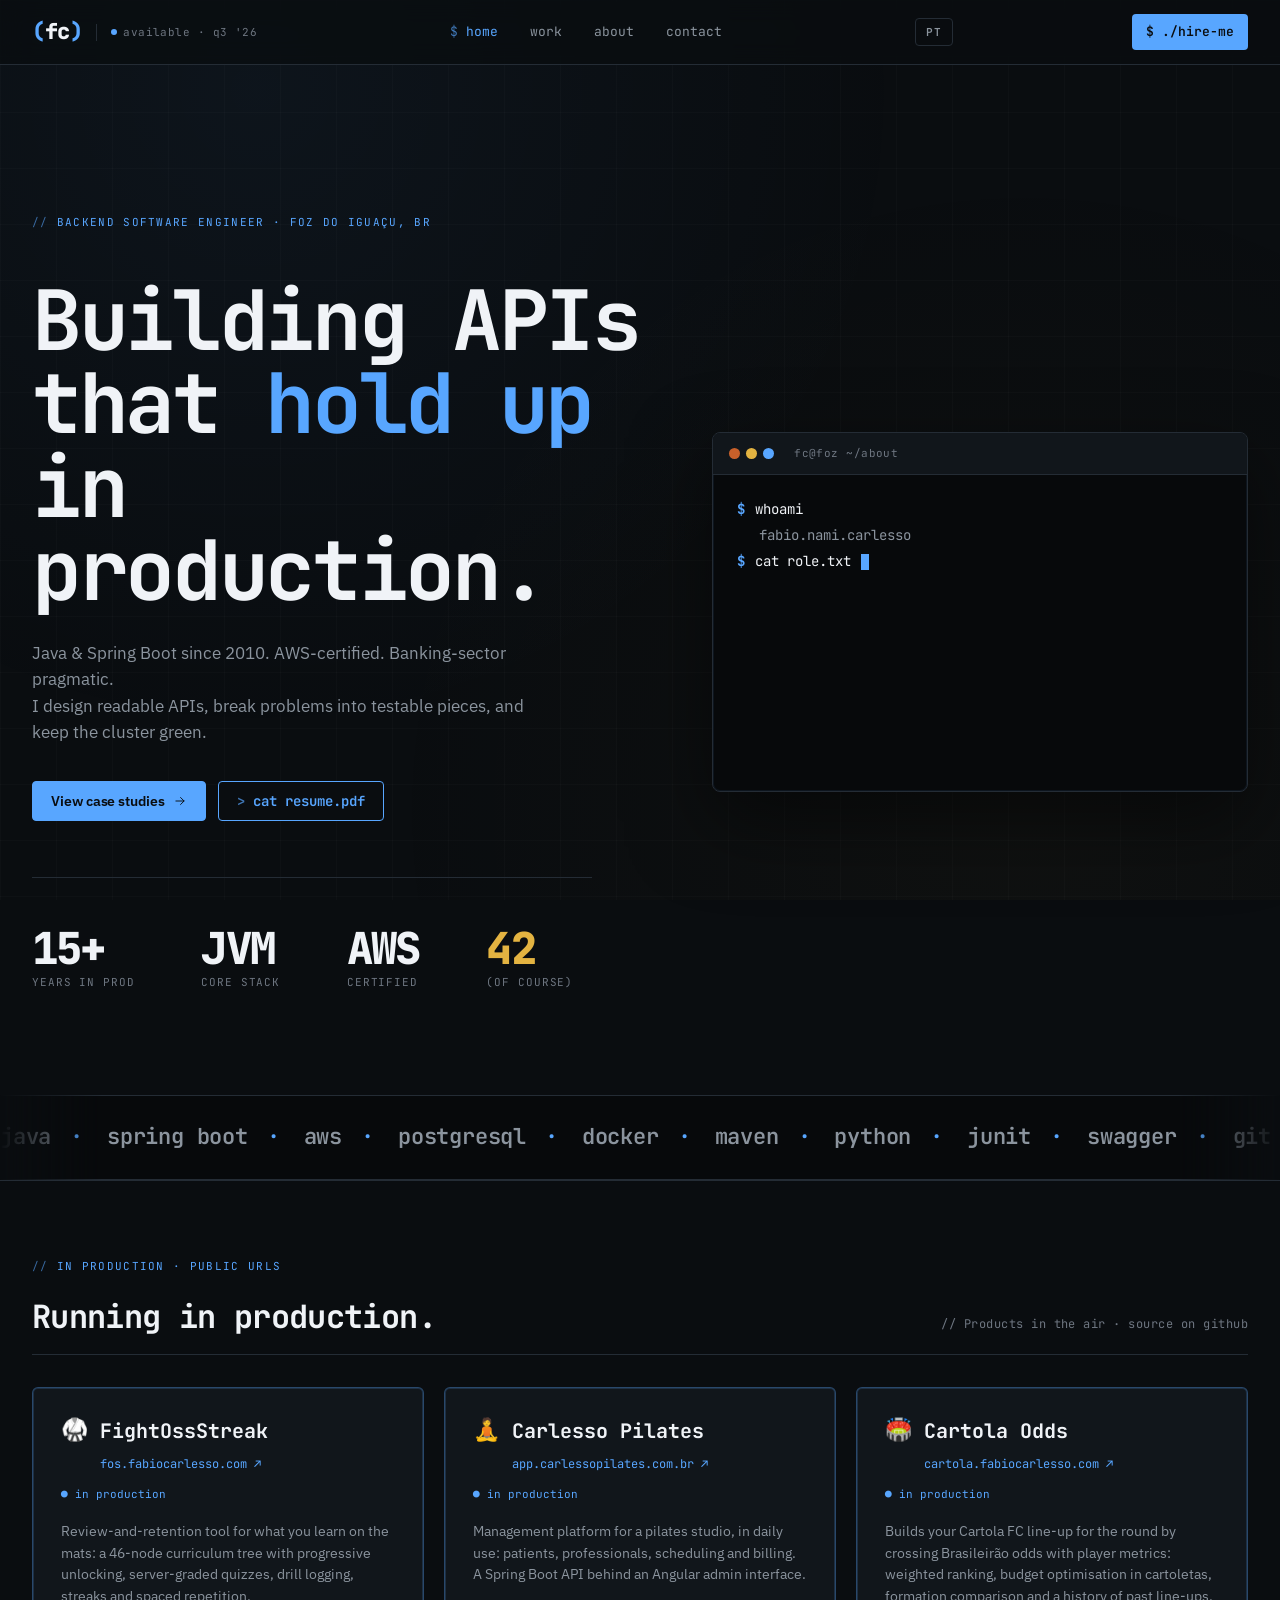
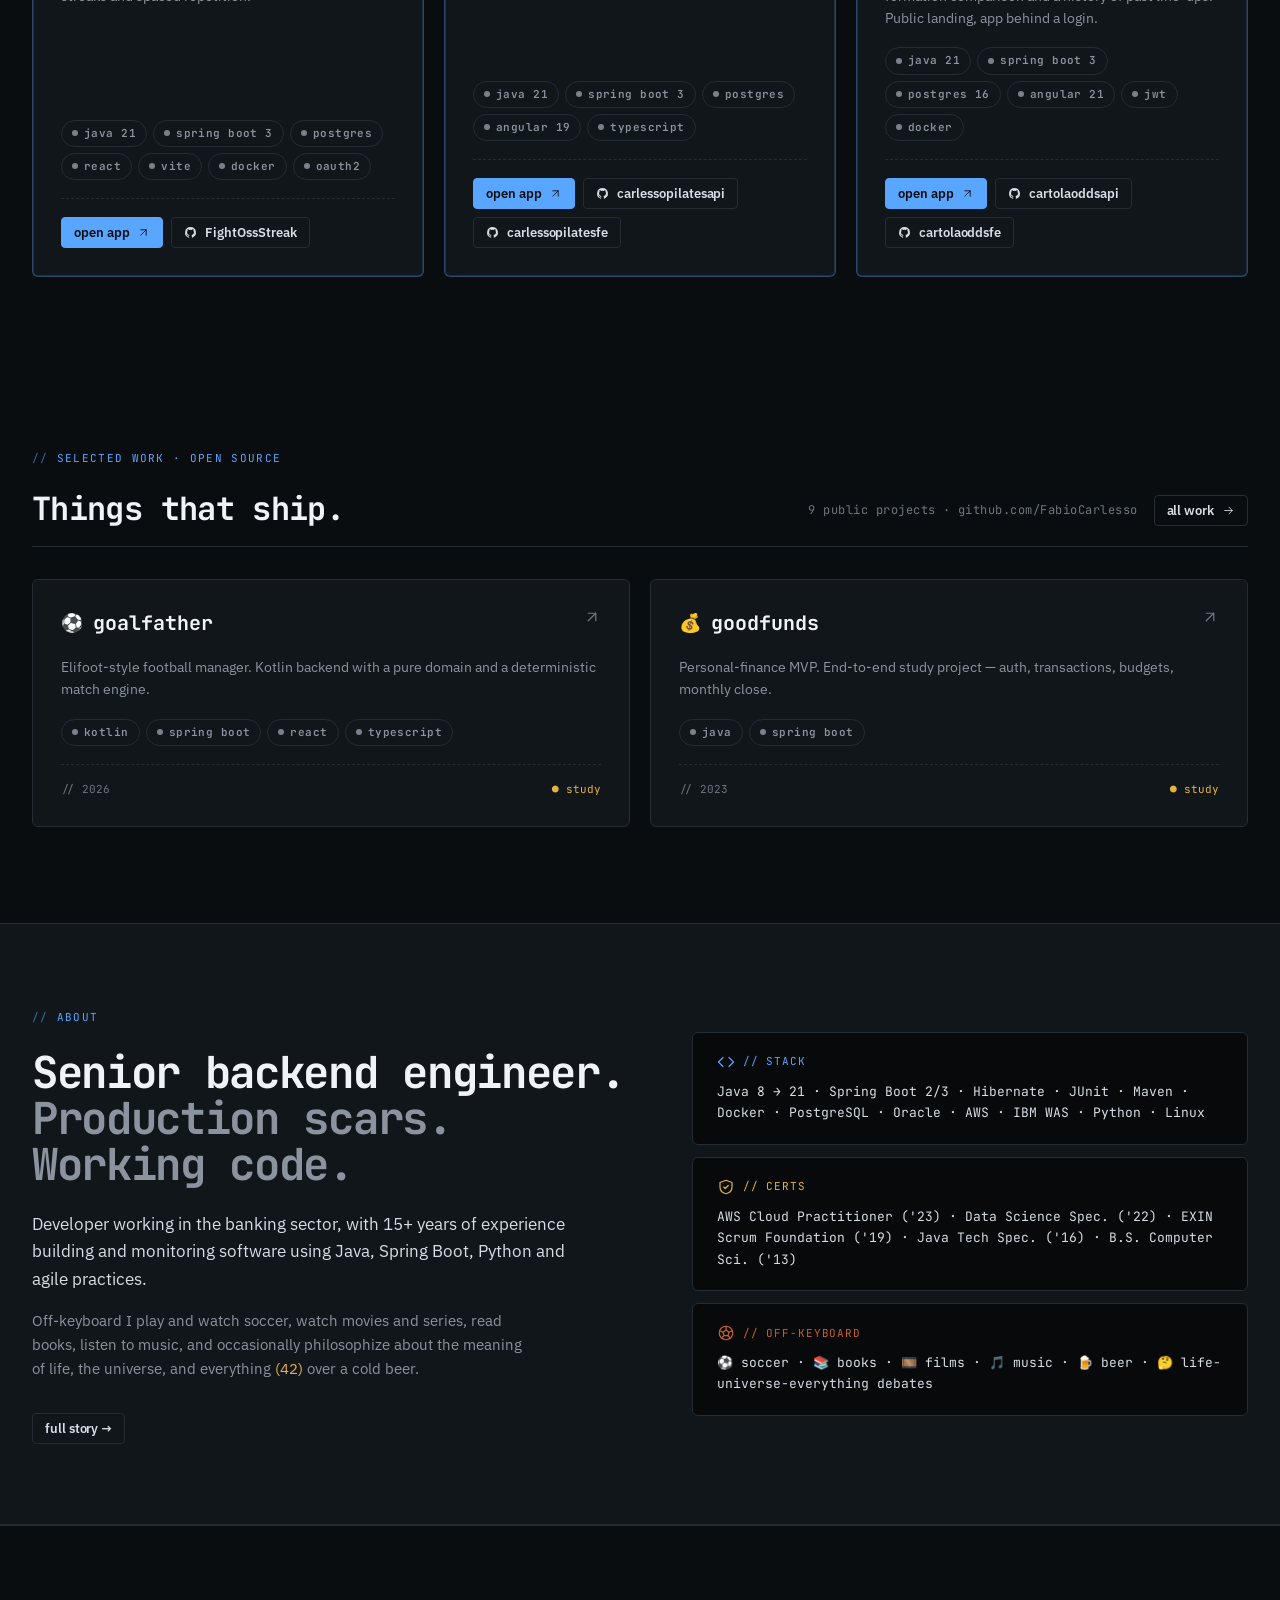
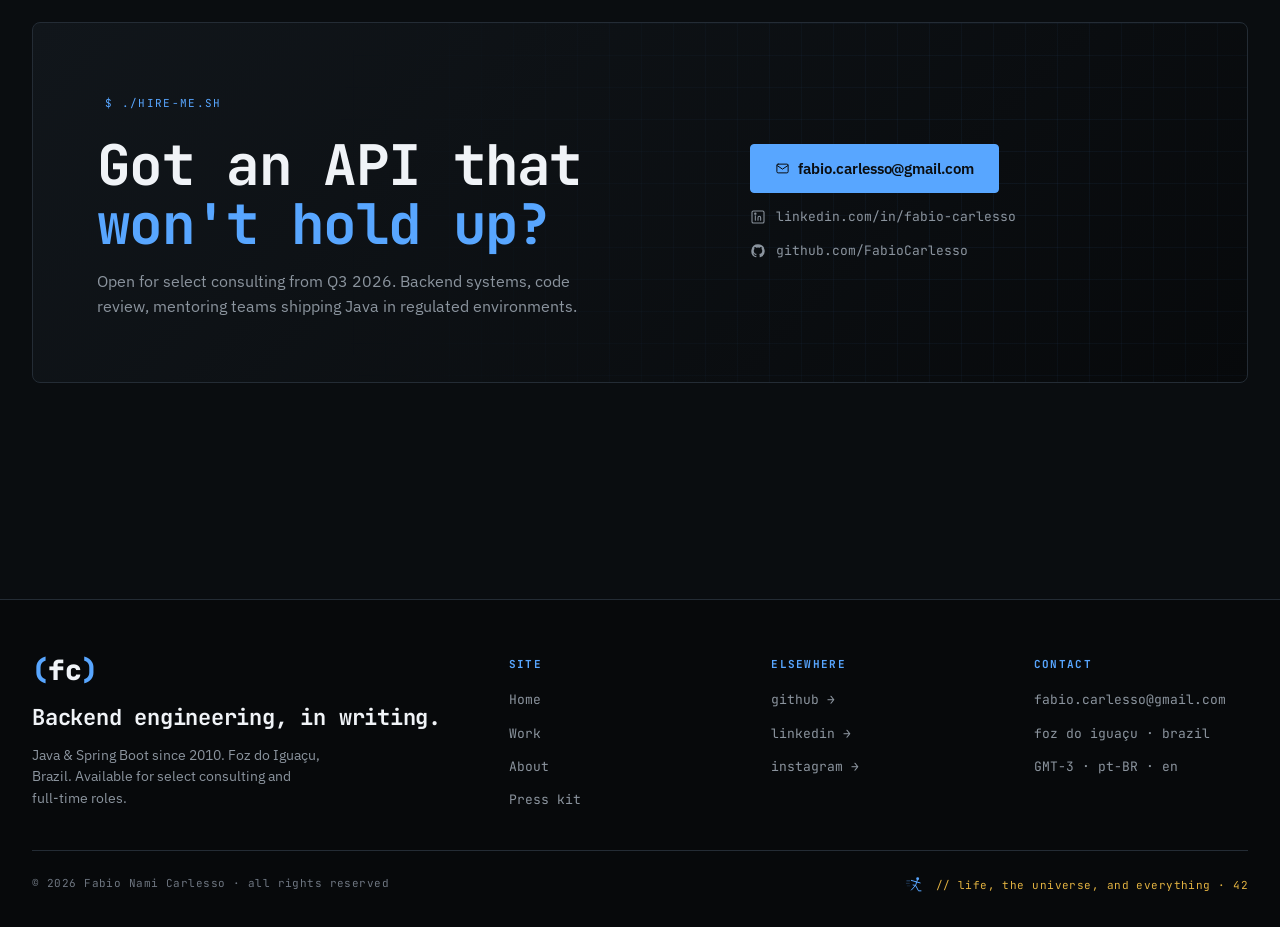
==== commit e00ca3ae: "feat: add press kit page for recruiters, events and podcasts press.html gathers what someone needs t" ====
--- a/index.html
+++ b/index.html
@@ -331,6 +331,7 @@
                             <li><a href="work.html" data-i18n="footer.nav.work">Work</a></li>
                             <li><a href="about.html" data-i18n="footer.nav.about">About</a></li>
                             <!-- writing: hidden until first post — <li><a href="writing.html">Writing</a></li> -->
+                            <li><a href="press.html" data-i18n="footer.nav.press">Press kit</a></li>
                         </ul>
                     </div>
                     <div class="footer-col">
--- a/css/style.css
+++ b/css/style.css
@@ -965,6 +965,162 @@
 .form-success .exit .amber { color: var(--fc-amber); }
 
 /* ============================================================
+   PRESS KIT
+   ============================================================ */
+.press-hero { padding: 32px 0 72px; }
+.press-lede { font-size: 18px; color: var(--fc-text); line-height: 1.6; max-width: 58ch; margin-bottom: 32px; }
+.press-actions { display: flex; flex-wrap: wrap; gap: 12px; }
+.press-h2 {
+  font-family: var(--fc-font-mono);
+  font-size: 32px;
+  font-weight: 700;
+  color: var(--fc-text-hi);
+  letter-spacing: -0.02em;
+  line-height: 1.1;
+  margin-bottom: 24px;
+}
+.press-note { font-size: 13px; color: var(--fc-text-mid); margin-top: 12px; }
+.press-print-url { display: none; }
+
+/* spec sheet — a yaml file in a terminal */
+.press-term { min-height: 0; max-width: 860px; }
+.spec-list { padding: 22px 24px; font-size: 14px; line-height: 1.6; }
+.spec-list div { display: grid; grid-template-columns: 120px 1fr; gap: 16px; padding: 3px 0; }
+.spec-list dt { color: var(--fc-blue); }
+.spec-list dt::after { content: ":"; color: var(--fc-text-low); }
+.spec-list dd { color: var(--fc-text-hi); }
+
+/* bios */
+.bio-list { display: flex; flex-direction: column; gap: 16px; }
+.bio {
+  padding: 24px 28px;
+  background: var(--fc-ink-2);
+  border: 1px solid var(--fc-ink-4);
+  border-radius: var(--fc-r-3);
+}
+.bio-head { display: flex; justify-content: space-between; align-items: center; gap: 16px; margin-bottom: 14px; }
+.bio-label { font-family: var(--fc-font-mono); font-size: 11px; letter-spacing: 0.12em; text-transform: uppercase; color: var(--fc-blue); }
+.bio-text p { font-size: 16px; color: var(--fc-text); line-height: 1.65; max-width: 72ch; }
+.bio-text p + p { margin-top: 12px; }
+.copy-btn {
+  background: transparent;
+  border: 1px solid var(--fc-ink-4);
+  border-radius: var(--fc-r-2);
+  color: var(--fc-text-mid);
+  font-family: var(--fc-font-mono);
+  font-size: 11px;
+  padding: 5px 10px;
+  cursor: pointer;
+  transition: color 0.15s ease, border-color 0.15s ease;
+}
+.copy-btn:hover { color: var(--fc-blue); border-color: var(--fc-blue); }
+.copy-btn.is-copied { color: var(--fc-blue); border-color: var(--fc-blue); }
+.copy-btn.is-copied::after { content: " ✓"; }
+
+/* headshot + speaking */
+.press-split { display: grid; grid-template-columns: 1fr 1.4fr; gap: 64px; align-items: start; }
+.headshot { border: 1px solid var(--fc-ink-4); border-radius: var(--fc-r-3); overflow: hidden; background: var(--fc-ink-2); }
+.headshot img { width: 100%; height: auto; }
+.headshot figcaption {
+  display: flex;
+  justify-content: space-between;
+  align-items: center;
+  gap: 12px;
+  flex-wrap: wrap;
+  padding: 14px 18px;
+  border-top: 1px solid var(--fc-ink-4);
+  font-size: 12px;
+}
+.topics { list-style: none; counter-reset: topic; display: flex; flex-direction: column; gap: 4px; margin-bottom: 28px; }
+.topic { counter-increment: topic; position: relative; padding: 16px 0 16px 48px; border-top: 1px solid var(--fc-ink-4); }
+.topic::before {
+  content: counter(topic, decimal-leading-zero);
+  position: absolute;
+  left: 0;
+  top: 18px;
+  font-family: var(--fc-font-mono);
+  font-size: 12px;
+  color: var(--fc-blue);
+}
+.topic h3 { font-family: var(--fc-font-mono); font-size: 17px; font-weight: 700; color: var(--fc-text-hi); margin-bottom: 4px; letter-spacing: -0.01em; }
+.topic p { font-size: 14px; color: var(--fc-text-mid); line-height: 1.55; }
+.talk-meta {
+  display: flex;
+  flex-direction: column;
+  gap: 6px;
+  padding: 16px 20px;
+  background: rgba(88, 166, 255, 0.04);
+  border: 1px solid rgba(88, 166, 255, 0.25);
+  border-radius: var(--fc-r-3);
+  font-family: var(--fc-font-mono);
+  font-size: 13px;
+}
+.talk-meta div { display: grid; grid-template-columns: 100px 1fr; gap: 12px; }
+.talk-meta dt { color: var(--fc-text-low); }
+.talk-meta dd { color: var(--fc-text-hi); }
+
+/* logos */
+.logo-grid { display: grid; grid-template-columns: repeat(4, 1fr); gap: 16px; margin-bottom: 40px; }
+.logo-card { border: 1px solid var(--fc-ink-4); border-radius: var(--fc-r-3); overflow: hidden; background: var(--fc-ink-2); }
+.logo-stage {
+  height: 160px;
+  display: flex;
+  align-items: center;
+  justify-content: center;
+  padding: 24px;
+  background: var(--fc-ink);
+}
+.logo-stage--paper { background: var(--fc-paper); }
+.logo-stage img { max-width: 100%; max-height: 100%; width: auto; height: auto; }
+.logo-card figcaption {
+  display: flex;
+  justify-content: space-between;
+  align-items: flex-end;
+  gap: 12px;
+  padding: 14px 16px;
+  border-top: 1px solid var(--fc-ink-4);
+}
+.logo-card figcaption > span { display: flex; flex-direction: column; gap: 2px; min-width: 0; }
+.logo-card b { font-family: var(--fc-font-mono); font-size: 12px; font-weight: 600; color: var(--fc-text-hi); overflow-wrap: anywhere; }
+.logo-card figcaption > span > span { font-size: 12px; color: var(--fc-text-low); }
+
+.usage { display: grid; grid-template-columns: 1fr 1fr; gap: 16px; }
+.usage-col { padding: 24px 28px; background: var(--fc-ink-2); border: 1px solid var(--fc-ink-4); border-radius: var(--fc-r-3); }
+.usage-h { font-family: var(--fc-font-mono); font-size: 11px; letter-spacing: 0.12em; text-transform: uppercase; margin-bottom: 12px; }
+.usage-h--do { color: var(--fc-blue); }
+.usage-h--do::before { content: "✓ "; }
+.usage-h--dont { color: var(--fc-rust); }
+.usage-h--dont::before { content: "✕ "; }
+.usage ul { list-style: none; display: flex; flex-direction: column; gap: 8px; }
+.usage li { font-size: 14px; color: var(--fc-text); line-height: 1.5; padding-left: 16px; position: relative; }
+.usage li::before { content: "—"; position: absolute; left: 0; color: var(--fc-text-low); }
+
+/* palette + type */
+.swatches { display: grid; grid-template-columns: repeat(7, 1fr); gap: 12px; margin-bottom: 40px; }
+.swatch { display: flex; flex-direction: column; gap: 2px; font-size: 12px; color: var(--fc-text-low); }
+.swatch-chip { height: 72px; border-radius: var(--fc-r-3); border: 1px solid var(--fc-ink-4); margin-bottom: 8px; }
+.swatch b { font-family: var(--fc-font-mono); font-size: 13px; color: var(--fc-text-hi); }
+.swatch code { font-family: var(--fc-font-mono); font-size: 12px; color: var(--fc-text-mid); }
+.type-specimens { display: grid; grid-template-columns: repeat(3, 1fr); gap: 16px; }
+.type-spec {
+  display: flex;
+  flex-direction: column;
+  gap: 4px;
+  padding: 24px 28px;
+  background: var(--fc-ink-2);
+  border: 1px solid var(--fc-ink-4);
+  border-radius: var(--fc-r-3);
+  font-size: 13px;
+  color: var(--fc-text-low);
+}
+.type-sample { font-size: 44px; line-height: 1.1; color: var(--fc-text-hi); margin-bottom: 8px; }
+.type-sample--sans { font-family: var(--fc-font-body); font-weight: 600; }
+.type-sample--serif { font-family: var(--fc-font-serif); font-style: italic; }
+.type-spec b { font-family: var(--fc-font-mono); font-size: 14px; color: var(--fc-text-hi); }
+.type-spec i { font-family: var(--fc-font-serif); font-weight: 400; }
+.press-methods { max-width: 640px; }
+
+/* ============================================================
    RESPONSIVE
    ============================================================ */
 @media (max-width: 1024px) {
@@ -975,6 +1131,10 @@
   .cs-stat-col { flex-direction: row; flex-wrap: wrap; gap: 32px; padding-right: 0; border-right: none; padding-bottom: 24px; border-bottom: 1px solid var(--fc-ink-4); }
   .footer-grid { grid-template-columns: 1fr 1fr; gap: 32px; }
   .proj-grid, .post-grid, .work-grid, .certs, .prod-grid { grid-template-columns: repeat(2, 1fr); }
+  .press-split { grid-template-columns: 1fr; gap: 56px; }
+  .headshot { max-width: 420px; }
+  .logo-grid { grid-template-columns: repeat(2, 1fr); }
+  .swatches { grid-template-columns: repeat(4, 1fr); }
 }
 
 @media (max-width: 720px) {
@@ -1027,5 +1187,38 @@
   .sub-block { padding: 24px; }
   .sub-form { flex-wrap: wrap; }
   .sub-form input { min-width: 0; flex: 1 1 100%; }
-}
-
+  .press-lede { font-size: 16px; }
+  .spec-list { padding: 18px 16px; font-size: 13px; }
+  .spec-list div { grid-template-columns: 1fr; gap: 0; padding: 4px 0; }
+  .bio { padding: 20px; }
+  .logo-grid, .usage, .type-specimens { grid-template-columns: 1fr; }
+  .swatches { grid-template-columns: repeat(2, 1fr); }
+  .talk-meta div { grid-template-columns: 1fr; gap: 0; }
+}
+
+/* ============================================================
+   PRINT — press.html is printed to the press-kit PDFs
+   (scripts/build-press-kit.sh). Keeps the dark brand; drops
+   site chrome and anything that only works on screen.
+   ============================================================ */
+@page { size: A4; margin: 0; }
+@media print {
+  html, body { background: var(--fc-ink); -webkit-print-color-adjust: exact; print-color-adjust: exact; }
+  body::before, body::after { display: none; }
+  .topbar, .footer, .press-actions, .copy-btn, .work-link { display: none; }
+  .page { animation: none; padding: 40px 0; }
+  .press-hero { padding: 0 0 32px; }
+  .section-pad { padding: 32px 0; }
+  .press-block { break-inside: avoid; }
+  .bio, .topic, .logo-card, .swatch, .type-spec, .usage-col { break-inside: avoid; }
+  .press-split { grid-template-columns: 1fr 1.6fr; gap: 40px; }
+  .headshot { max-width: none; }
+  .logo-grid { grid-template-columns: repeat(4, 1fr); }
+  .logo-stage { height: 110px; }
+  .swatches { grid-template-columns: repeat(7, 1fr); }
+  .swatch-chip { height: 48px; }
+  .method:hover { transform: none; }
+  .method .arrow { display: none; }
+  .press-print-url { display: block; margin-top: 24px; }
+}
+
